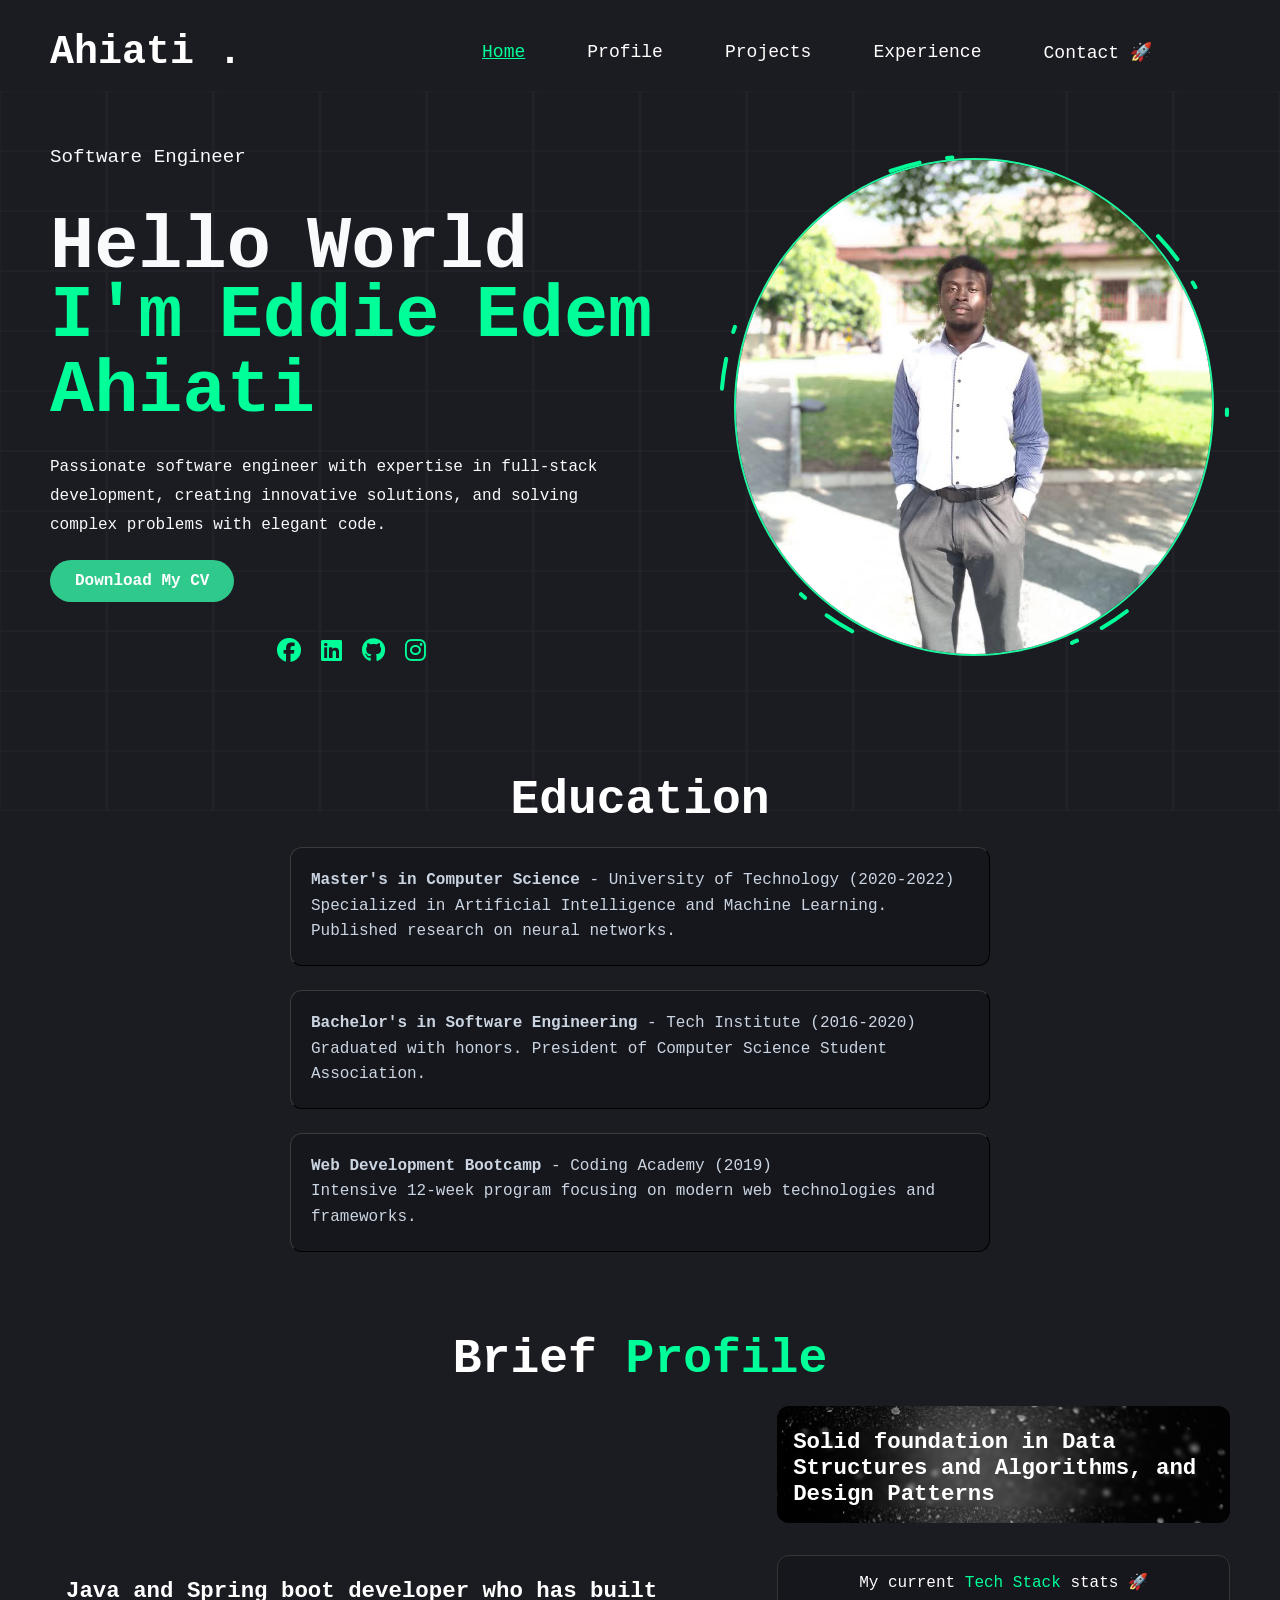
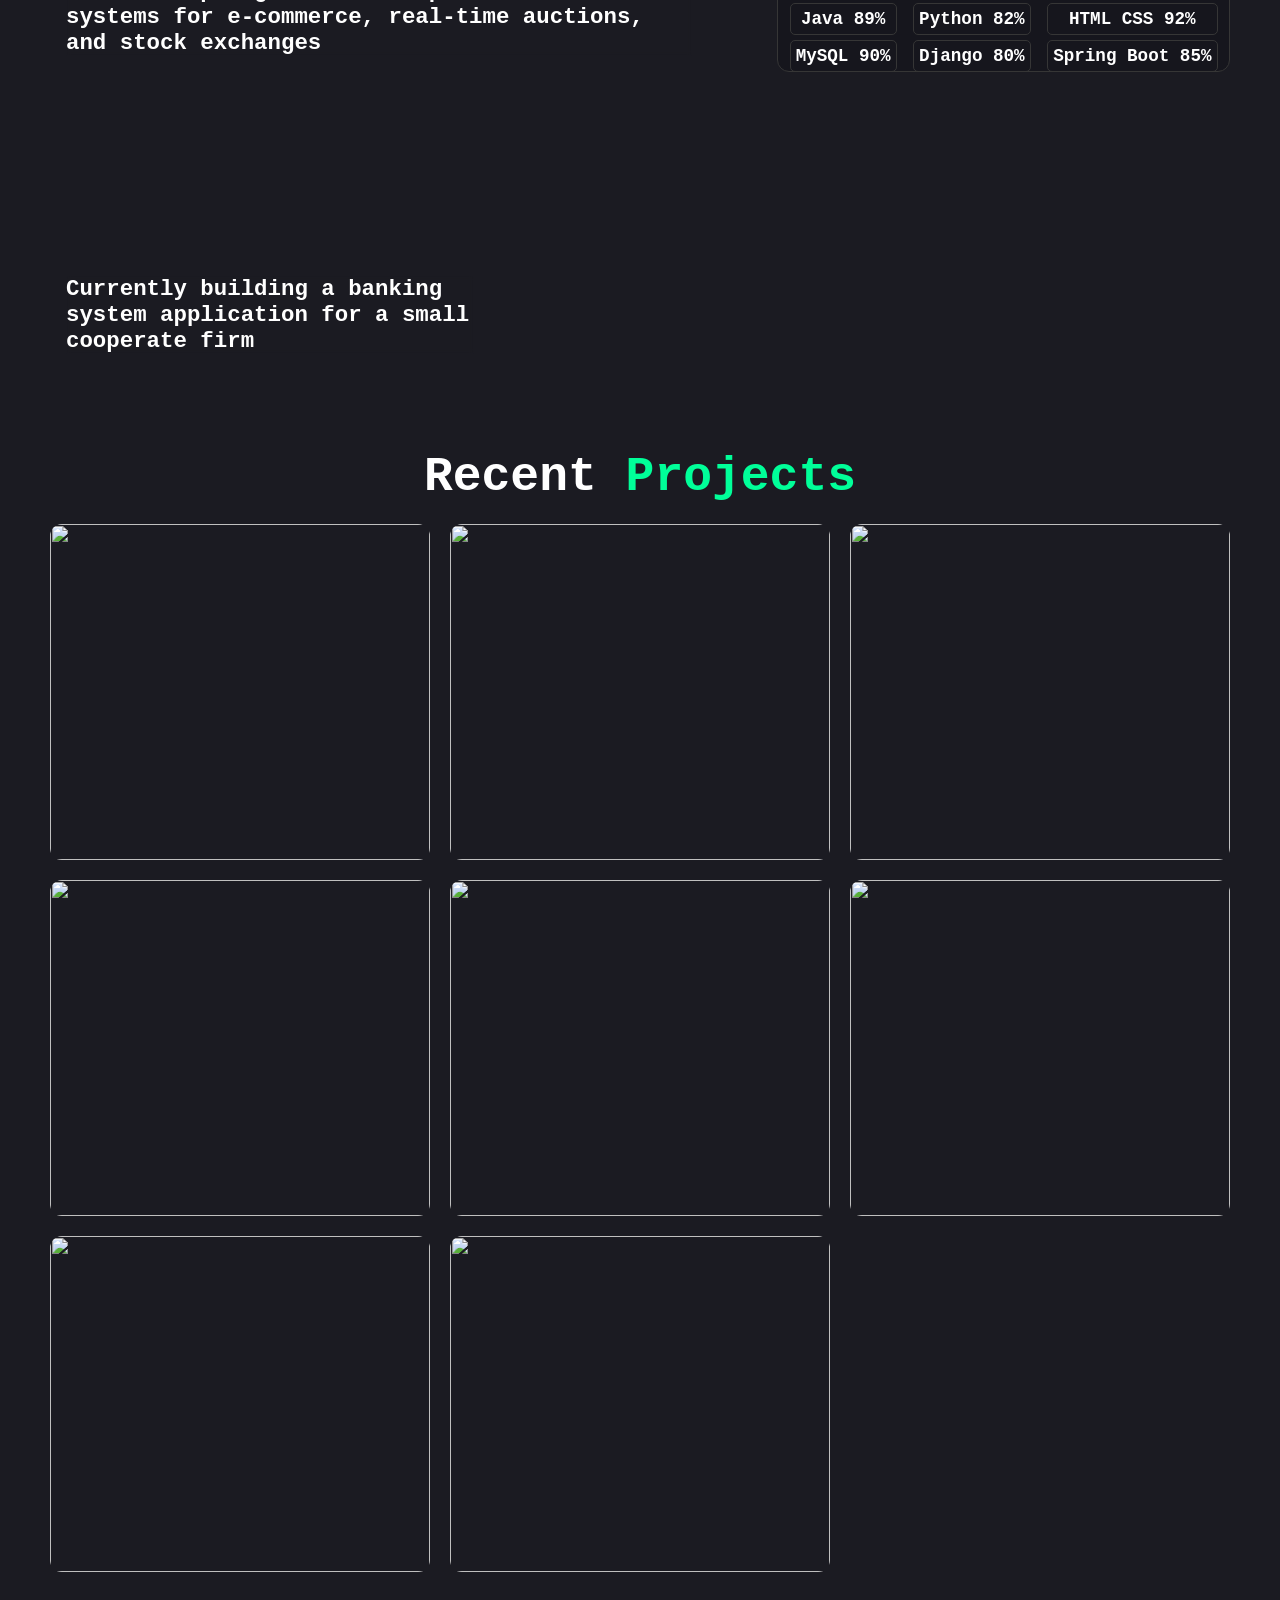
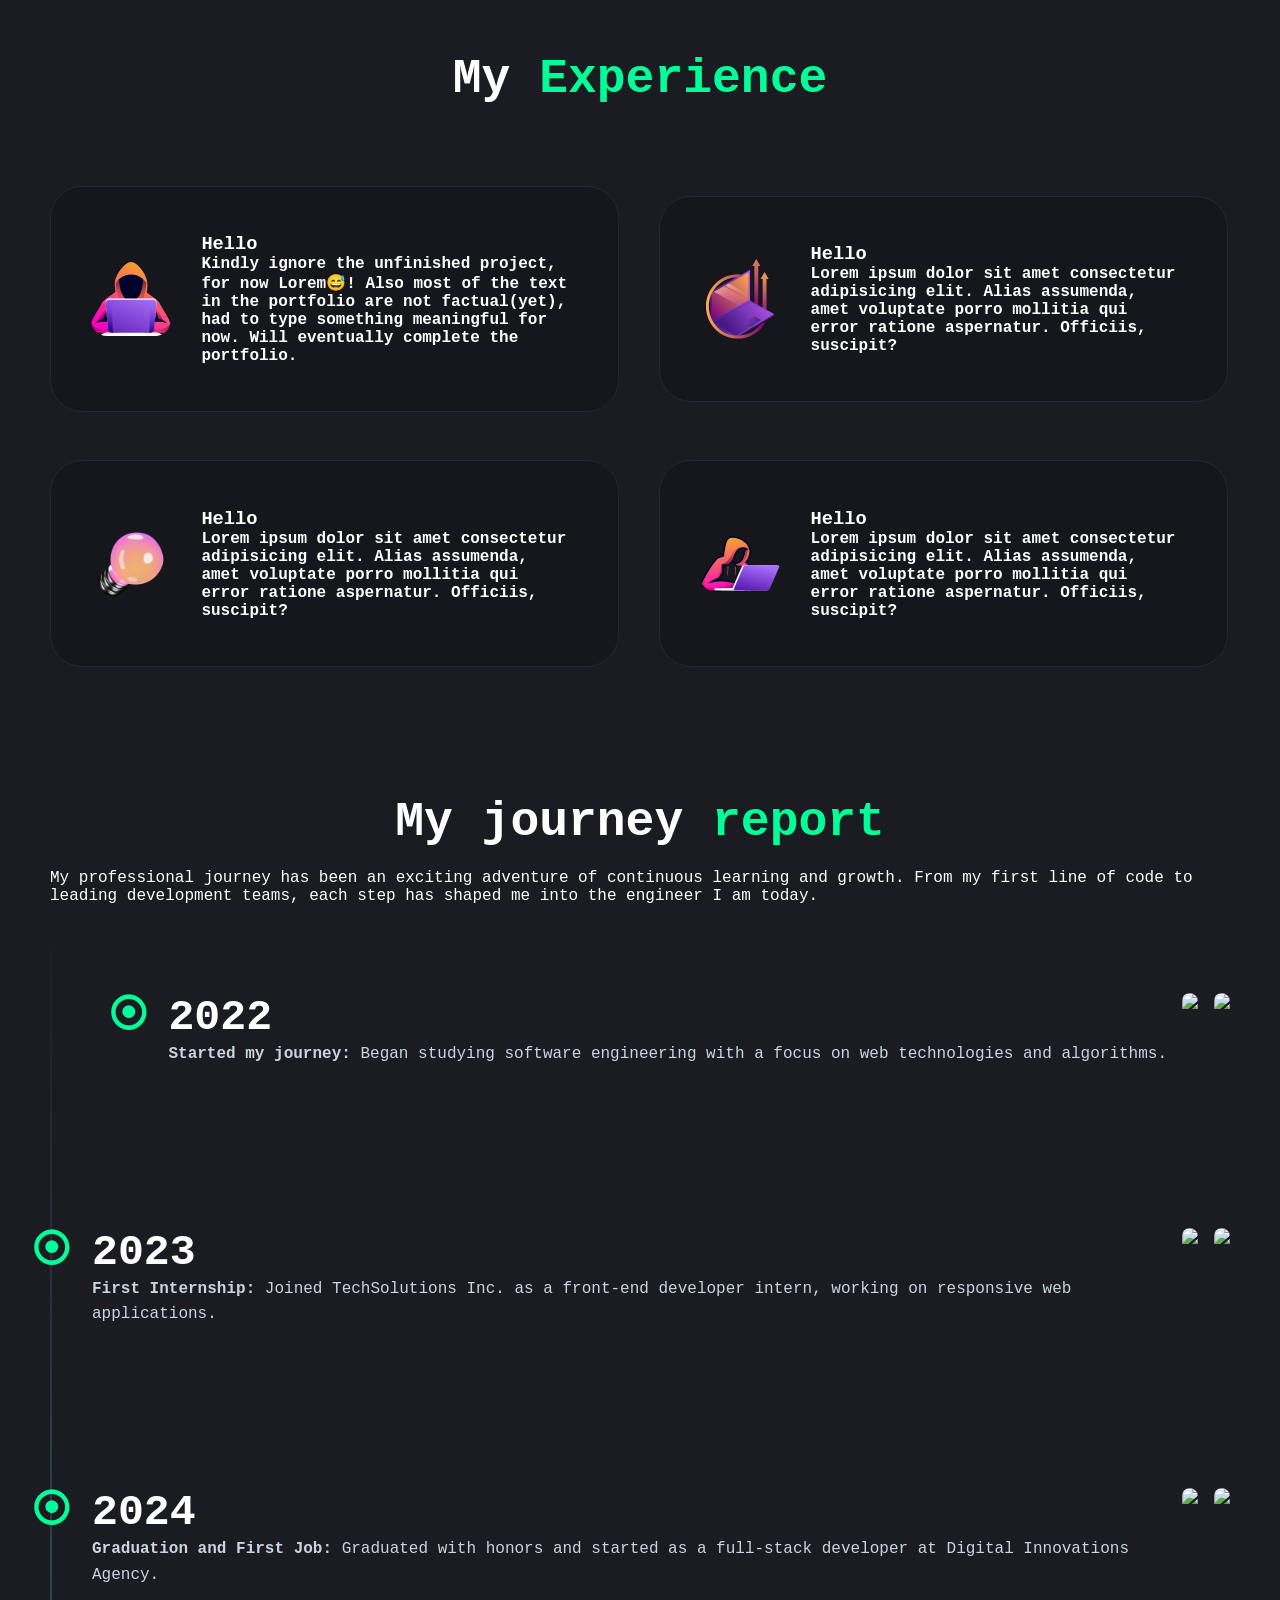
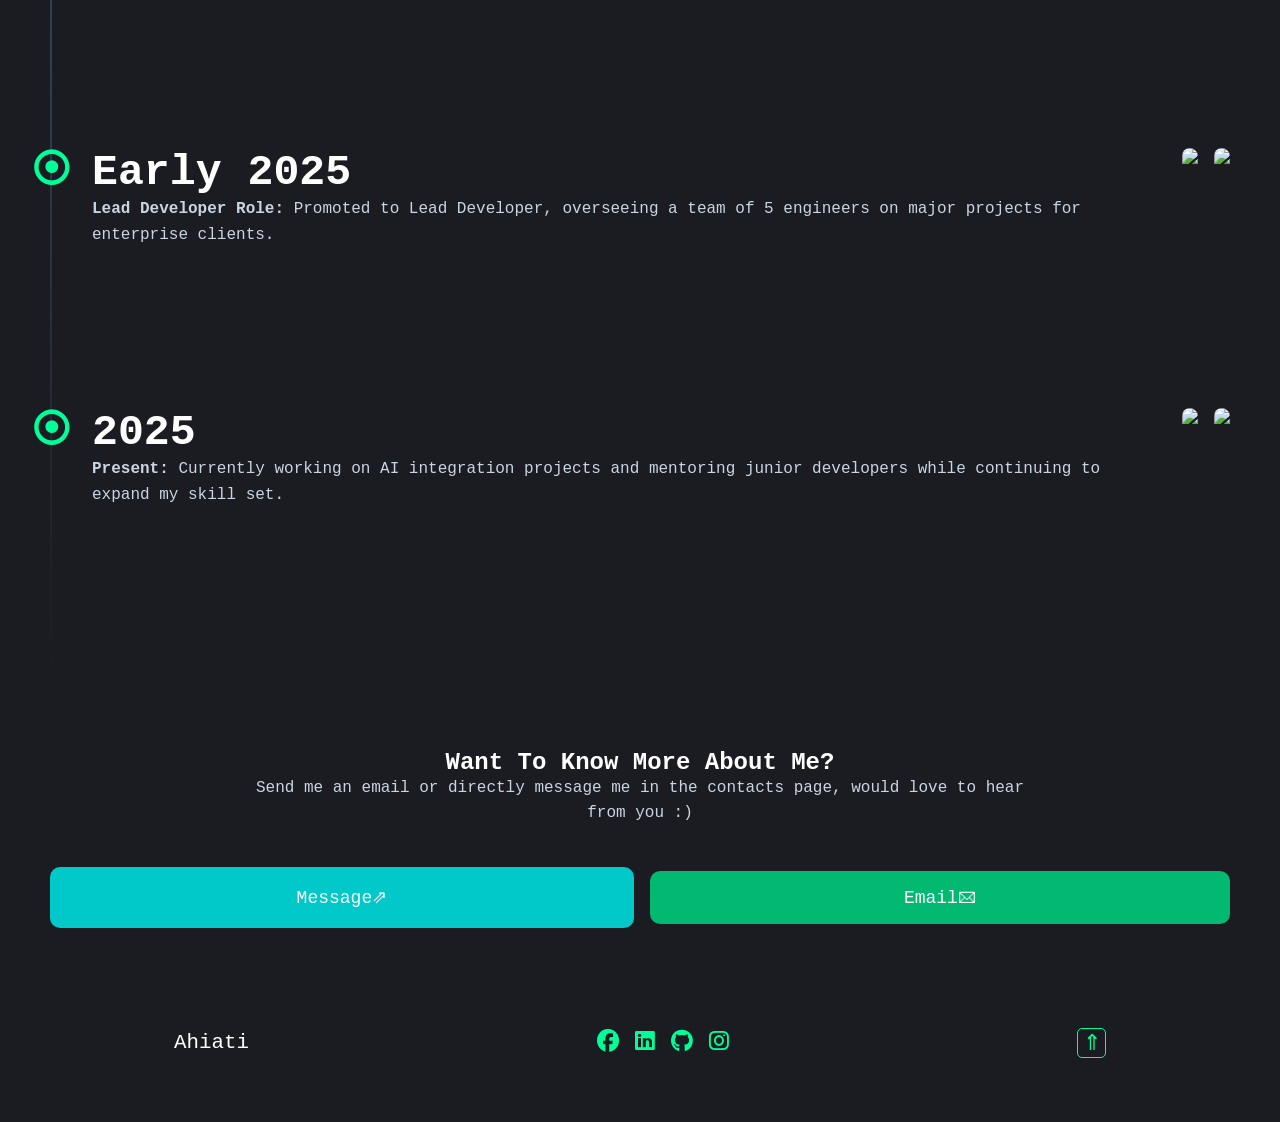
==== index.html @ 40b6903a "initial commit" ====
<!DOCTYPE html>
<html lang="en">
<head>
    <meta charset="UTF-8">
    <meta name="viewport" content="width=device-width, initial-scale=1.0">
    <title>Professional | Edem Ahiati</title>
    <link rel="stylesheet" href="style.css">
    <link rel="icon" href="images/Myfavicon.png">
    <link rel="stylesheet" href="https://cdnjs.cloudflare.com/ajax/libs/animate.css/4.1.1/animate.min.css"/>
    <link rel="stylesheet" href="https://unpkg.com/aos@next/dist/aos.css" />
    <link rel="stylesheet" href="https://cdnjs.cloudflare.com/ajax/libs/font-awesome/6.4.0/css/all.min.css">
</head>
<body>
    <!-- Loading Screen -->
    <div id="loading-screen">
        <div class="loader">
            <div class="loader-inner"></div>
            <div class="loader-inner"></div>
        </div>
        <div class="loader-text">Loading Portfolio...</div>
        <div class="progress-bar">
            <div class="progress" id="progress"></div>
        </div>
    </div>
    
    <!-- Portfolio Content -->
    <div class="side_menu" id="side_menu">
        <button class="cross" id="cross" onclick="terminate()">⛌</button>
        <h1 class="myname">Ahiati.</h1>
        <nav class="nav_items">
            <ul class="navside_lists">
                    <li>
                        <a href="index.html" class="home_nav">Home</a>
                    </li>
                    <li>
                        <a href="#profile">Profile</a>
                    </li>
                    <li>
                        <a href="#projects">Projects</a>
                    </li>
                    <li>
                        <a href="#experience">Experience</a>
                    </li>
                    <li>
                        <a href="contact.html">Contact 🚀</a>
                    </li>
                </ul>
        </nav>
    </div>
    <div class="grid_stretch">
        <img src="images/grid1.png" class="svg_grid1">
    </div>
    <div id="portfolio-content">
        
        <nav class="nav_bar">
            <h1 class="myName" id="home">Ahiati .</h1>
            <div class="navtop">
                <ul class="nav_lists">
                    <li>
                        <a href="index.html" class="home_nav">Home</a>
                    </li>
                    <li>
                        <a href="#profile">Profile</a>
                    </li>
                    <li>
                        <a href="#projects">Projects</a>
                    </li>
                    <li>
                        <a href="#experience">Experience</a>
                    </li>
                    <li>
                        <a href="contact.html">Contact 🚀</a>
                    </li>
                </ul>
            </div>
            <img src="images/menu.svg" class="collapsible" id="tap" onclick="Start()">
        </nav>

        
        <div class="profile">
            <div class="grid_right">
                <svg class="border-animation" viewBox="0 0 506 506" xmlns="http://www.w3.org/2000/svg">
                        <circle cx="253" cy="253" r="250" stroke="#00ff99" stroke-width="4" 
                                stroke-linecap="round" stroke-linejoin="round" 
                                stroke-dasharray="5.32717 225.11547 29.74185 27.5299" 
                                fill="transparent"></circle>
                </svg>
                <img src="images/Profilepic.jpeg" class="profile_picture">
                
            </div>
            
            <div class="grid_left">
                <p class="status">Software Engineer</p>
                <h2 class="nameIntro animate__animated animate__pulse animate__repeat-3">Hello World</h2>
                <span class="nameIntro1">I'm Eddie Edem</span> <span class="nameIntro1">Ahiati</span>
                <p class="intro_text">Passionate software engineer with expertise in full-stack development, creating innovative solutions, and solving complex problems with elegant code.</p>
                <a href="CV.docx" download>Download My CV</a>
                <div class="socials">
                    <a href="https://facebook.com"><i class="fab fa-facebook"></i></a>
                    <a href="https://linkedIn.com"><i class="fab fa-linkedin"></i></a>
                    <a href="https://github.com"><i class="fab fa-github"></i></a>
                    <a href="https://instagram.com"><i class="fab fa-instagram"></i></a>
                </div>
            </div>
            
        </div>
        <h3 class="education_title" data-aos="fade-up">Education</h3>
        <div class="education">
            <div class="education_stage" data-aos="fade-up">
                <p><strong>Master's in Computer Science</strong> - University of Technology (2020-2022)<br>
                Specialized in Artificial Intelligence and Machine Learning. Published research on neural networks.</p>
            </div>
            <div class="education_stage" data-aos="fade-up">
                <p><strong>Bachelor's in Software Engineering</strong> - Tech Institute (2016-2020)<br>
                Graduated with honors. President of Computer Science Student Association.</p>
            </div>
            <div class="education_stage" data-aos="fade-up">
                <p><strong>Web Development Bootcamp</strong> - Coding Academy (2019)<br>
                Intensive 12-week program focusing on modern web technologies and frameworks.</p>
            </div>
            
        </div>
        <h3 class="short_profile"  id="profile">Brief <span class="solo_color">Profile</span></h3>
        <div class="profile_container">
            <div class="container_box box1" data-aos="fade-right">
                <div class="glass">
                    <h2 class="glass_text">Java and Spring boot developer who has built systems for e-commerce, real-time auctions, and stock exchanges</h2>
                </div>
            </div>
            <div class="container_box box2" data-aos="fade-down">
                <div class="glass">
                    <h2 class="glass_text">Solid foundation in Data Structures and Algorithms, and Design Patterns</h2>
                </div>
            </div>
            <div class="container_box box3" data-aos="fade-up">
                <p class="stack_text">My current <span class="solo_color">Tech Stack</span> stats 🚀</p>
                <div class="tech_box">
                    <div>
                        <h2 class="tech_stack">Java 89%</h2>
                        <h2 class="tech_stack">MySQL 90%</h2>
                    </div>
                    <div>
                        <h2 class="tech_stack">Python 82%</h2>
                        <h2 class="tech_stack">Django 80%</h2>
                    </div>
                    <div>
                        <h2 class="tech_stack">HTML CSS 92%</h2>
                        <h2 class="tech_stack">Spring Boot 85%</h2>
                    </div>
                </div>
            </div>
            <div class="container_box box4" data-aos="fade-right">
                <div class="glass">
                    <h2 class="glass_text1">Software architect designer and AI Specialist</h2>
                </div>
            </div>
            <div class="container_box box5 move">
                <div class="glass">
                    <h2 class="glass_text2">Currently building a banking system application for a small cooperate firm</h2>
                </div>
            </div>
            <div class="container_box box6" data-aos="fade-down-right"  data-aos-delay="500">
                <div class="glass">
                    <h2 class="glass_text1 text_up">Two years of experience in front-end, machine learning, and mobile app development with 7 real world appliacations currently</h2>
                </div>
            </div>
        </div>
        <h3 class="projects" id="projects">Recent <span class="solo_color">Projects</span></h3>
        <div class="projects_container">
            <div class="projects_box">
                <img src="https://images.unsplash.com/photo-1547658719-da2b51169166?ixlib=rb-4.0.3&ixid=M3wxMjA3fDB8MHxwaG90by1wYWdlfHx8fGVufDB8fHx8fA%3D%3D&auto=format&fit=crop&w=1000&q=80">
            </div>
            <div class="projects_box">
                <img src="https://images.unsplash.com/photo-1551650975-87deedd944c3?ixlib=rb-4.0.3&ixid=M3wxMjA3fDB8MHxwaG90by1wYWdlfHx8fGVufDB8fHx8fA%3D%3D&auto=format&fit=crop&w=1000&q=80">
            </div>
            <div class="projects_box">
                <img src="https://images.unsplash.com/photo-1550439062-609e1531270e?ixlib=rb-4.0.3&ixid=M3wxMjA3fDB8MHxwaG90by1wYWdlfHx8fGVufDB8fHx8fA%3D%3D&auto=format&fit=crop&w=1000&q=80">
            </div>
            <div class="projects_box">
                <img src="https://images.unsplash.com/photo-1581276879432-15e50529f34b?ixlib=rb-4.0.3&ixid=M3wxMjA3fDB8MHxwaG90by1wYWdlfHx8fGVufDB8fHx8fA%3D%3D&auto=format&fit=crop&w=1000&q=80">
            </div>
            <div class="projects_box">
                <img src="https://images.unsplash.com/photo-1547082299-de196ea013d6?ixlib=rb-4.0.3&ixid=M3wxMjA3fDB8MHxwaG90by1wYWdlfHx8fGVufDB8fHx8fA%3D%3D&auto=format&fit=crop&w=1000&q=80">
            </div>
            <div class="projects_box">
                <img src="https://images.unsplash.com/photo-1517245386807-bb43f82c33c4?ixlib=rb-4.0.3&ixid=M3wxMjA3fDB8MHxwaG90by1wYWdlfHx8fGVufDB8fHx8fA%3D%3D&auto=format&fit=crop&w=1000&q=80">
            </div>
            <div class="projects_box">
                <img src="https://images.unsplash.com/photo-1611162617213-7d7a39e9b1d7?ixlib=rb-4.0.3&ixid=M3wxMjA3fDB8MHxwaG90by1wYWdlfHx8fGVufDB8fHx8fA%3D%3D&auto=format&fit=crop&w=1000&q=80">
            </div>
            <div class="projects_box">
                <img src="https://images.unsplash.com/photo-1611162616305-c69b3fa7fbe0?ixlib=rb-4.0.3&ixid=M3wxMjA3fDB8MHxwaG90by1wYWdlfHx8fGVufDB8fHx8fA%3D%3D&auto=format&fit=crop&w=1000&q=80">
            </div>
        </div>
        <h3 class="experience" id="experience">My <span class="solo_color">Experience</span></h3>
    <div class="main_flex">
        <div class="first_box">
            <div class="inner_flex">
                <img src="images/svgicon1.svg" class="svgicon">
                <div class="inner_textbox">
                    <h3>Hello</h3>
                    <p class="inner_text">Kindly ignore the unfinished project, for now Lorem😅! Also most of the text in the portfolio are not factual(yet), had to type something meaningful for now. Will eventually complete the portfolio.</p>
                </div>
            </div>
            <div class="inner_flex">
                <img src="images/svgicon2.svg" class="svgicon">
                <div class="inner_textbox">
                    <h3>Hello</h3>
                    <p class="inner_text">Lorem ipsum dolor sit amet consectetur adipisicing elit. Alias assumenda, amet voluptate porro mollitia qui error ratione aspernatur. Officiis, suscipit?</p>
                </div>
            </div>
        </div>
        <div class="second_box">
            <div class="inner_flex">
                <img src="images/svgicon3.svg" class="svgicon">
                <div class="inner_textbox">
                    <h3>Hello</h3>
                    <p class="inner_text">Lorem ipsum dolor sit amet consectetur adipisicing elit. Alias assumenda, amet voluptate porro mollitia qui error ratione aspernatur. Officiis, suscipit?</p>
                </div>
            </div>
            <div class="inner_flex">
                <img src="images/svgicon4.svg" class="svgicon">
                <div class="inner_textbox">
                    <h3>Hello</h3>
                    <p class="inner_text">Lorem ipsum dolor sit amet consectetur adipisicing elit. Alias assumenda, amet voluptate porro mollitia qui error ratione aspernatur. Officiis, suscipit?</p>
                </div>
            </div>
        </div>
    </div>
        
        <div id="journey-container">
            <h3 class="report" >My journey <span class="solo_color">report</span></h3>
            <p>My professional journey has been an exciting adventure of continuous learning and growth. From my first line of code to leading development teams, each step has shaped me into the engineer I am today.</p>
            <div class="timeline_container">
                <div class="timeline-line">
                    <div class="timeline-progress" id="timeline-progress"></div>
                </div>
                <div class="journey_container">
                    <div class="journey_box">
                        <div class="journeyImage_flex">
                            <img src="https://images.unsplash.com/photo-1551650975-87deedd944c3?ixlib=rb-4.0.3&ixid=M3wxMjA3fDB8MHxwaG90by1wYWdlfHx8fGVufDB8fHx8fA%3D%3D&auto=format&fit=crop&w=1000&q=80" class="journey_images">
                            <img src="https://images.unsplash.com/photo-1551650975-87deedd944c3?ixlib=rb-4.0.3&ixid=M3wxMjA3fDB8MHxwaG90by1wYWdlfHx8fGVufDB8fHx8fA%3D%3D&auto=format&fit=crop&w=1000&q=80" class="journey_images">
                        </div>
                        <div class="bullet_position">
                            <h2 class="bullet">⦿</h2>
                            <h3 class="date">2022</h3>
                            <p class="journey_text"><strong>Started my journey:</strong> Began studying software engineering with a focus on web technologies and algorithms.</p>
                        </div>
                    </div>
                    <div class="journey_box">
                        <div class="journeyImage_flex">
                            <img src="https://images.unsplash.com/photo-1581092580497-e0d23cbdf1dc?ixlib=rb-4.0.3&ixid=M3wxMjA3fDB8MHxwaG90by1wYWdlfHx8fGVufDB8fHx8fA%3D%3D&auto=format&fit=crop&w=1000&q=80" class="journey_images">
                            <img src="https://images.unsplash.com/photo-1581092580497-e0d23cbdf1dc?ixlib=rb-4.0.3&ixid=M3wxMjA3fDB8MHxwaG90by1wYWdlfHx8fGVufDB8fHx8fA%3D%3D&auto=format&fit=crop&w=1000&q=80" class="journey_images">
                        </div>
                        <div class="bullet_position">
                            <h2 class="bullet">⦿</h2>
                            <h3 class="date">2023</h3>
                            <p class="journey_text"><strong>First Internship:</strong> Joined TechSolutions Inc. as a front-end developer intern, working on responsive web applications.</p>
                        </div>    
                    </div>
                    <div class="journey_box">
                        <div class="journeyImage_flex">
                            <img src="https://images.unsplash.com/photo-1581092921461-eab62e97a780?ixlib=rb-4.0.3&ixid=M3wxMjA3fDB8MHxwaG90by1wYWdlfHx8fGVufDB8fHx8fA%3D%3D&auto=format&fit=crop&w=1000&q=80" class="journey_images">
                            <img src="https://images.unsplash.com/photo-1581092921461-eab62e97a780?ixlib=rb-4.0.3&ixid=M3wxMjA3fDB8MHxwaG90by1wYWdlfHx8fGVufDB8fHx8fA%3D%3D&auto=format&fit=crop&w=1000&q=80" class="journey_images">
                        </div>
                        <div class="bullet_position">
                            <h2 class="bullet">⦿</h2>
                            <h3 class="date">2024</h3>
                            <p class="journey_text"><strong>Graduation and First Job:</strong> Graduated with honors and started as a full-stack developer at Digital Innovations Agency.</p>
                        </div>
                    </div>
                    <div class="journey_box">
                         <div class="journeyImage_flex">
                            <img src="https://images.unsplash.com/photo-1547658719-da2b51169166?ixlib=rb-4.0.3&ixid=M3wxMjA3fDB8MHxwaG90by1wYWdlfHx8fGVufDB8fHx8fA%3D%3D&auto=format&fit=crop&w=1000&q=80" class="journey_images">
                            <img src="https://images.unsplash.com/photo-1547658719-da2b51169166?ixlib=rb-4.0.3&ixid=M3wxMjA3fDB8MHxwaG90by1wYWdlfHx8fGVufDB8fHx8fA%3D%3D&auto=format&fit=crop&w=1000&q=80" class="journey_images">
                        </div>
                        <div class="bullet_position">
                            <h2 class="bullet">⦿</h2>
                            <h3 class="date">Early 2025</h3>
                            <p class="journey_text"><strong>Lead Developer Role:</strong> Promoted to Lead Developer, overseeing a team of 5 engineers on major projects for enterprise clients.</p>
                        </div>
                    </div>
                    <div class="journey_box">
                        <div class="journeyImage_flex">
                            <img src="https://images.unsplash.com/photo-1611162617213-7d7a39e9b1d7?ixlib=rb-4.0.3&ixid=M3wxMjA3fDB8MHxwaG90by1wYWdlfHx8fGVufDB8fHx8fA%3D%3D&auto=format&fit=crop&w=1000&q=80" class="journey_images">
                            <img src="https://images.unsplash.com/photo-1611162617213-7d7a39e9b1d7?ixlib=rb-4.0.3&ixid=M3wxMjA3fDB8MHxwaG90by1wYWdlfHx8fGVufDB8fHx8fA%3D%3D&auto=format&fit=crop&w=1000&q=80" class="journey_images">
                        </div>
                        <div class="bullet_position">
                            <h2 class="bullet">⦿</h2>
                            <h3 class="date">2025</h3>
                            <p class="journey_text"><strong>Present:</strong> Currently working on AI integration projects and mentoring junior developers while continuing to expand my skill set.</p>
                        </div>
                    </div>
                </div>
            </div>
        </div>
 
        <h3 class="know_me known_text">Want To Know More About Me?</h3>
        <P class="know_me">Send me an email or directly message me in the contacts page, would love to hear from you :)</P>
        <div class="details">
            <a href="contact.html" class="message">
                <div>Message⇗</div>
            </a>
            <a href="mailto:itsddieahiati@gmail.com" class="personal_life">
                <div>Email🖂</div>
            </a>
        </div>
    </div>

    <footer>
        <div class="footer_items">
            <p>Ahiati</p>
            <div class="socials_footer">
                <a href="https://facebook.com"><i class="fab fa-facebook"></i></a>
                <a href="https://linkedIn.com"><i class="fab fa-linkedin"></i></a>
                <a href="https://github.com"><i class="fab fa-github"></i></a>
                <a href="https://instagram.com"><i class="fab fa-instagram"></i></a>
                
            </div>
            <a href="#" class="move_up">⇑</a>
        </div>
    </footer>
    <script src="main.js"></script>
    <script src="https://unpkg.com/aos@next/dist/aos.js"></script>
    <script>
        AOS.init();
    </script>
</body>
</html>
---- style.css ----
* {
    margin: 0;
    box-sizing: border-box;
    font-family: "JetBrains Mono", monospace, -apple-system, BlinkMacSystemFont, 'Segoe UI', Roboto, Oxygen, Ubuntu, Cantarell, 'Open Sans', 'Helvetica Neue', sans-serif;
}

html{
    scroll-behavior: smooth;
}
.animate__animated.animate__pulse {
  --animate-duration: 1.5s;
  --animate-delay: 4s
}
body {
    background-color: #1b1b22;
    color: #ffffff;
    min-height: 100vh;
    overflow-x: hidden;
}

.grid_stretch{
    position: relative;

}

.svg_grid1{
    position: absolute;
    z-index: -1;
    height: 80vh;
    opacity: 0.1;
    width: 100vw;
    margin-top: 5.7rem;
}

/* Loading Screen */
#loading-screen {
    position: fixed;
    top: 0;
    left: 0;
    width: 100%;
    height: 100%;
    background: linear-gradient(135deg, #0f172a 0%, #1e293b 100%);
    display: flex;
    flex-direction: column;
    justify-content: center;
    align-items: center;
    z-index: 1000;
    transition: opacity 0.5s ease-out;
}

.nameIntro, .nameIntro1{
    line-height: 2.5rem;
    font-size: 2.6rem;
    word-spacing: -8px;
    font-weight: 800;
}

.loader {
    width: 80px;
    height: 80px;
    position: relative;
}

.loader-inner {
    position: absolute;
    border: 4px solid transparent;
    border-top: 4px solid rgba(0, 255, 153);
    border-radius: 50%;
    width: 100%;
    height: 100%;
    animation: spin 1.5s linear infinite;
}

.loader-inner:nth-child(2) {
    border: 4px solid transparent;
    border-bottom: 4px solid rgb(136, 241, 199);
    animation: spin-reverse 1s linear infinite;
}

.loader-text {
    margin-top: 20px;
    font-size: 1.5rem;
    color: rgba(0, 255, 153);
    text-align: center;
}

.progress-bar {
    width: 200px;
    height: 4px;
    background: #334155;
    border-radius: 2px;
    margin-top: 20px;
    overflow: hidden;
}

.progress {
    height: 100%;
    width: 0%;
    background: linear-gradient(90deg, rgb(58, 245, 170), rgba(0, 255, 153));
    border-radius: 2px;
    transition: width 3s linear;
}

/* Portfolio Content */
#portfolio-content {
    opacity: 1;
    padding: 20px;
    max-width: 1220px;
    margin: 0 auto;
    transition: filter 0.3s ease;
}
/* #portfolio-content:not(.svg_grid1) {
    opacity: -1;

    max-width: 100%;
    margin: 0;
    transition: filter 0.3s ease;
} */

.body_change{
    opacity: 1;
    padding: 20px;
    max-width: 1220px;
    margin: 0 auto;
    overflow-x: hidden;
    transition: filter 0.3s ease;
}
 .side_menu {
    position: fixed;
    top: 0;
    right: 0;
    width: 45vw;
    height: 100%;
    background-color: #29292e;
    z-index: 1000;
    display: flex;
    flex-direction: column;
    padding-top: 4rem;
    align-items: center;
    line-height: 4rem;
    transform: translateX(100%);
    transition: transform 0.4s ease-in-out;
}
.cross{
    position: absolute;
    top: 35px;
    right: 25px;
    width: 35px;
    height: 35px;
    border: 0;
    border-radius: 5px;
    font-size: 25px;
    cursor: pointer;
    background-color: rgba(0, 255, 153);
}

.home_nav{
    color: rgba(0, 255, 153);
    font-size: large;
}
.nav_lists a:not(.home_nav){
    color: #ffffff;
    text-decoration: none;
}
.navside_lists a:not(.home_nav){
    color: #ffffff;
    text-decoration: none;
}
.navside_lists a:not(.home_nav):hover{
    color: rgba(0, 255, 153);
}

.nav_lists a:not(.home_nav):hover{
    color: rgba(0, 255, 153);
}

.reverse{
    background: transparent;
    border: 1px solid rgba(0, 255, 153);
    padding: .5rem;
    display: flex;
    justify-content: center;
    align-items: center;
    width: 2.5rem;
    height: 2.5rem;
    cursor: pointer;
    border-radius: 6px;
    animation-name: reverseArrow;
    animation-duration: 0.5s;
    animation-delay: 2.2s;
}

@keyframes reverseArrow{
    from{
        transform: rotate(90deg);
    }
    to{
        transform: rotate(0);
    }
}

.reverse_arrow{
    font-weight: 600;
    font-size: 1.5rem;
}

.navside_lists{
    list-style: none;
    display: flex;
    flex-direction: column;
    justify-content: flex-start;
    /* align-items: center; */
    margin: 0;
    padding: 0;
    width: 100%;
    font-size: large;
}

.nav_lists{
    list-style: none;
    display: flex;
    justify-content: space-evenly;
    align-items: center;
    padding: 1rem;
    width: 100%;
    font-size: large;
}

.side_menu.active {
    transform: translateX(0);
}

.nav_bar {
    display: flex;
    justify-content: space-between;
    padding-bottom: 15px;
    padding-top: 5px;
    margin-bottom: 1rem;
    align-items: center;
}

.myName {
    font-size: 2.5rem;
    color: #ffffff;
}

.nameIntro1{
    color: rgba(0, 255, 153);
    margin-bottom: 1.5rem;
    
}

.collapsible {
    width: 30px;
    height: 30px;
    cursor: pointer;
    border-radius: 5px;
    border: 1px solid rgb(2, 248, 150);
    background-color:  rgba(0, 255, 153);
    
}

.profile {
    display: flex;
    flex-direction: column;
    justify-content: center;
    align-items: center;
    margin-bottom: 6rem;
    text-align: center;
}

.profile img {
    width: 250px;
    border-radius: 50%;
    object-fit: cover;

    filter: grayscale(15%);
    border: 2px solid rgba(0, 255, 153);
}

.border-animation{
    position: absolute;
    top: 0;
    left: 0;
    width: 100%;
    height: 100%;
    animation: rotate 15s linear infinite;
    z-index: 1;
}

.grid_right{
    position: relative;
    padding: 1rem;
}

.intro_text{
    line-height: 1.8rem;
    margin-top: 2rem;
}

@keyframes rotate {
    from{
        transform: rotate(0);
    }
    to{
        transform: rotate(360deg);
    }
}
.status {
    color: #f8fafc;
    font-size: 1.2rem;
    margin-bottom: 10px;
    position: absolute;
    top: -3rem;
}

.nameIntro {
    padding-top: 1.5rem;
    margin-bottom: 10px;
    color: #f8fafc;

}

.profile p {
    color: #f8fafc;
    margin-bottom: 20px;
    max-width: 600px;
}

.profile a[download] {
    display: inline-block;
    padding: 12px 25px;
    background-color: rgb(47, 201, 139);
    color: white;
    text-decoration: none;
    border-radius: 30px;
    font-weight: 800;
    margin-bottom: 25px;
    animation-name: upDown;
    animation-duration: 4s;
    animation-iteration-count: infinite;
    animation-timing-function: ease-in-out;
    transition:  .6s ease;
}

@keyframes upDown{
    50%{
        transform: translateY(-6px);
    }
   
}

.profile a[download]:hover {
    background: rgba(0, 255, 153);
}

.socials {
    display: flex;
    justify-content: center;
    gap: 20px;
    margin-top: 0.7rem;
    width: auto;
}

.socials_footer{
    display: flex;
    gap: 1rem;
    flex-shrink: 1;
}
.footer_items p{
    font-size: 1.3rem;
}

.socials_footer a{
    color: rgba(0, 255, 153);
    text-decoration: none;
    font-size: 1.4rem;
    transition: color 0.3s ease;
}
.move_up{
    color: rgba(0, 255, 153);
    text-decoration: none;
    font-size: 1.4rem;
    border: 1px solid;
    width: 1.8rem;
    border-radius: 5px;
    text-align: center;
}

.socials a {
    color: rgba(0, 255, 153);
    text-decoration: none;
    font-size: 1.5rem;
    transition: color 0.3s ease;
}

.socials a:hover {
    color: #f8fafc;
}

.education_title, .short_profile, .projects, .experience, .report {
    text-align: center;
    font-size: 3rem;
    font-weight: 800;
    margin: 40px 0 20px;
    color: #ffffff;
    opacity: 1;
}

.education {
    display: flex;
    flex-direction: column;
    gap: 1.5rem;
    align-items: center;
    margin-bottom: 5rem;
}

.education_stage {
    border: 1px outset #3b3b3b;
    background-color: rgb(22, 22, 29);
    padding: 20px;
    color: #fcfcfc;
    border-radius: 12px;
    width: 100%;
    max-width: 700px;
}

.education_stage p {
    color: #cbd5e1;
    line-height: 1.6;
}

.profile_container {
    display: grid;
    grid-template-columns: repeat(auto-fit, minmax(300px, 1fr));
    gap: 1rem;
    margin-bottom: 5rem;
}

.container_box {
    border-radius: 12px;
    overflow: hidden;
    height: 200px;
}

.container_box img {
    width: 100%;
    height: 100%;
    object-fit: cover;
}

.projects_container {
    display: grid;
    grid-template-columns: repeat(auto-fit, minmax(300px, 1fr));
    gap: 20px;
    margin-bottom: 5rem;
}

form{
    display: flex;
    flex-direction: column;
    gap: 1rem;
    justify-content: center;
    padding: 1rem;
    margin-bottom: 5rem;
}


#userDetails, #userDetails2, #usermsg{
    width: 100%;
    background-color: rgba(192, 187, 187, 0.068);
    color: rgba(255, 255, 255, 0.685);
    border: 1px solid rgb(54, 54, 54);
    border-radius: 5px;
    margin-bottom: 7px;
    margin-top: 5px;
    outline: 0;
    transition: border-color 0.2s;
}

#userDetails:focus,
#userDetails2:focus,
#usermsg:focus{
    border-color: rgb(97, 95, 95);
}

#userDetails, #userDetails2{
    padding: .6rem;
}
#usermsg{
    font-size: 16px;
    padding: .6rem;
    resize: none;
    
}

.send_message{
    background-color: rgb(4, 134, 82);
    border: 0;
    border-radius: 5px;
    padding: .5rem;
    font-size: 1rem;
    color: #fff;
    cursor: pointer;
    transition: background-color 0.2s;
}
.send_message:hover{
    background-color: rgb(6, 160, 98);
}

#contact_me{
    padding: 1rem;
    text-align: left;
}

.projects_box {
    border-radius: 12px;
    overflow: hidden;
    height: 21rem;
    transition: transform 0.5s ease-in-out;
    cursor: pointer;
}
.map-container {
  width: 100%;
  height: 100%;
  margin-top: 20px;
  filter: grayscale(0) invert(1);
  display: flex;
  justify-content: center;
  margin-bottom: 1.5rem;
  animation-name: colorChange;
  animation-duration: 5s;
  animation-iteration-count: infinite;
  animation-timing-function: ease-in;
}

@keyframes colorChange{
    0%{
        filter: grayscale(0) invert(1);
    }
    25%{
        filter: grayscale(1) invert(1);
    } 
    50%{
        filter: grayscale(100%) invert(1);
    }
} 

iframe{
    border-radius: 2rem;
    padding: 1rem;
}

.projects_box img {
    width: 100%;
    height: 100%;
    object-fit: cover;
}

.experience_container {
    display: grid;
    grid-template-columns: repeat(auto-fit, minmax(450px, 1fr));
    gap: 35px;
    grid-auto-rows: 16rem;
    margin-top: 5rem;
    margin-bottom: 8.5rem;
}


.details{
    display: flex;
    justify-content: center;
    align-items: center;
    gap: 1rem;
    width: 100%;
}

.message, .personal_life{
    text-align: center;
    padding: 1rem;
    width: 100%;
    font-size: large;
    font-weight:500;
    text-decoration: none;
    color: #fff;

}

.personal_life{
    background-color: rgb(1, 185, 112);
    border-radius: 10px;
    border: none;
}

.message{
    background-color: #01c9c9;
    padding: 1.22rem;
    border-radius: 10px;
    border: none;
}

.experience_box img {
    width: 100%;
    height: 100%;
    object-fit: cover;
    border-radius: 12px;
}

.footer_items{
    display: flex;
    justify-content: space-around;
    align-items: center;
    flex-wrap: nowrap;
    width: 100%;
    flex-shrink: 1;
    margin-top: 5rem;
    margin-bottom: 3rem;
}

.message a{
    text-decoration: none;
    color: white;
}

.know_me{
    text-align: center;
}

.known_text{
    font-size: 1.5rem;
}

.report {
    margin-top: 60px;
}

#portfolio-content > p {
    text-align: center;
    color: #cbd5e1;
    max-width: 800px;
    margin: 0 auto 40px;
    line-height: 1.6;

}

.timeline_container {
    display: flex;
    margin: 40px 0 80px;
    position: relative;
}

.timeline-line {
    position: relative;
    width: 2px;
    min-height: 600px;
    background: linear-gradient(180deg, #68728109, #334155, #737a8302);
    border-radius: 4px;
    overflow: hidden;
    margin-right: 40px;
    flex-shrink: 0;
}

.projects_box:hover{
    transform: perspective(100rem) rotateX(45deg) scale(0.9);
    
}

.timeline-progress {
    position: absolute;
    top: 0;
    left: 0;
    width: 100%;
    height: 0%;
    background: linear-gradient(180deg, rgba(0, 73, 44, 0) 0%, rgb(6, 241, 147)97%, rgba(231, 231, 231, 0) 100%, rgba(231, 231, 231, 0));
    border-radius: 4px;
    transition: height 0.2s ease-out;
}

.tech_box{
    display: flex;
    height: 80%;
    flex-wrap: nowrap;
    justify-content: space-evenly;
    align-items: center;
}

.tech_stack{
    font-size: 1.1rem;
    color: #ffffff;
    font-weight: bold;
    opacity: 1;
    text-align: center;
    padding: 5px;
    transition: transform 0.2s ease;
    border: 1px solid rgb(54, 54, 54);
    border-radius: 5px;
    margin: 5px;
}

.stack_text{
    font-size: 1rem;
    text-align: center;
    margin-top: 1rem;
}

.solo_color{
    color: rgba(0, 255, 153);
}

.first_box, .second_box{
    display: flex;
    justify-content: center;
    align-items: center;
    width: 83%;
    gap: 2.5rem;
}

.inner_flex{
    padding: 2.5rem;
    display: flex;
    justify-content: center;
    align-items: center;
    width: 100%;
    z-index: -1;
    gap:1.5rem;
    background: rgb(22, 22, 29);
    border-radius: 2rem;
    border: 1px solid rgb(30 41 59);
    animation-name: borderChange;
    animation-duration: 5s;
    animation-iteration-count: infinite;
    animation-timing-function: ease-in;
}

@keyframes borderChange{
  
    50%{
        border-top:  0.5px solid rgb(0, 118, 122);
        border-right: 0.5px solid rgb(1, 185, 112);
        border-bottom: 0.5px solid  #018181d5;
        border-left: 0.5px solid palevioletred;
    }
  

}


@media screen and (min-width:1024px){
    .inner_textbox{
        width: 100%;
        flex-grow: 1;
    }
    .first_box, .second_box{
        width: 100%;
    }
    
}
.inner_textbox{
    padding: .4rem;
    color: white;
    font-weight: 600;
}

.svgicon{
    width: 5rem;
    border-radius: 1rem;

}
.main_flex{
    display: flex;
    flex-direction: column;
    justify-content: center;
    align-items: center;
    gap: 3rem;
    margin-bottom: 8rem;
    margin-top: 5rem;
    width: 100%;
    overflow: hidden;
    padding-right: .1rem;
}
@media screen and (max-width:960px){
    .first_box, .second_box{
        flex-direction: column;
        width: 100%;
    }
    .inner_flex{
        flex-direction: column;
        gap: 0;
        padding: 1rem;
    }
    .inner_textbox h3{
        display: inline;
    }
    .inner_textbox{
        padding: 1rem;
        padding-top: 0;
        padding-bottom: 0;        
    }
    .svgicon{
        align-self: flex-start;
        margin-bottom: .6rem;    
    }
}

.glass_text{
    color: #ffffff;
    font-weight: bold;
    opacity: 1;
    text-align: left;
    font-size: 1.1rem;
    backdrop-filter: blur(2px);
    position: absolute;
    bottom: 1rem;
    left: 1rem;
    transition: transform 0.2s ease;
}
.glass_text2{
    color: #ffffff;
    font-weight: bold;
    opacity: 1;
    text-align: left;
    font-size: 1.1rem;
    backdrop-filter: blur(2px);
    position: absolute;
    bottom: 1rem;
    left: 1rem;
    transition: transform 0.2s ease;
}
.glass_text1{
    color: #ffffff;
    font-weight: bold;
    opacity: 1;
    text-align: left;
    font-size: 1.1rem;
    position: absolute;
    bottom: 1.5rem;
    left: 1rem;
    transition: transform 0.2s ease;
}

.glass{
    height: 100%;
    position: relative;
}

.navtop{
    display: flex;
    justify-content: space-evenly;
    width: 70%;
}

.box1{
    background: url("images/rain1.jpg");
    background-size: cover;

   
}

.container_box:hover h2{
    transform: translateX(4px);
}

.box2{
    background: url("images/rain.jpg");
    background-size: cover;

}

.box3{
    background:rgb(22, 22, 29);
    border: 1px solid rgb(54, 54, 54);
}

.box4{
    background: linear-gradient(30deg, rgb(9, 212, 131), rgba(238, 130, 238, 0), rgb(168, 163, 168));
    
}

.box5{
    background: url("images/green3.png");
    background-attachment: fixed;
    background-size: cover;
    background-position: center;

}

.text_up{
    padding-bottom: 1.7rem;
}

.box6{
    background: url("images/rain2.png");
    border: 1px solid rgb(54, 54, 54);
}

.journey_container {
    margin-top: 3rem;
}

.bullet_position{
    position: relative;
}

.journey_box {
    margin-bottom: 10rem;
    display: flex;
    flex-direction:row-reverse;


    gap: 15px;
}
@media screen and (max-width:768px){
    .journey_box{
        flex-direction: column-reverse;
    }
    /* .journey_images{
        align-items: ;
    } */
}

.journeyImage_flex{
    display: flex;
    gap: 1rem;
    justify-content: center;
}

.journey_images {
    width: 47%;
    border-radius: 12px;
    object-fit: cover;
}

.journey_text {
    color: #cbd5e1;
    line-height: 1.6;
}

.date{
    font-size: 2.7rem;
}

.bullet{
    position: absolute;
    left: -3.8rem;
    top: 0;
    color: rgba(0, 255, 153);
    font-weight: 800;
    font-size: 2.5rem;
}

/* Animations */
@keyframes spin {
    0% { transform: rotate(0deg); }
    100% { transform: rotate(360deg); }
}

@keyframes spin-reverse {
    0% { transform: rotate(0deg); }
    100% { transform: rotate(-360deg); }
}

/* Responsive Design */
@media (max-width: 768px) {
    .timeline_container {
        
        justify-content: space-between;
    }
    
    .navtop{
        display: none;
    }
    
    .profile_container,
    .projects_container,
    .experience_container {
        grid-template-columns: 1fr;
    }
    
   
    
}

@media screen and (width:768px){
    .navtop{
        display: block;
    }
}

@media screen and (min-width:768px){
    .collapsible{
        display: none;
    }
    .reverse{
        display: none;
    }
}

@media screen and (min-width:1024px){
    .profile{
        display: flex;
        flex-direction: row-reverse;
        justify-content: space-between;
        align-items: center;
        margin-top: 3rem;

    }
    .grid_right{
        align-self: center;
    }

    .grid_left{
        align-self: center;
        text-align: left;
        height: 27rem;
        position: relative;
    }
    .profile img{
        width: 30rem;
    }
    .nameIntro, .nameIntro1{
        font-size: 4.3rem;
        font-weight:800;
        line-height: 3.5rem;
        display: block;
    }

    .nameIntro1{
        margin-bottom: 1rem;
    }
    .intro_text{
        line-height: 1.8rem;
    }
    .profile_container{
        display: grid;
        grid-template-rows: repeat(4, 1fr);
        grid-template-columns: repeat(5, 1fr);
        grid-template-areas:    "one one one rightt rightt"
                                "one one one right1 right1"
                                "five five right2 right2 right2"
                                "seven seven right2 right2 right2";
        justify-content: center;
        width: auto;
        gap: 2rem;
    }
    
    

    .box1{
        grid-area: one;
        height: auto;
    }
    .box6{
        grid-area: right2;
        height: auto;
    }
    .box2{
        grid-area: rightt;
        height: auto;
    }
    .box3{
        grid-area: right1;
        height: auto;
    }
    .box4{
        grid-area: five;
        height: auto;
    }
    .box5{
        grid-area: seven;
        height: auto;
    }
    .glass_text, .glass_text1, .glass_text2{
        font-size: 1.4rem;
        max-width: 90%;
    }
    .text_up{
    padding-bottom: 5rem;
}
}
@media screen and (min-width:1060px){
    .nameIntro, .nameIntro1{
        font-size: 4.6rem;
        font-weight:800;
        line-height: 3.7rem;
        display: block;
    }
}
@media screen and (min-width: 890px){
    .experience_container{
        display: grid;
        grid-template-rows: repeat(2, 14rem);
        grid-template-columns: repeat(4, 18rem);
        grid-template-areas:    "exp1 exp1 exp2 exp2"
                                "exp3 exp3 exp4 exp4";
        justify-content: center;
        gap: 2rem;
        /* overflow: hidden; */
        width: 100%;
    }

    .exp1{
        grid-area: exp1;
    }
    .exp2{
        grid-area: exp2;
    }
    .exp3{
        grid-area: exp3;
    }
    .exp4{
        grid-area: exp4;
    }
}
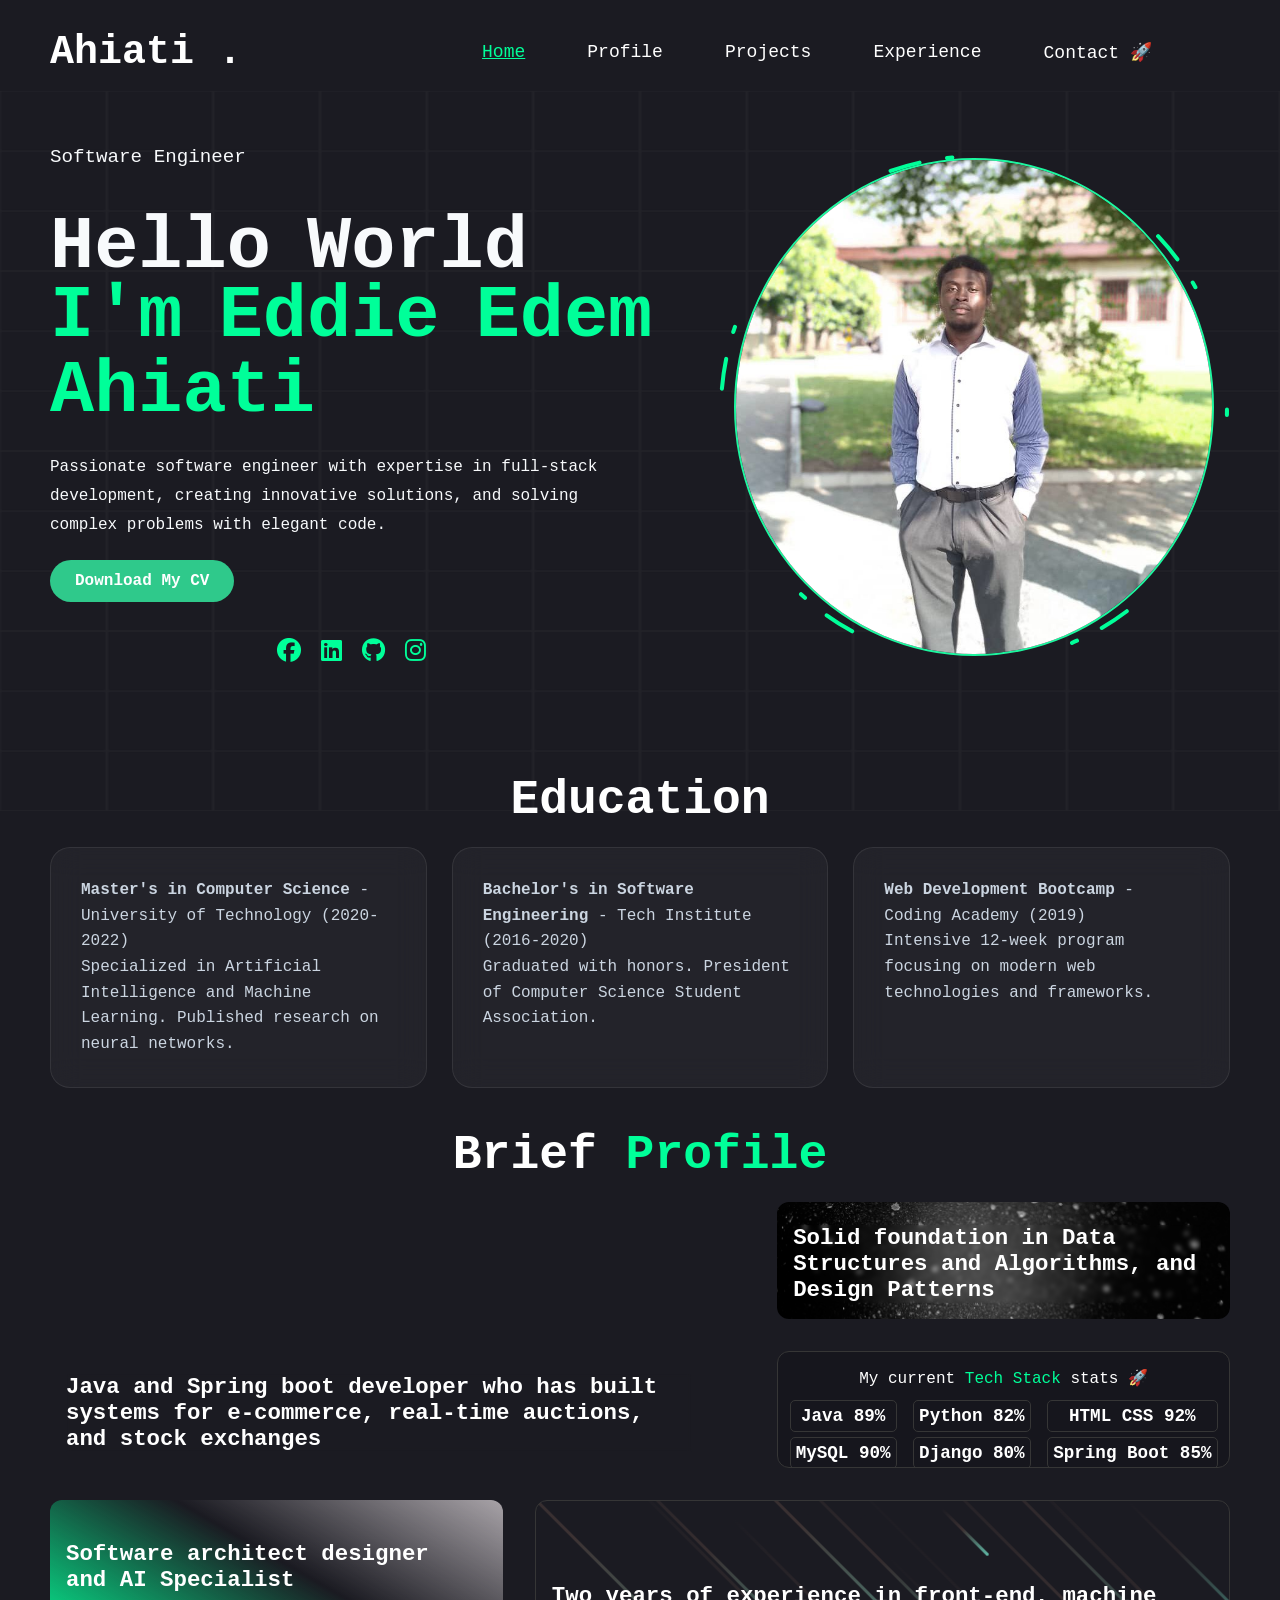
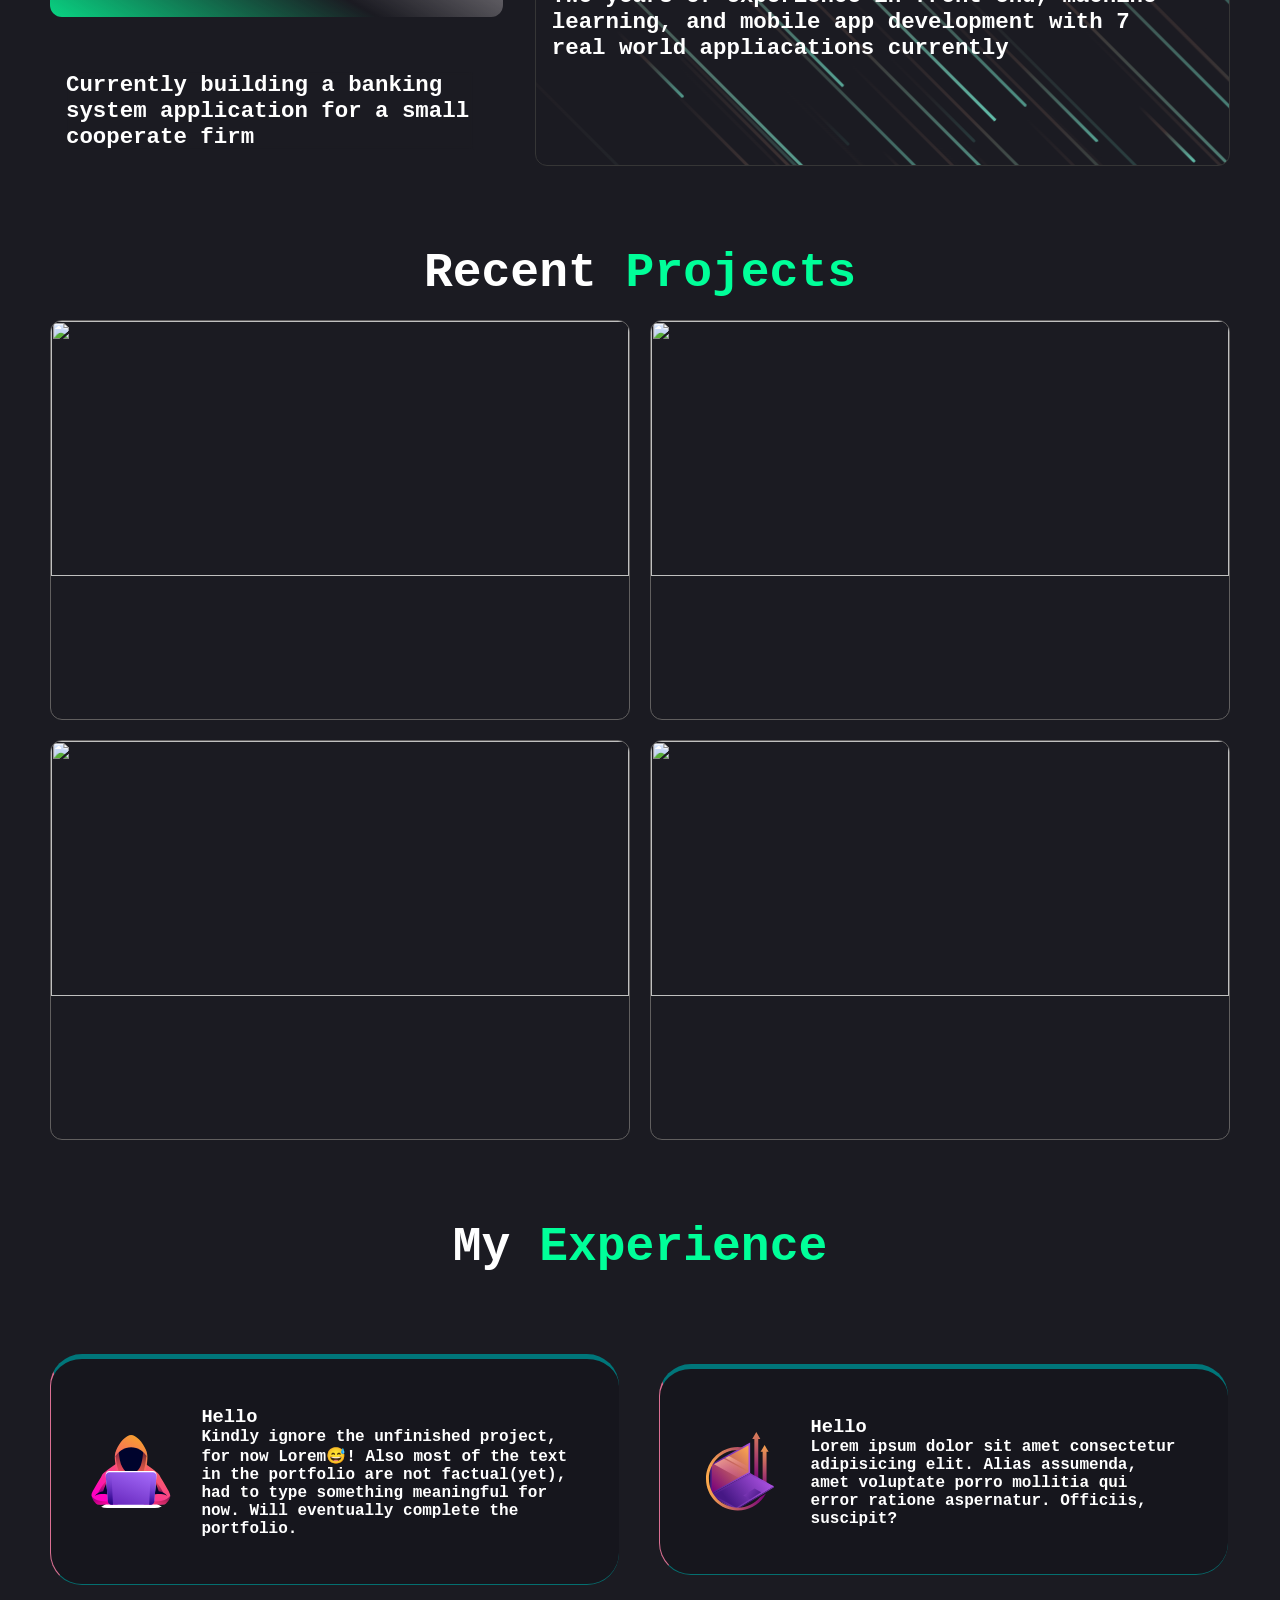
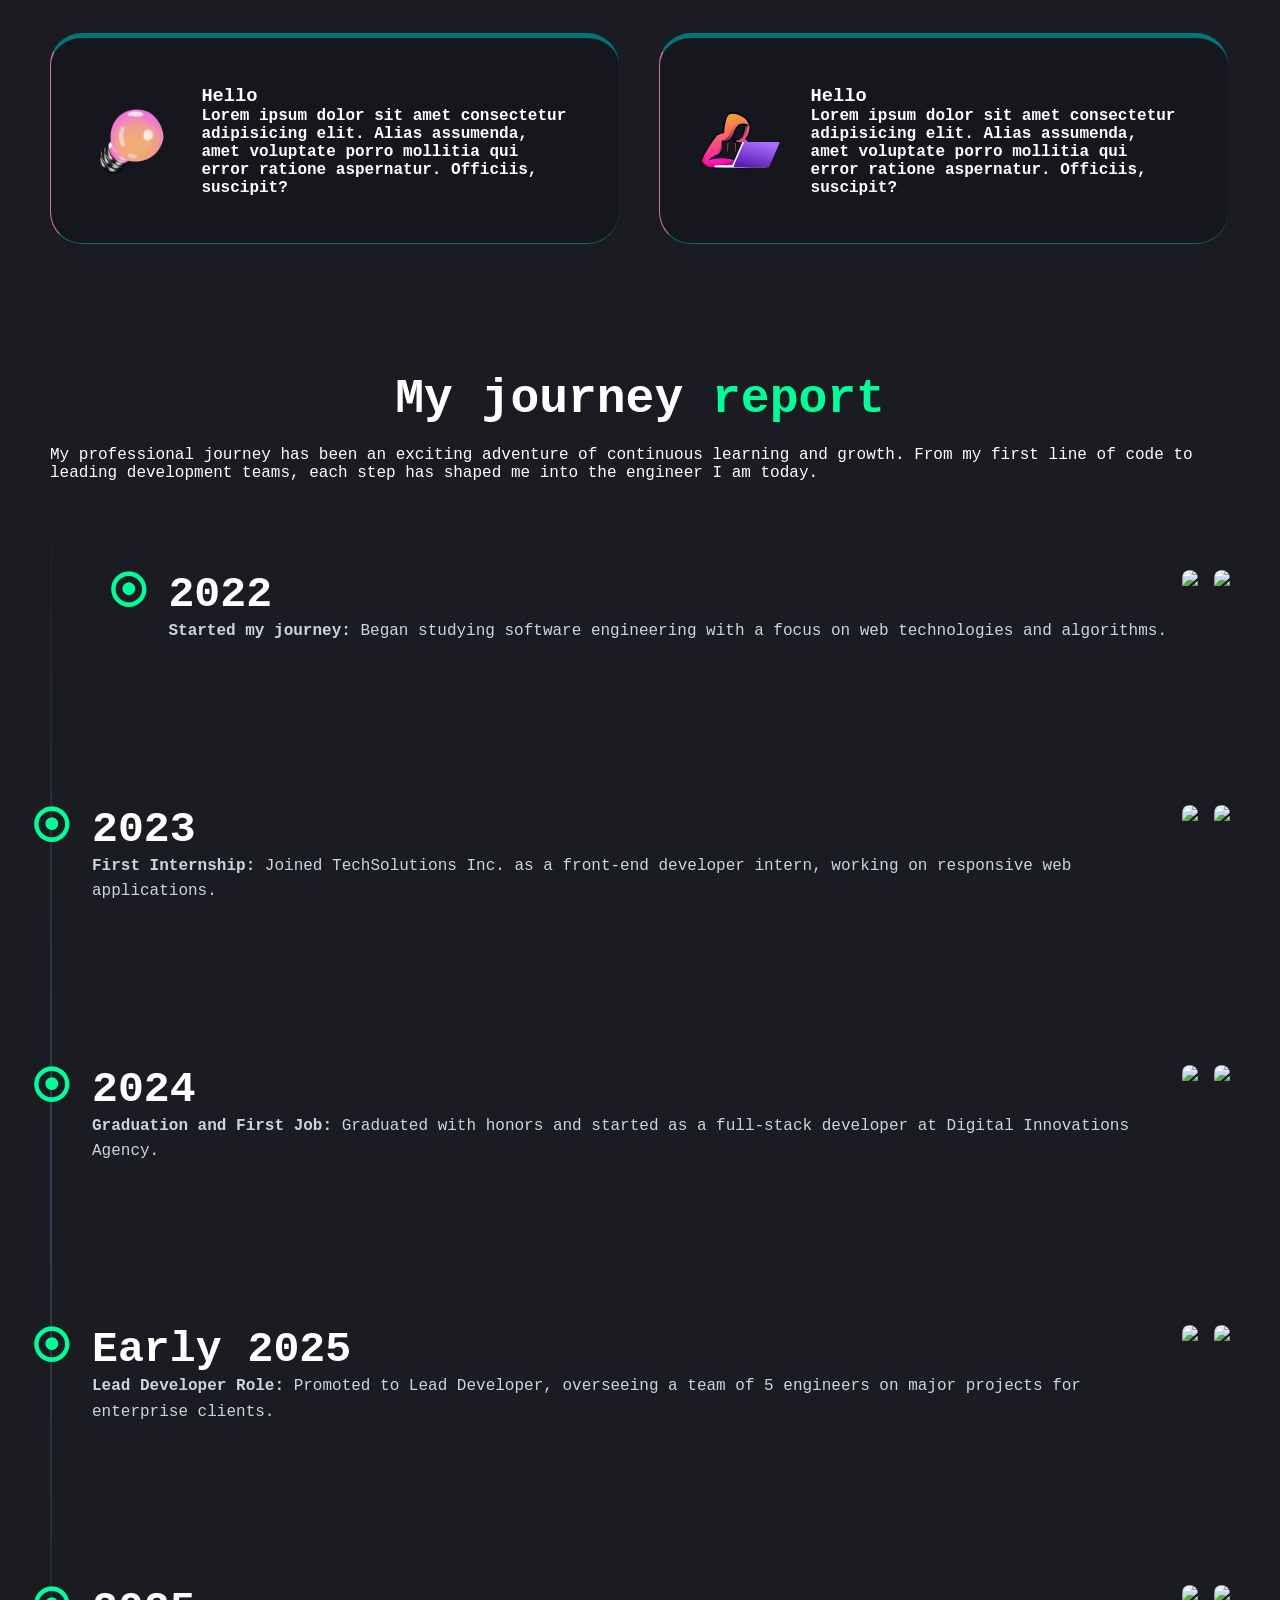
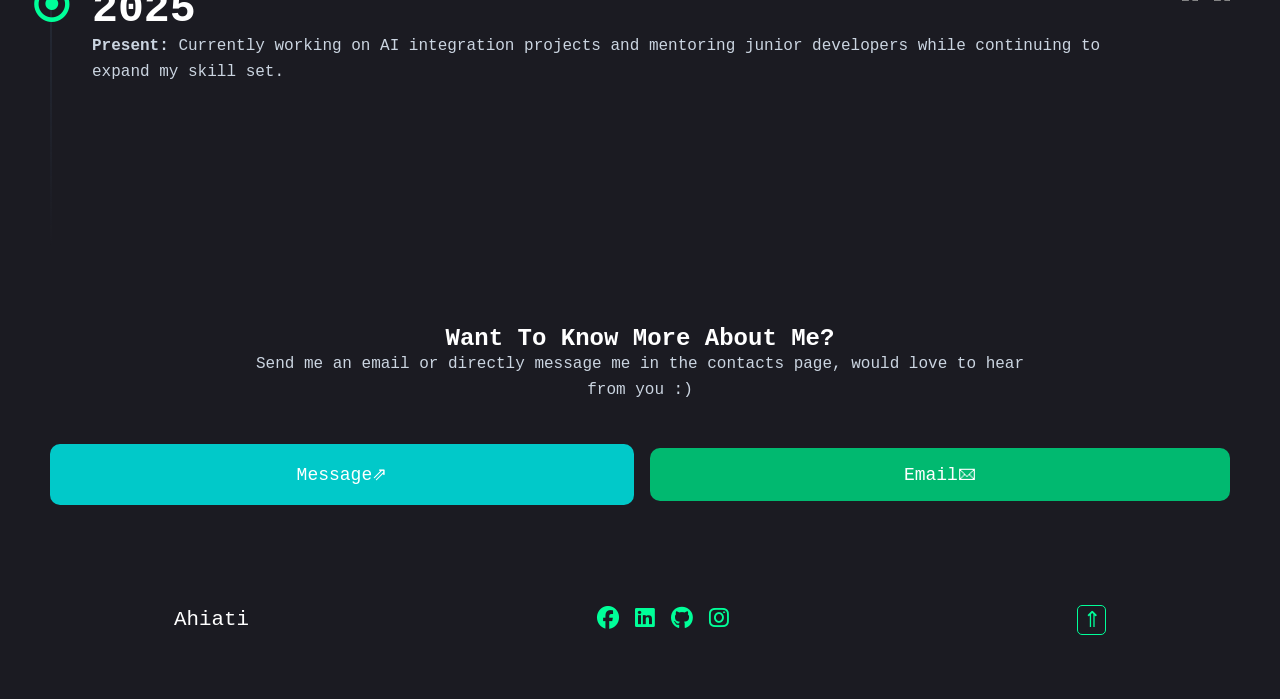
==== commit 87fbf45d: "Update ui" ====
--- a/index.html
+++ b/index.html
@@ -167,42 +167,46 @@
         </div>
         <h3 class="projects" id="projects">Recent <span class="solo_color">Projects</span></h3>
         <div class="projects_container">
-            <div class="projects_box">
-                <img src="https://images.unsplash.com/photo-1547658719-da2b51169166?ixlib=rb-4.0.3&ixid=M3wxMjA3fDB8MHxwaG90by1wYWdlfHx8fGVufDB8fHx8fA%3D%3D&auto=format&fit=crop&w=1000&q=80">
-            </div>
-            <div class="projects_box">
-                <img src="https://images.unsplash.com/photo-1551650975-87deedd944c3?ixlib=rb-4.0.3&ixid=M3wxMjA3fDB8MHxwaG90by1wYWdlfHx8fGVufDB8fHx8fA%3D%3D&auto=format&fit=crop&w=1000&q=80">
-            </div>
-            <div class="projects_box">
-                <img src="https://images.unsplash.com/photo-1550439062-609e1531270e?ixlib=rb-4.0.3&ixid=M3wxMjA3fDB8MHxwaG90by1wYWdlfHx8fGVufDB8fHx8fA%3D%3D&auto=format&fit=crop&w=1000&q=80">
-            </div>
-            <div class="projects_box">
-                <img src="https://images.unsplash.com/photo-1581276879432-15e50529f34b?ixlib=rb-4.0.3&ixid=M3wxMjA3fDB8MHxwaG90by1wYWdlfHx8fGVufDB8fHx8fA%3D%3D&auto=format&fit=crop&w=1000&q=80">
-            </div>
-            <div class="projects_box">
-                <img src="https://images.unsplash.com/photo-1547082299-de196ea013d6?ixlib=rb-4.0.3&ixid=M3wxMjA3fDB8MHxwaG90by1wYWdlfHx8fGVufDB8fHx8fA%3D%3D&auto=format&fit=crop&w=1000&q=80">
-            </div>
-            <div class="projects_box">
-                <img src="https://images.unsplash.com/photo-1517245386807-bb43f82c33c4?ixlib=rb-4.0.3&ixid=M3wxMjA3fDB8MHxwaG90by1wYWdlfHx8fGVufDB8fHx8fA%3D%3D&auto=format&fit=crop&w=1000&q=80">
-            </div>
-            <div class="projects_box">
-                <img src="https://images.unsplash.com/photo-1611162617213-7d7a39e9b1d7?ixlib=rb-4.0.3&ixid=M3wxMjA3fDB8MHxwaG90by1wYWdlfHx8fGVufDB8fHx8fA%3D%3D&auto=format&fit=crop&w=1000&q=80">
-            </div>
-            <div class="projects_box">
-                <img src="https://images.unsplash.com/photo-1611162616305-c69b3fa7fbe0?ixlib=rb-4.0.3&ixid=M3wxMjA3fDB8MHxwaG90by1wYWdlfHx8fGVufDB8fHx8fA%3D%3D&auto=format&fit=crop&w=1000&q=80">
+            <div class="projects_box" onclick="window.open('https://github.com', '_blank')">
+                <img src="https://images.unsplash.com/photo-1547658719-da2b51169166">
+                <div class="project_overlay">
+                    <h4>Project Name</h4>
+                    <p>Brief description</p>
+                </div>
+            </div>
+            <div class="projects_box" onclick="window.open('https://github.com', '_blank')">
+                <img src="https://images.unsplash.com/photo-1547658719-da2b51169166">
+                <div class="project_overlay">
+                    <h4>Project Name</h4>
+                    <p>Brief description</p>
+                </div>
+            </div>
+            <div class="projects_box" onclick="window.open('https://github.com', '_blank')">
+                <img src="https://images.unsplash.com/photo-1547658719-da2b51169166">
+                <div class="project_overlay">
+                    <h4>Project Name</h4>
+                    <p>Brief description</p>
+                </div>
+            </div>
+            <div class="projects_box" onclick="window.open('https://github.com', '_blank')">
+                <img src="https://images.unsplash.com/photo-1547658719-da2b51169166">
+                <div class="project_overlay">
+                    <h4>Project Name</h4>
+                    <p>Brief description</p>
+                </div>
             </div>
         </div>
         <h3 class="experience" id="experience">My <span class="solo_color">Experience</span></h3>
     <div class="main_flex">
         <div class="first_box">
-            <div class="inner_flex">
+            <div class="inner_flex glow-card">
                 <img src="images/svgicon1.svg" class="svgicon">
                 <div class="inner_textbox">
                     <h3>Hello</h3>
                     <p class="inner_text">Kindly ignore the unfinished project, for now Lorem😅! Also most of the text in the portfolio are not factual(yet), had to type something meaningful for now. Will eventually complete the portfolio.</p>
                 </div>
             </div>
-            <div class="inner_flex">
+            <div class="inner_flex glow-card">
                 <img src="images/svgicon2.svg" class="svgicon">
                 <div class="inner_textbox">
                     <h3>Hello</h3>
@@ -211,14 +215,14 @@
             </div>
         </div>
         <div class="second_box">
-            <div class="inner_flex">
+            <div class="inner_flex glow-card">
                 <img src="images/svgicon3.svg" class="svgicon">
                 <div class="inner_textbox">
                     <h3>Hello</h3>
                     <p class="inner_text">Lorem ipsum dolor sit amet consectetur adipisicing elit. Alias assumenda, amet voluptate porro mollitia qui error ratione aspernatur. Officiis, suscipit?</p>
                 </div>
             </div>
-            <div class="inner_flex">
+            <div class="inner_flex glow-card">
                 <img src="images/svgicon4.svg" class="svgicon">
                 <div class="inner_textbox">
                     <h3>Hello</h3>
--- a/style.css
+++ b/style.css
@@ -22,7 +22,7 @@
     position: relative;
 
 }
-
+/* Made the grid come before portfolio content */
 .svg_grid1{
     position: absolute;
     z-index: -1;
@@ -407,15 +407,68 @@
     opacity: 1;
 }
 
-.education {
+/* .education {
     display: flex;
     flex-direction: column;
     gap: 1.5rem;
     align-items: center;
     margin-bottom: 5rem;
+} */
+
+.education {
+    display: grid;
+    grid-template-columns: repeat(auto-fit,minmax(280px,1fr));
+    gap: 25px;
 }
 
 .education_stage {
+    position: relative;
+    overflow: hidden;
+
+    background: rgba(255,255,255,0.04);
+    border: 1px solid rgba(255,255,255,0.08);
+    border-radius: 20px;
+
+    backdrop-filter: blur(15px);
+
+    transition:
+        transform .4s ease,
+        border-color .4s ease,
+        box-shadow .4s ease;
+
+    padding: 30px;
+}
+
+.education_stage::before {
+    content: "";
+
+    position: absolute;
+    inset: 0;
+
+    background:
+        radial-gradient(
+            500px circle at var(--x) var(--y),
+            rgba(0,255,153,.18),
+            transparent 40%
+        );
+
+    opacity: 0;
+    transition: opacity .3s ease;
+}
+
+.education_stage:hover {
+    transform: translateY(-10px);
+    border-color: #00ff99;
+
+    box-shadow:
+        0 0 30px rgba(0,255,153,.2);
+}
+
+.education_stage:hover::before {
+    opacity: 1;
+}
+
+/* .education_stage {
     border: 1px outset #3b3b3b;
     background-color: rgb(22, 22, 29);
     padding: 20px;
@@ -423,7 +476,7 @@
     border-radius: 12px;
     width: 100%;
     max-width: 700px;
-}
+} */
 
 .education_stage p {
     color: #cbd5e1;
@@ -451,7 +504,7 @@
 
 .projects_container {
     display: grid;
-    grid-template-columns: repeat(auto-fit, minmax(300px, 1fr));
+    grid-template-columns: repeat(auto-fit, minmax(450px, 1fr));
     gap: 20px;
     margin-bottom: 5rem;
 }
@@ -513,13 +566,38 @@
     text-align: left;
 }
 
+
 .projects_box {
+    position: relative;
+    height: 25rem;
+    border: 1px solid rgb(97, 95, 95);
+    cursor: pointer;
+    transition: transform 0.5s ease, box-shadow 0.3s ease;
     border-radius: 12px;
     overflow: hidden;
-    height: 21rem;
-    transition: transform 0.5s ease-in-out;
-    cursor: pointer;
-}
+}
+
+.projects_box:hover {
+    transform: perspective(800px) rotateX(5deg) rotateY(5deg) scale(1.02);
+    box-shadow: 0 20px 40px rgba(0,0,0,0.3);
+}
+
+.project_overlay {
+    position: absolute;
+    bottom: 0;
+    left: 0;
+    right: 0;
+    background: linear-gradient(transparent, rgba(0,0,0,0.8));
+    padding: 20px;
+    color: white;
+    transform: translateY(100%);
+    transition: transform 0.3s ease;
+}
+
+.projects_box:hover .project_overlay {
+    transform: translateY(0);
+}
+
 .map-container {
   width: 100%;
   height: 100%;
@@ -553,7 +631,7 @@
 
 .projects_box img {
     width: 100%;
-    height: 100%;
+    height: 80%;
     object-fit: cover;
 }
 
@@ -658,11 +736,6 @@
     overflow: hidden;
     margin-right: 40px;
     flex-shrink: 0;
-}
-
-.projects_box:hover{
-    transform: perspective(100rem) rotateX(45deg) scale(0.9);
-    
 }
 
 .timeline-progress {
@@ -725,25 +798,11 @@
     gap:1.5rem;
     background: rgb(22, 22, 29);
     border-radius: 2rem;
-    border: 1px solid rgb(30 41 59);
-    animation-name: borderChange;
-    animation-duration: 5s;
-    animation-iteration-count: infinite;
-    animation-timing-function: ease-in;
-}
-
-@keyframes borderChange{
-  
-    50%{
-        border-top:  0.5px solid rgb(0, 118, 122);
-        border-right: 0.5px solid rgb(1, 185, 112);
-        border-bottom: 0.5px solid  #018181d5;
-        border-left: 0.5px solid palevioletred;
-    }
-  
-
-}
-
+    border-top:  5.1px solid rgb(0, 118, 122);
+    border-bottom: 0.1px solid  #018181d5;
+    border-left: 0.1px solid palevioletred;
+    
+}
 
 @media screen and (min-width:1024px){
     .inner_textbox{
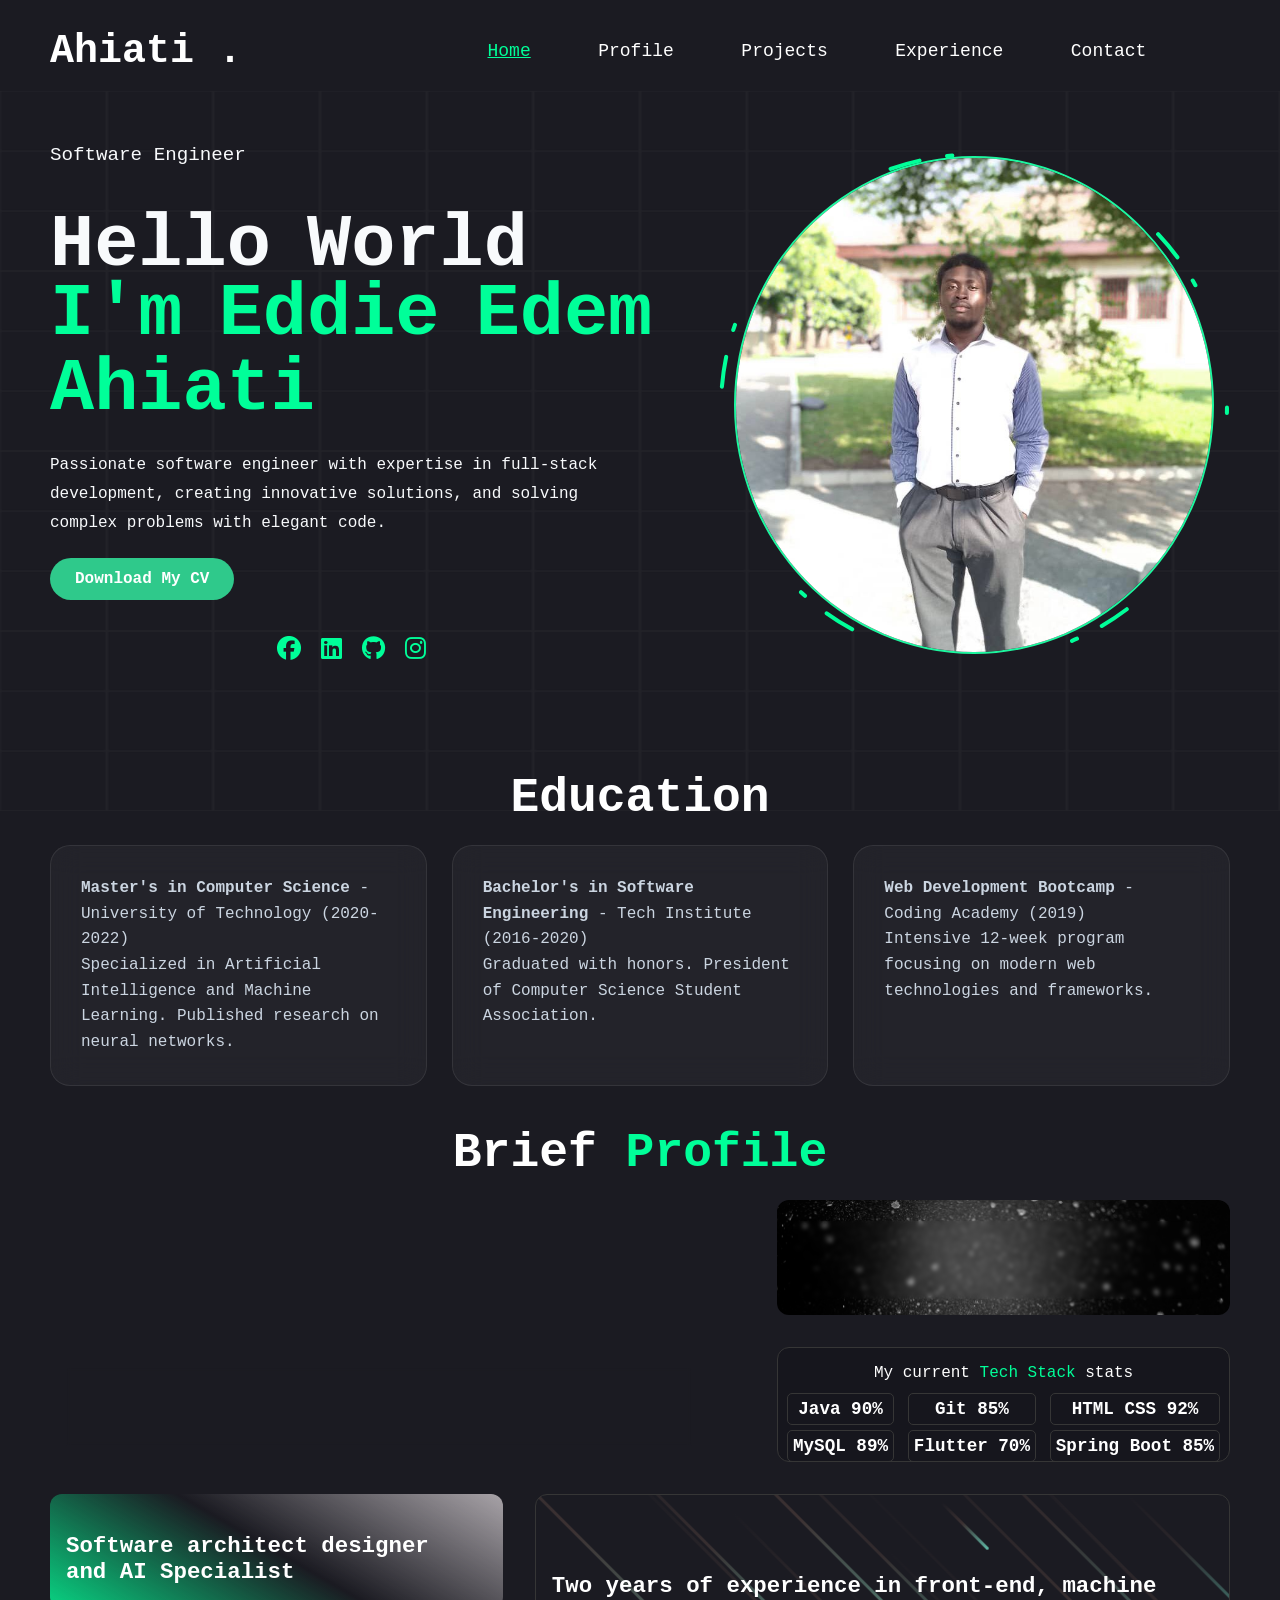
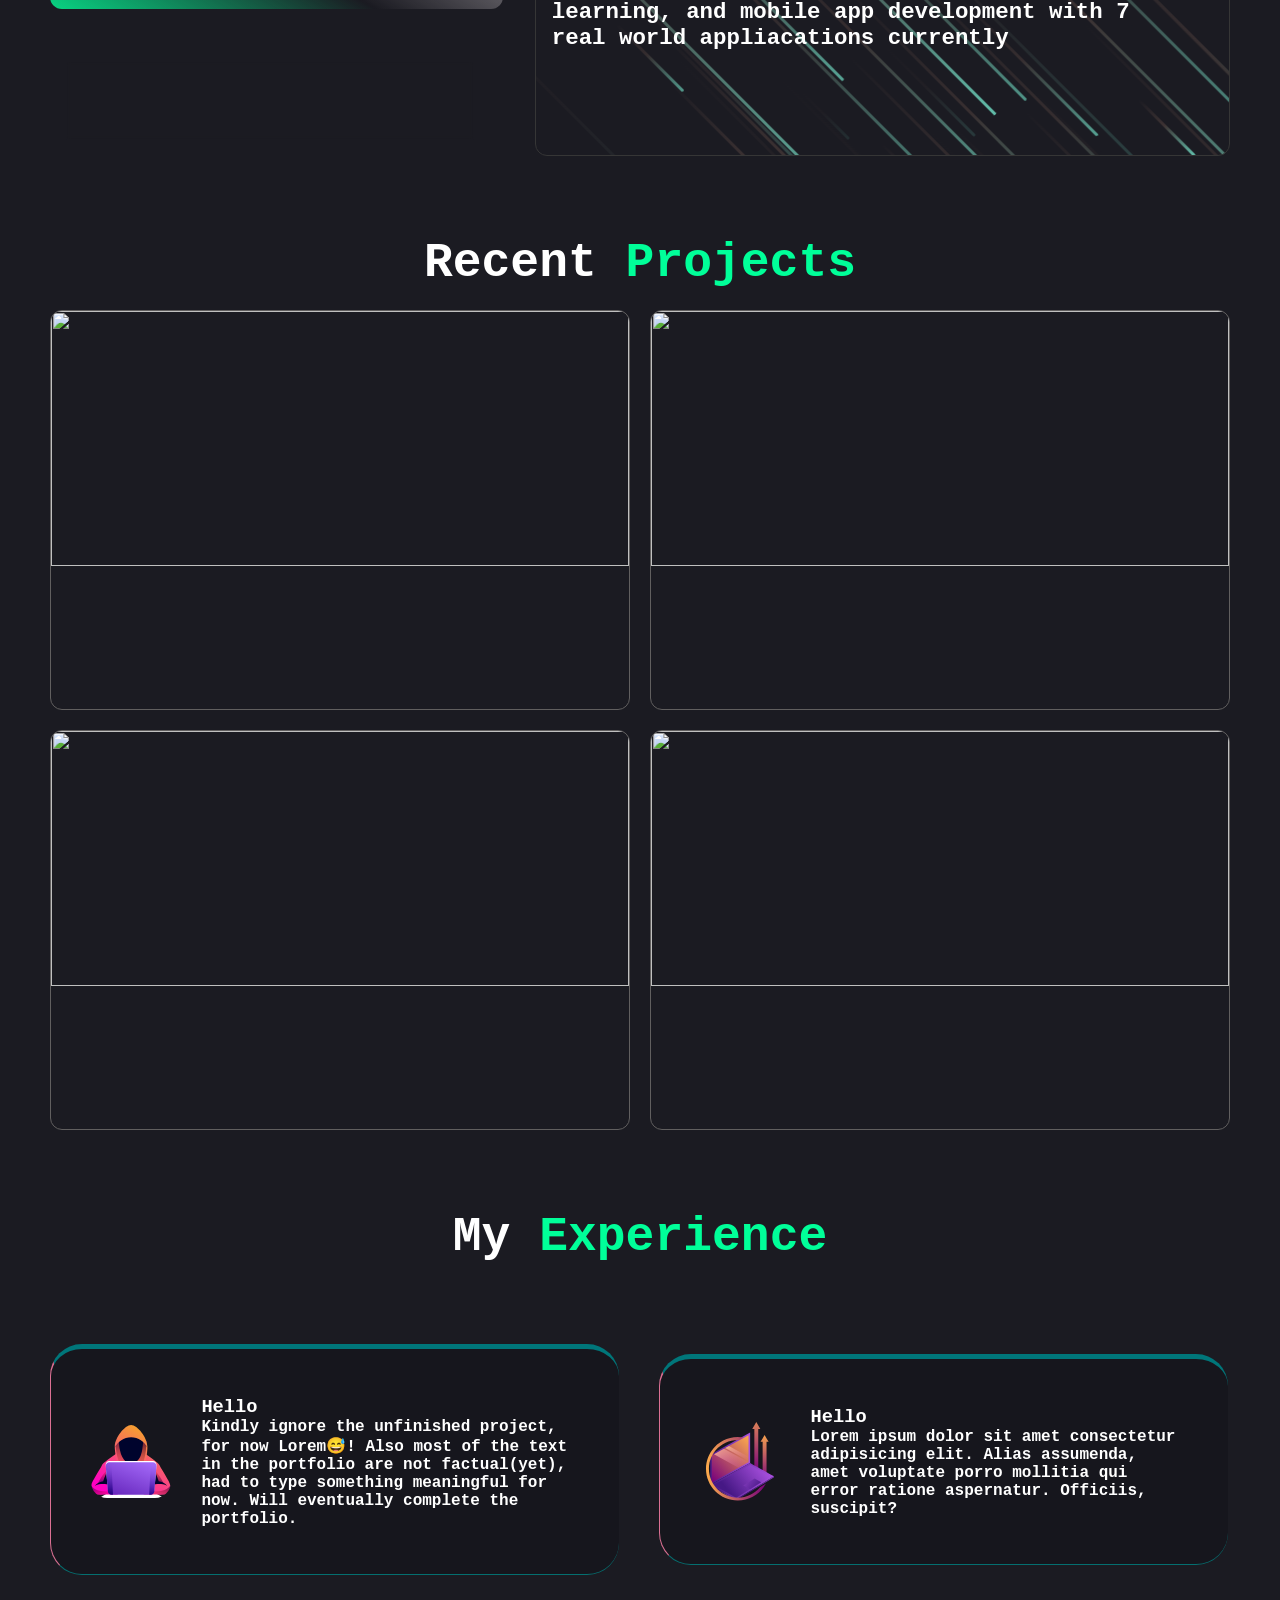
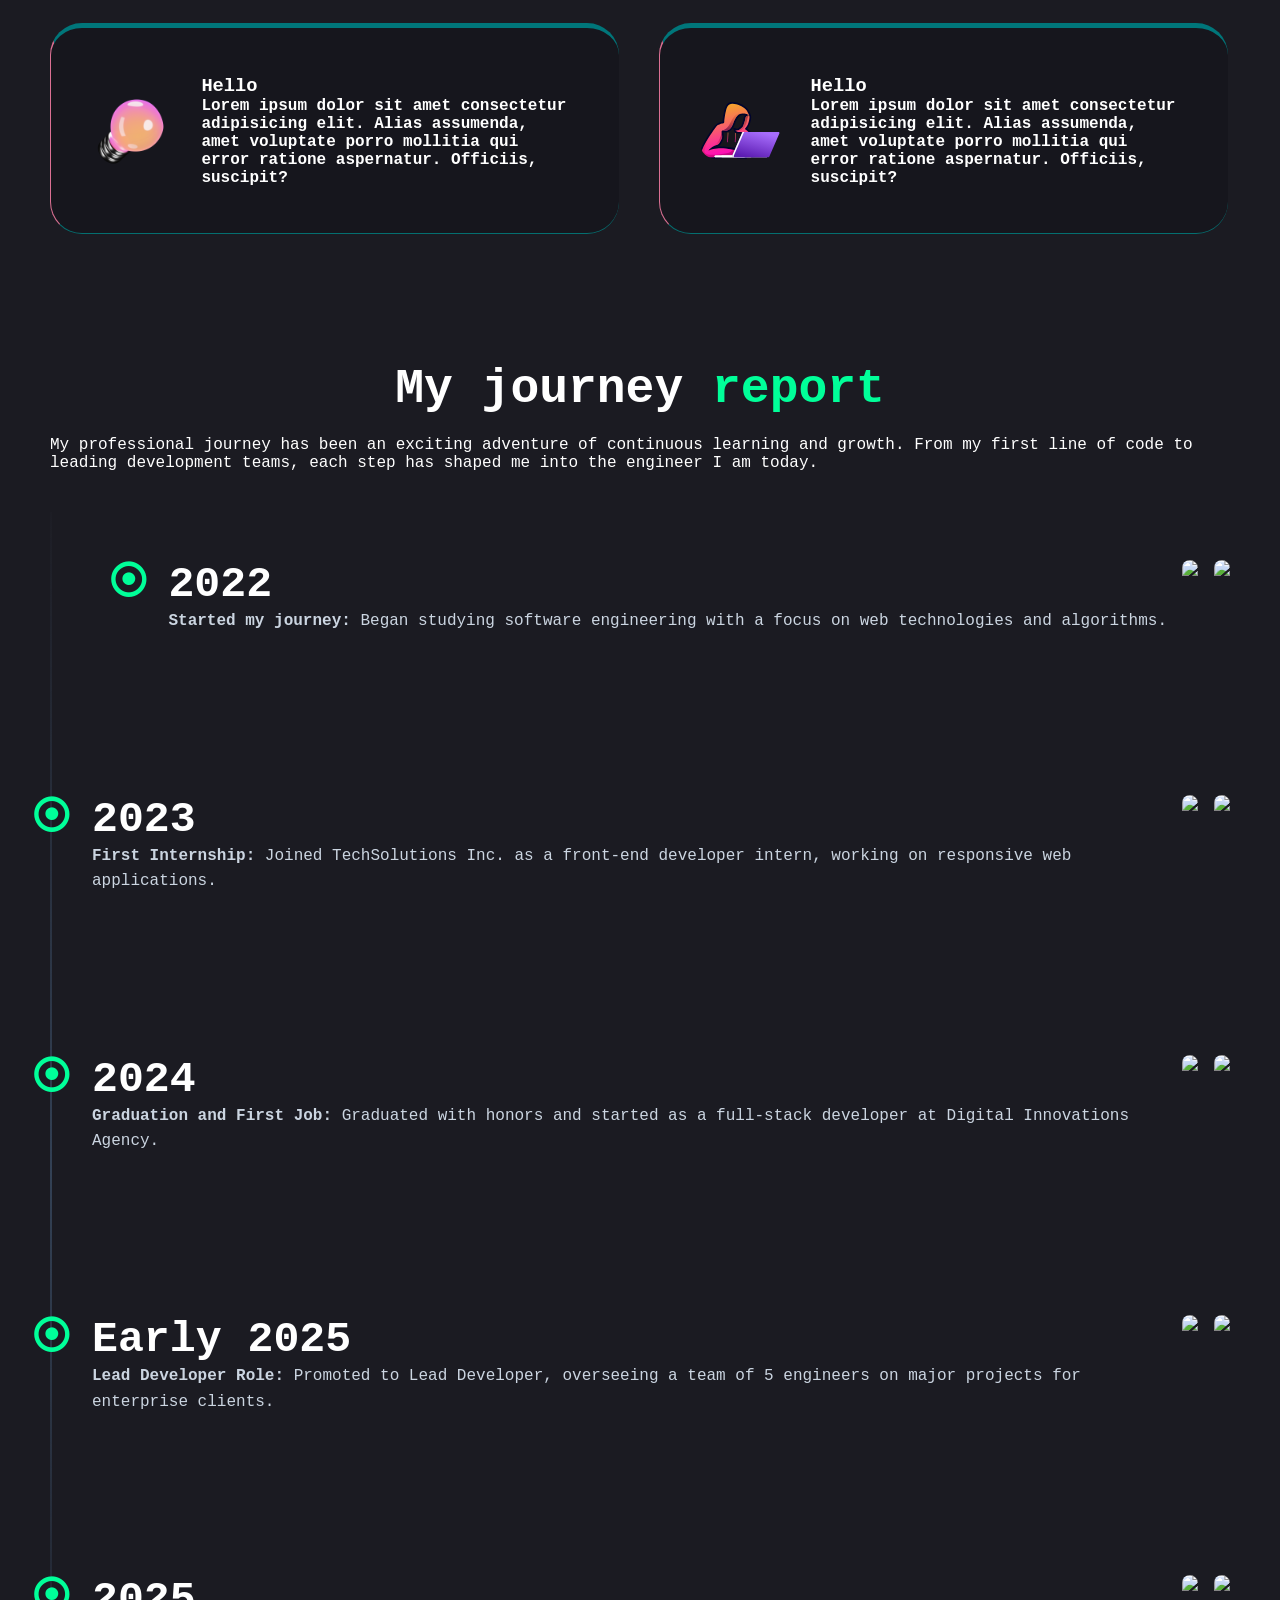
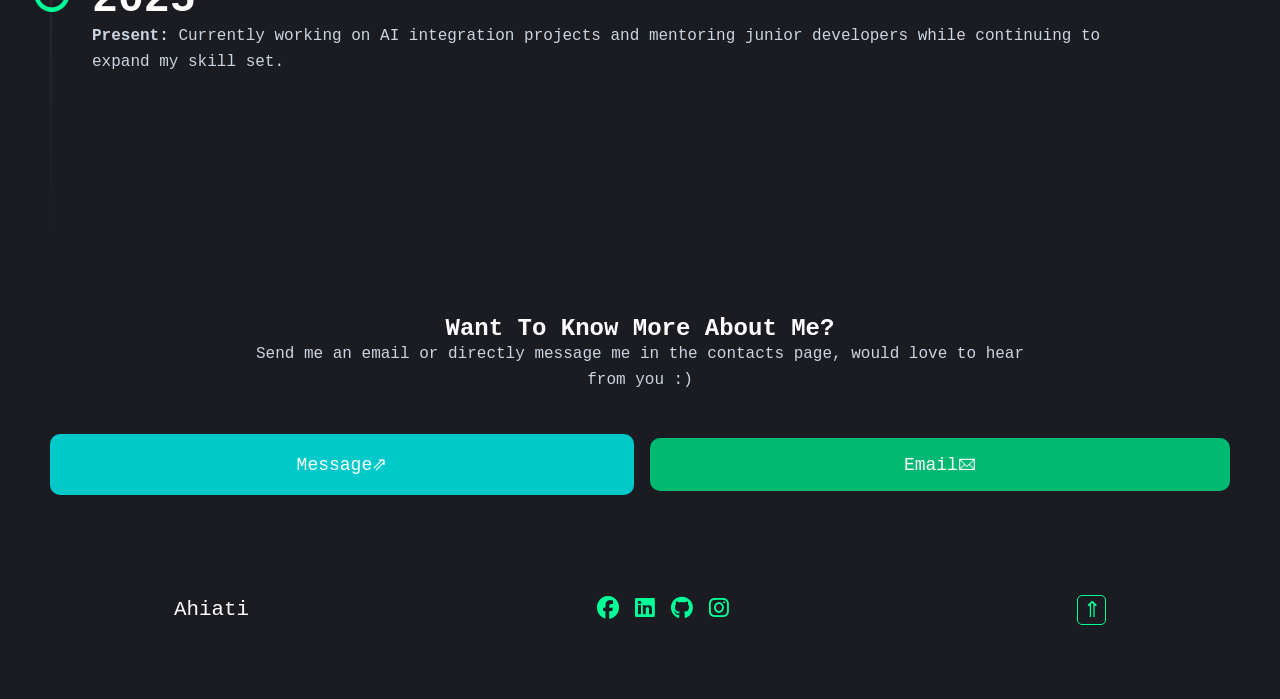
==== commit bd263662: "Edit timeline and aos delay" ====
--- a/index.html
+++ b/index.html
@@ -4,9 +4,10 @@
     <meta charset="UTF-8">
     <meta name="viewport" content="width=device-width, initial-scale=1.0">
     <title>Professional | Edem Ahiati</title>
-    <link rel="stylesheet" href="style.css">
     <link rel="icon" href="images/Myfavicon.png">
     <link rel="stylesheet" href="https://cdnjs.cloudflare.com/ajax/libs/animate.css/4.1.1/animate.min.css"/>
+    <link rel="stylesheet" href="https://cdnjs.cloudflare.com/ajax/libs/normalize/8.0.1/normalize.min.css"/>
+    <link rel="stylesheet" href="style.css">
     <link rel="stylesheet" href="https://unpkg.com/aos@next/dist/aos.css" />
     <link rel="stylesheet" href="https://cdnjs.cloudflare.com/ajax/libs/font-awesome/6.4.0/css/all.min.css">
 </head>
@@ -42,7 +43,7 @@
                         <a href="#experience">Experience</a>
                     </li>
                     <li>
-                        <a href="contact.html">Contact 🚀</a>
+                        <a href="contact.html">Contact</a>
                     </li>
                 </ul>
         </nav>
@@ -69,7 +70,7 @@
                         <a href="#experience">Experience</a>
                     </li>
                     <li>
-                        <a href="contact.html">Contact 🚀</a>
+                        <a href="contact.html">Contact</a>
                     </li>
                 </ul>
             </div>
@@ -133,15 +134,15 @@
                 </div>
             </div>
             <div class="container_box box3" data-aos="fade-up">
-                <p class="stack_text">My current <span class="solo_color">Tech Stack</span> stats 🚀</p>
+                <p class="stack_text">My current <span class="solo_color">Tech Stack</span> stats</p>
                 <div class="tech_box">
                     <div>
-                        <h2 class="tech_stack">Java 89%</h2>
-                        <h2 class="tech_stack">MySQL 90%</h2>
+                        <h2 class="tech_stack">Java 90%</h2>
+                        <h2 class="tech_stack">MySQL 89%</h2>
                     </div>
                     <div>
-                        <h2 class="tech_stack">Python 82%</h2>
-                        <h2 class="tech_stack">Django 80%</h2>
+                        <h2 class="tech_stack">Git 85%</h2>
+                        <h2 class="tech_stack">Flutter 70%</h2>
                     </div>
                     <div>
                         <h2 class="tech_stack">HTML CSS 92%</h2>
@@ -159,7 +160,7 @@
                     <h2 class="glass_text2">Currently building a banking system application for a small cooperate firm</h2>
                 </div>
             </div>
-            <div class="container_box box6" data-aos="fade-down-right"  data-aos-delay="500">
+            <div class="container_box box6" data-aos="fade-down-right">
                 <div class="glass">
                     <h2 class="glass_text1 text_up">Two years of experience in front-end, machine learning, and mobile app development with 7 real world appliacations currently</h2>
                 </div>
--- a/style.css
+++ b/style.css
@@ -968,13 +968,11 @@
 
     gap: 15px;
 }
+
 @media screen and (max-width:768px){
     .journey_box{
         flex-direction: column-reverse;
     }
-    /* .journey_images{
-        align-items: ;
-    } */
 }
 
 .journeyImage_flex{
@@ -1005,6 +1003,12 @@
     color: rgba(0, 255, 153);
     font-weight: 800;
     font-size: 2.5rem;
+}
+
+@media screen and (max-width:768px){
+    .bullet{
+        left: -3.4rem;
+    }
 }
 
 /* Animations */
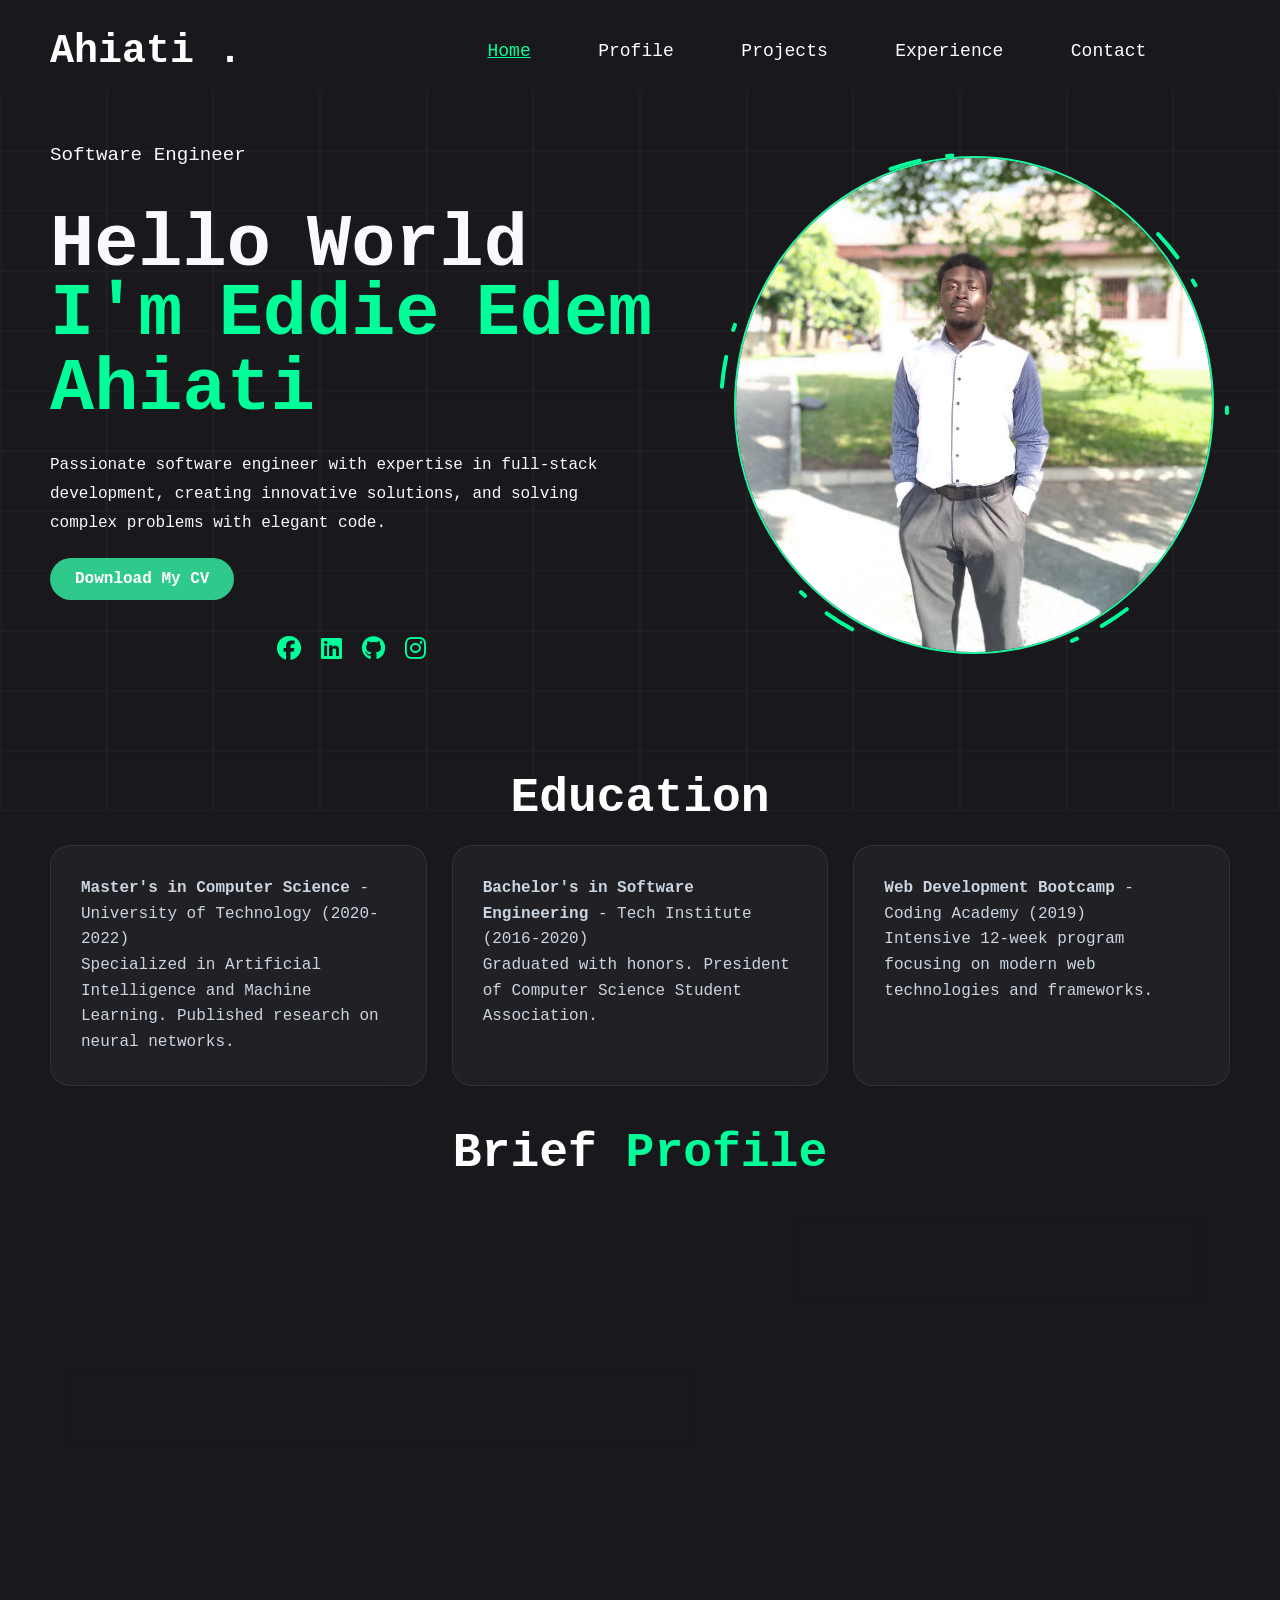
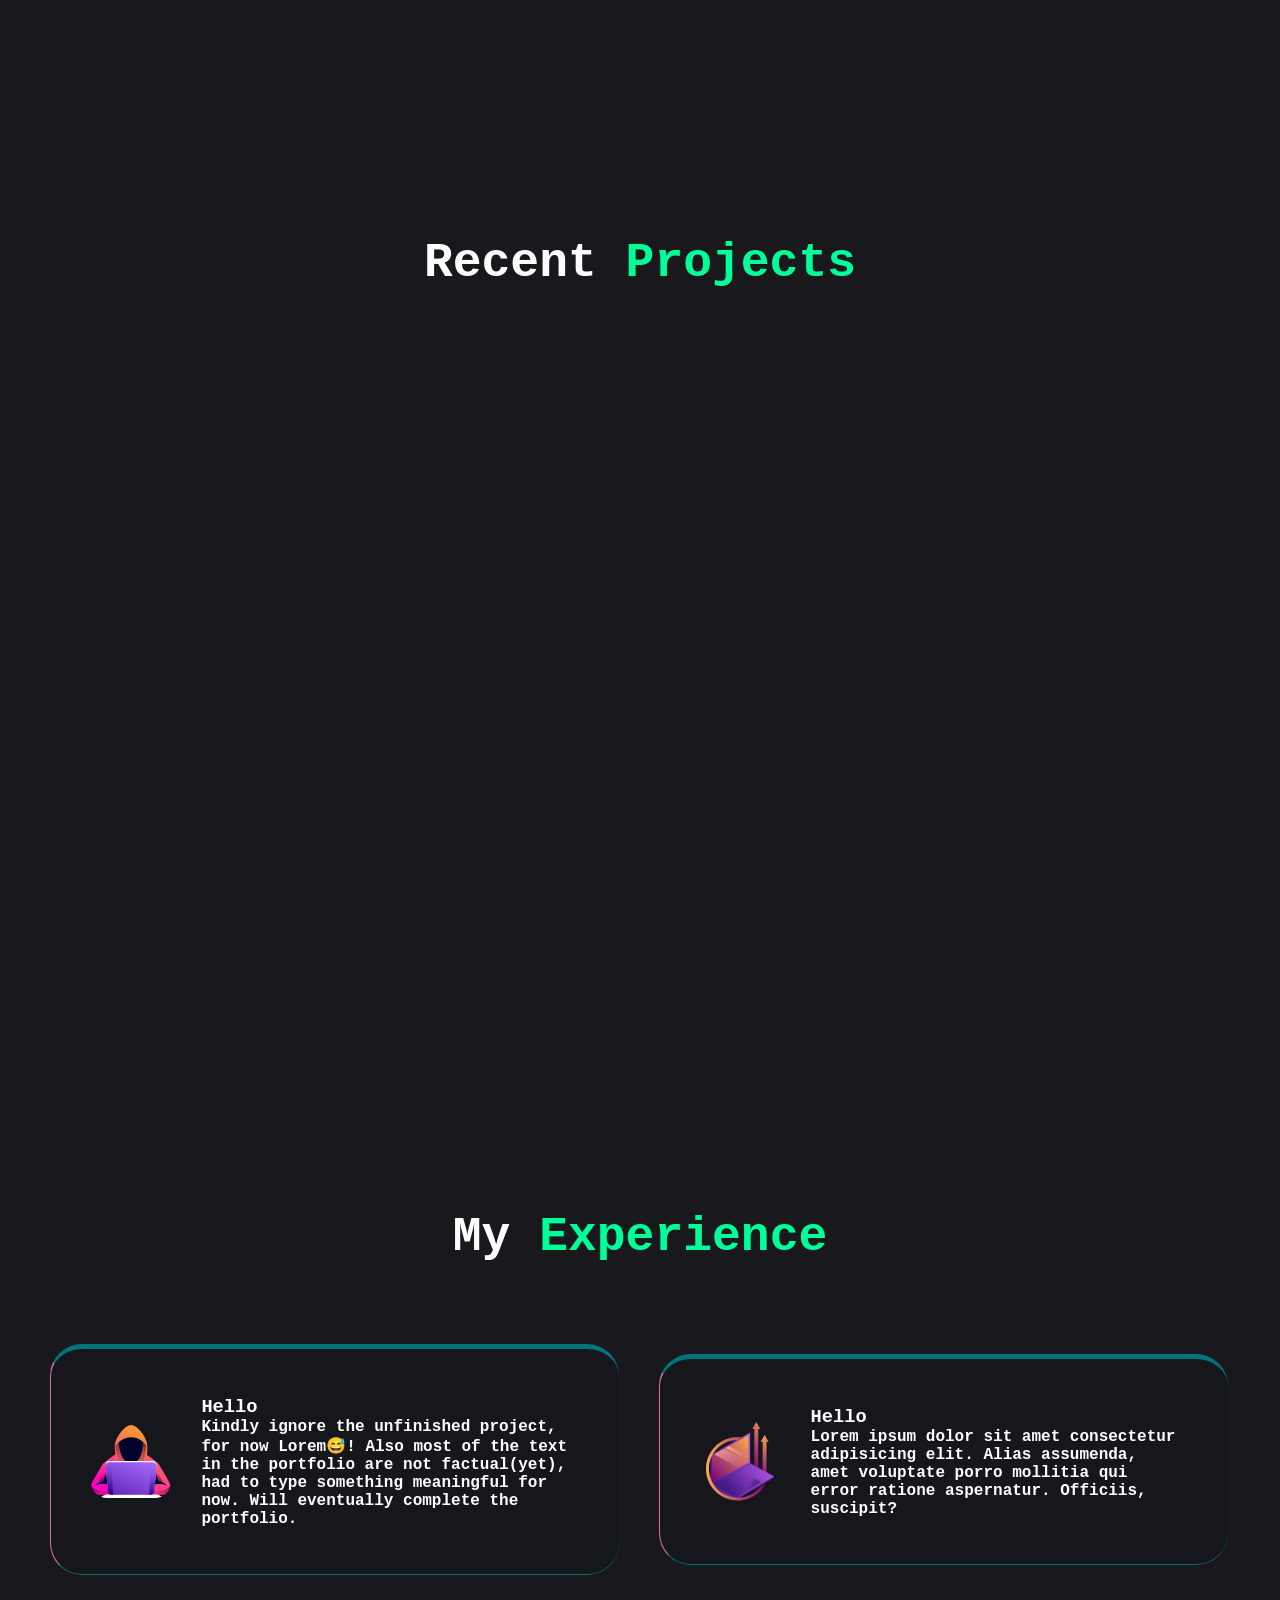
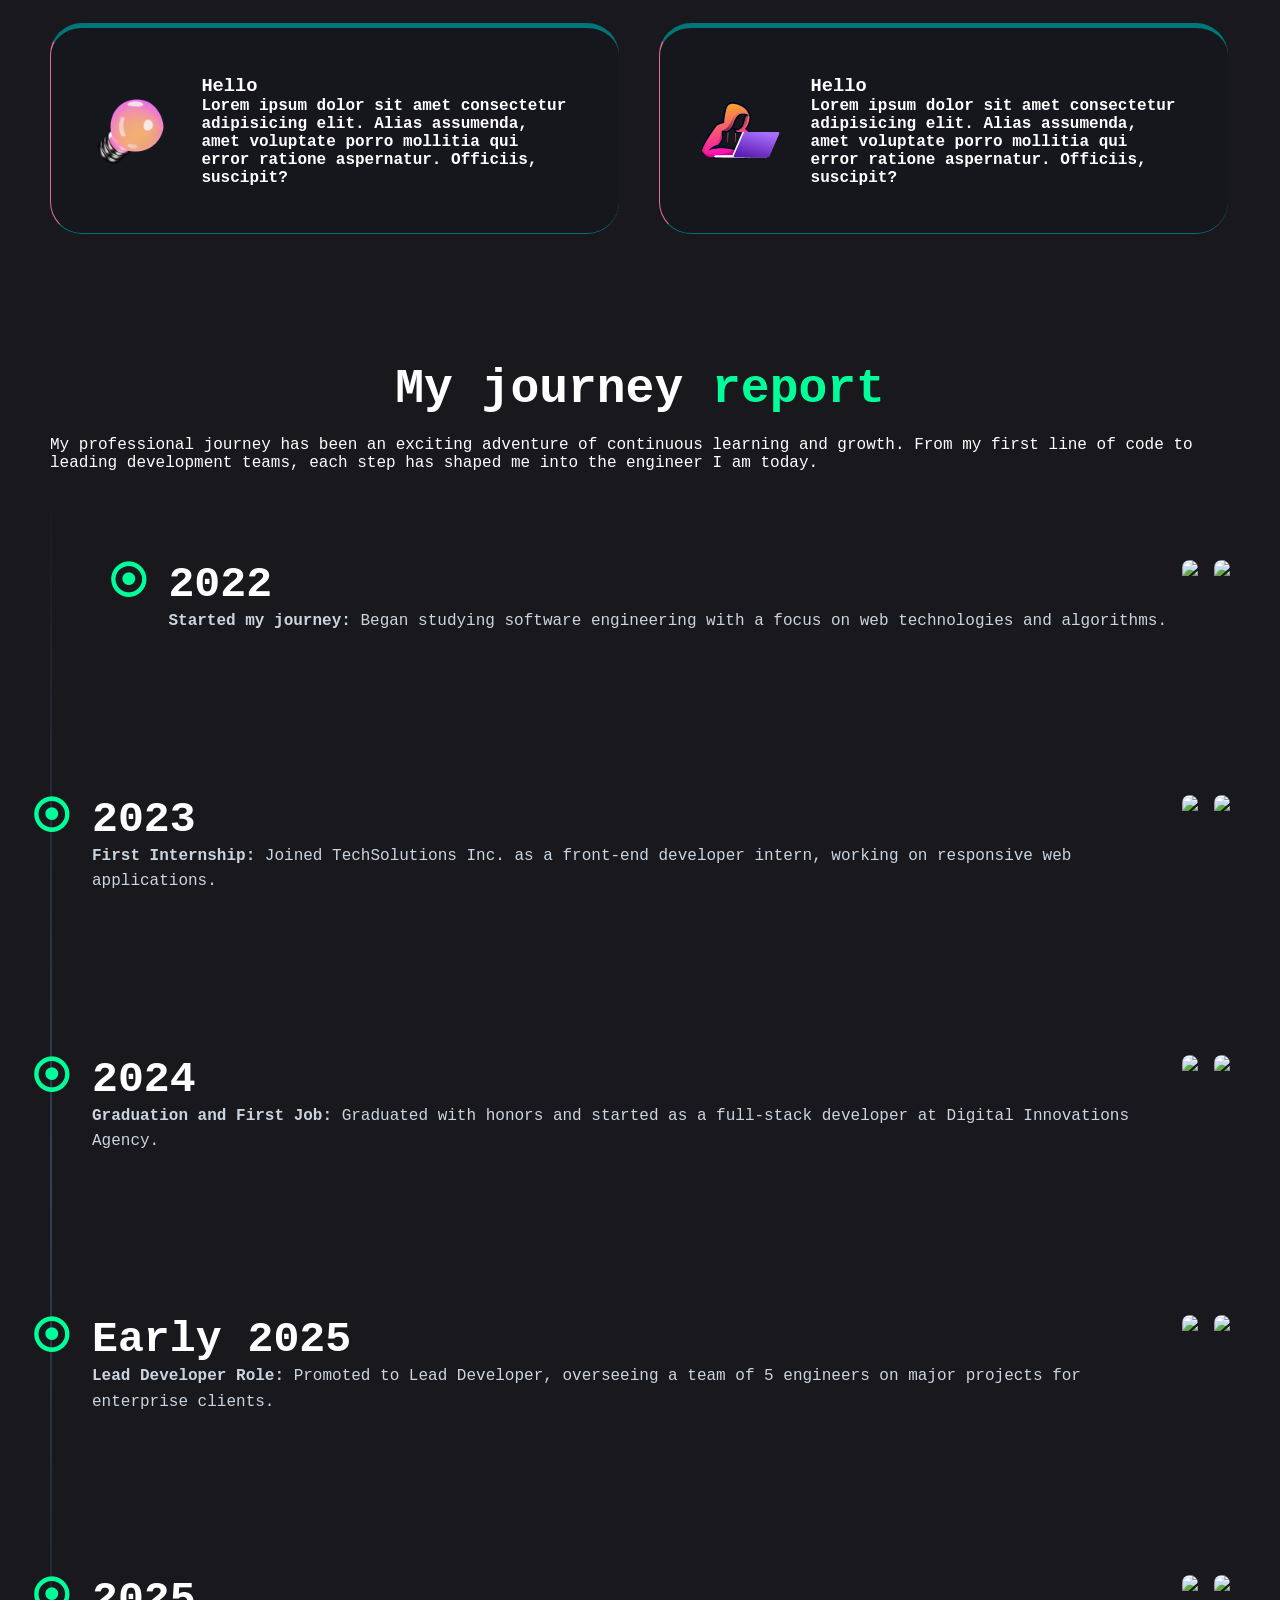
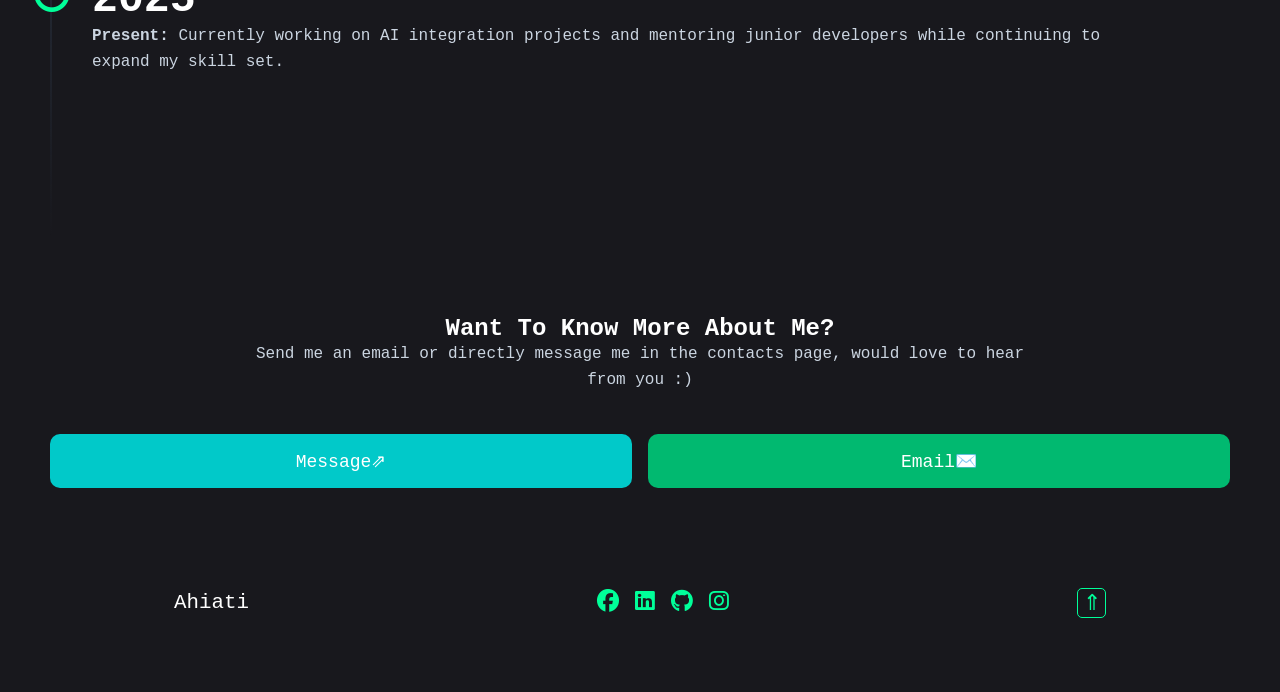
==== commit 7f631fdb: "Add e-commerce project and edit project section" ====
--- a/index.html
+++ b/index.html
@@ -26,7 +26,7 @@
     
     <!-- Portfolio Content -->
     <div class="side_menu" id="side_menu">
-        <button class="cross" id="cross" onclick="terminate()">⛌</button>
+        <button class="cross" id="cross" onclick="terminate()">x</button>
         <h1 class="myname">Ahiati.</h1>
         <nav class="nav_items">
             <ul class="navside_lists">
@@ -168,32 +168,41 @@
         </div>
         <h3 class="projects" id="projects">Recent <span class="solo_color">Projects</span></h3>
         <div class="projects_container">
-            <div class="projects_box" onclick="window.open('https://github.com', '_blank')">
+            <div class="projects_box" onclick="window.open('https://e-commerce-store-production-cdc1.up.railway.app/swagger-ui.html', '_blank')">
                 <img src="https://images.unsplash.com/photo-1547658719-da2b51169166">
                 <div class="project_overlay">
-                    <h4>Project Name</h4>
-                    <p>Brief description</p>
-                </div>
-            </div>
-            <div class="projects_box" onclick="window.open('https://github.com', '_blank')">
+                    <h3>E-commerce Backend</h3>
+                    <p>Full-featured REST API with Spring Boot, JWT authentication, cart/order management, and Paystack payment integration. Live on Railway.</p>
+                    <div class="project_view">
+                        <div class="project_stack">
+                            <i class="fab fa-facebook"></i>
+                            <i class="fab fa-linkedin"></i>
+                            <i class="fab fa-github"></i>
+                            <i class="fab fa-instagram"></i>
+                        </div>
+                        <span class="visit_link">VISIT ⇗</span>
+                    </div>
+                </div>
+            </div>
+            <div class="projects_box">
                 <img src="https://images.unsplash.com/photo-1547658719-da2b51169166">
                 <div class="project_overlay">
-                    <h4>Project Name</h4>
-                    <p>Brief description</p>
-                </div>
-            </div>
-            <div class="projects_box" onclick="window.open('https://github.com', '_blank')">
+                    <h4>Personal Blog</h4>
+                    <p>Currently under review</p>
+                </div>
+            </div>
+            <div class="projects_box">
                 <img src="https://images.unsplash.com/photo-1547658719-da2b51169166">
                 <div class="project_overlay">
-                    <h4>Project Name</h4>
-                    <p>Brief description</p>
-                </div>
-            </div>
-            <div class="projects_box" onclick="window.open('https://github.com', '_blank')">
+                    <h4>Event Management</h4>
+                    <p>Currently under review</p>
+                </div>
+            </div>
+            <div class="projects_box">
                 <img src="https://images.unsplash.com/photo-1547658719-da2b51169166">
                 <div class="project_overlay">
-                    <h4>Project Name</h4>
-                    <p>Brief description</p>
+                    <h4>Real Time Chat API</h4>
+                    <p>Coming soon</p>
                 </div>
             </div>
         </div>
@@ -306,8 +315,8 @@
             <a href="contact.html" class="message">
                 <div>Message⇗</div>
             </a>
-            <a href="mailto:itsddieahiati@gmail.com" class="personal_life">
-                <div>Email🖂</div>
+            <a href="mailto:itsddieahiati@gmail.com" class="email">
+                <div>Email✉️</div>
             </a>
         </div>
     </div>
--- a/style.css
+++ b/style.css
@@ -12,7 +12,7 @@
   --animate-delay: 4s
 }
 body {
-    background-color: #1b1b22;
+    background-color: #18181d;
     color: #ffffff;
     min-height: 100vh;
     overflow-x: hidden;
@@ -407,14 +407,6 @@
     opacity: 1;
 }
 
-/* .education {
-    display: flex;
-    flex-direction: column;
-    gap: 1.5rem;
-    align-items: center;
-    margin-bottom: 5rem;
-} */
-
 .education {
     display: grid;
     grid-template-columns: repeat(auto-fit,minmax(280px,1fr));
@@ -467,16 +459,6 @@
 .education_stage:hover::before {
     opacity: 1;
 }
-
-/* .education_stage {
-    border: 1px outset #3b3b3b;
-    background-color: rgb(22, 22, 29);
-    padding: 20px;
-    color: #fcfcfc;
-    border-radius: 12px;
-    width: 100%;
-    max-width: 700px;
-} */
 
 .education_stage p {
     color: #cbd5e1;
@@ -582,20 +564,35 @@
     box-shadow: 0 20px 40px rgba(0,0,0,0.3);
 }
 
+.project_stack {
+    padding-top: 0.5rem;
+    padding-bottom: 0;
+    font-size:x-large;
+    width: 50%;
+    display: inline;
+}
+
+.project_view{
+    display: flex;
+    justify-content:space-between;
+}
+
+.visit_link{
+    font-weight: bold;
+    color: #00ff99;
+}
+
 .project_overlay {
     position: absolute;
+    height: 45%;
     bottom: 0;
     left: 0;
     right: 0;
     background: linear-gradient(transparent, rgba(0,0,0,0.8));
     padding: 20px;
+    padding-bottom: 0.5rem;
     color: white;
-    transform: translateY(100%);
-    transition: transform 0.3s ease;
-}
-
-.projects_box:hover .project_overlay {
-    transform: translateY(0);
+    line-height: 1.5rem;
 }
 
 .map-container {
@@ -631,8 +628,17 @@
 
 .projects_box img {
     width: 100%;
-    height: 80%;
+    height: 55%;
     object-fit: cover;
+}
+
+@media screen and (max-width:768px){
+    .projects_box img{
+        height: 40%;
+    }
+    .project_overlay{
+        height: 60%;
+    }
 }
 
 .experience_container {
@@ -653,28 +659,25 @@
     width: 100%;
 }
 
-.message, .personal_life{
+.message, .email{
     text-align: center;
     padding: 1rem;
     width: 100%;
     font-size: large;
     font-weight:500;
     text-decoration: none;
-    color: #fff;
-
-}
-
-.personal_life{
-    background-color: rgb(1, 185, 112);
     border-radius: 10px;
     border: none;
+    color: #fff;
+
+}
+
+.email{
+    background-color: rgb(1, 185, 112);
 }
 
 .message{
     background-color: #01c9c9;
-    padding: 1.22rem;
-    border-radius: 10px;
-    border: none;
 }
 
 .experience_box img {
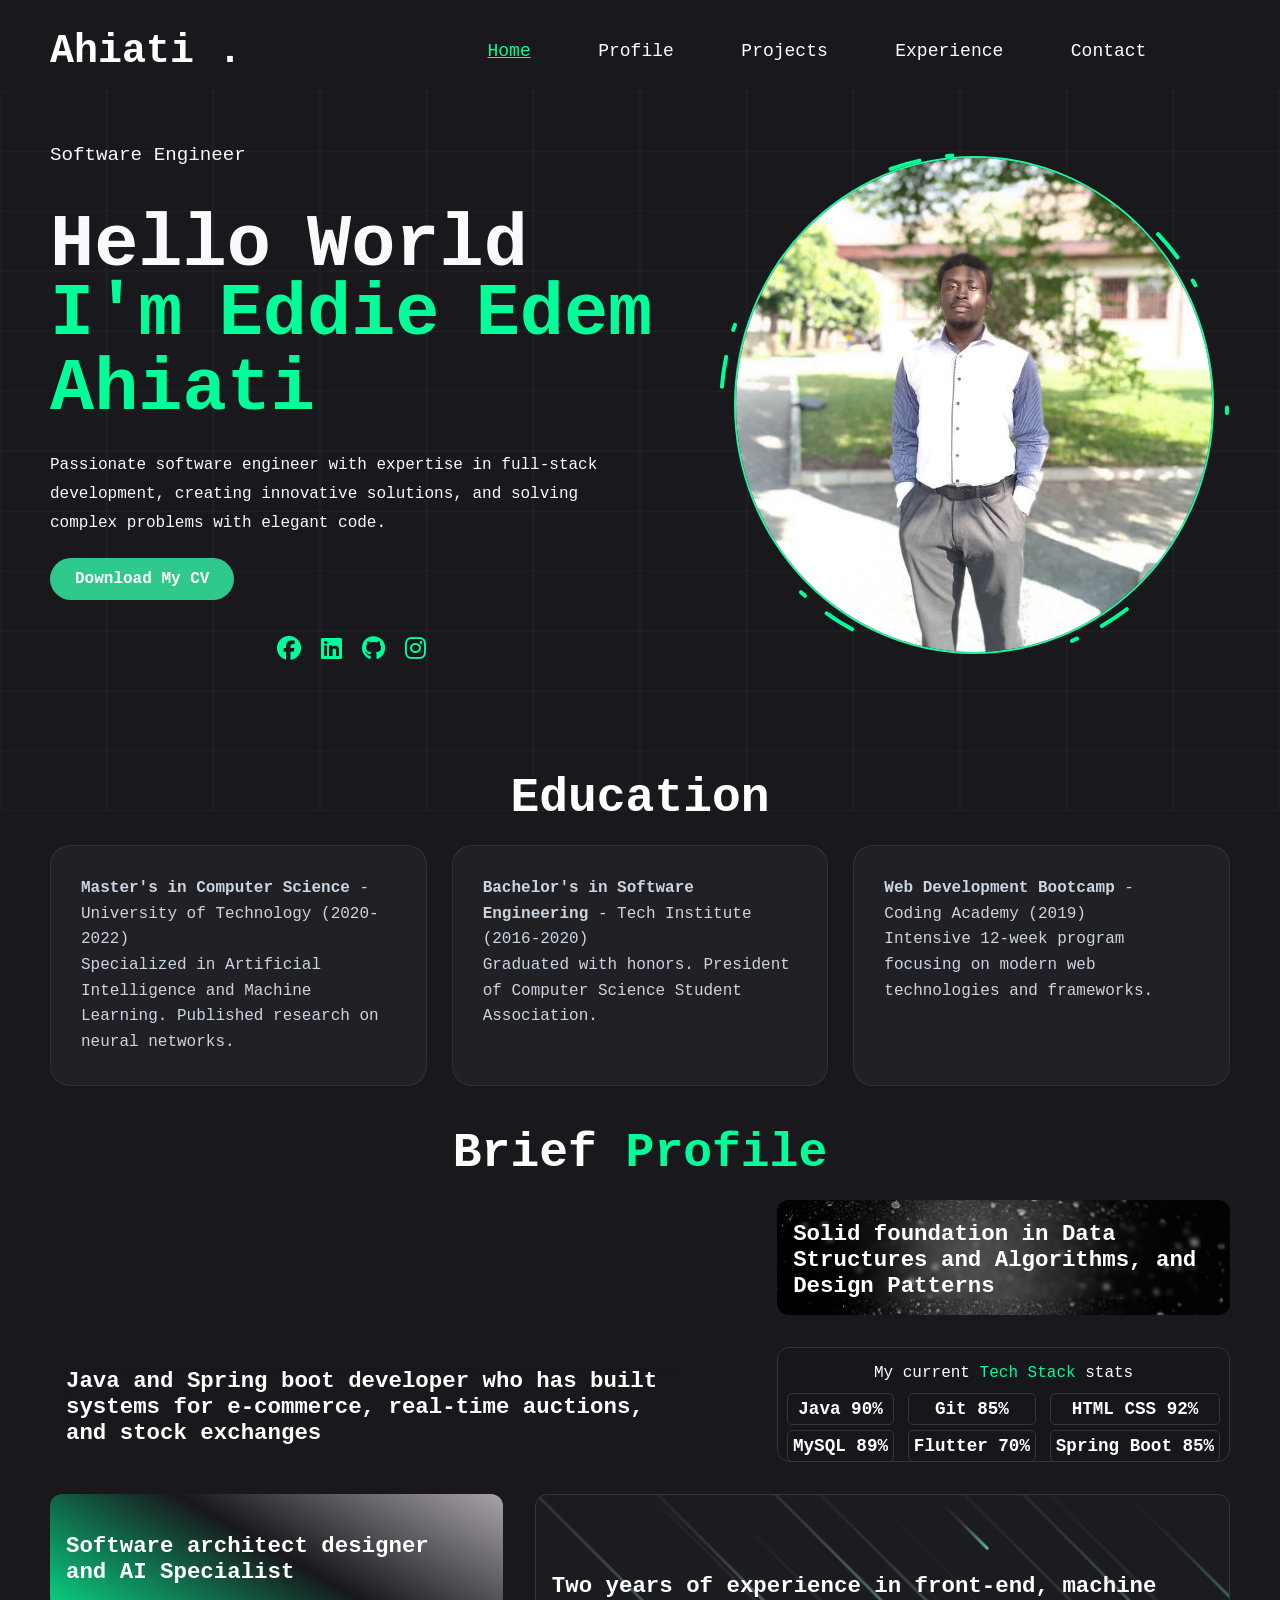
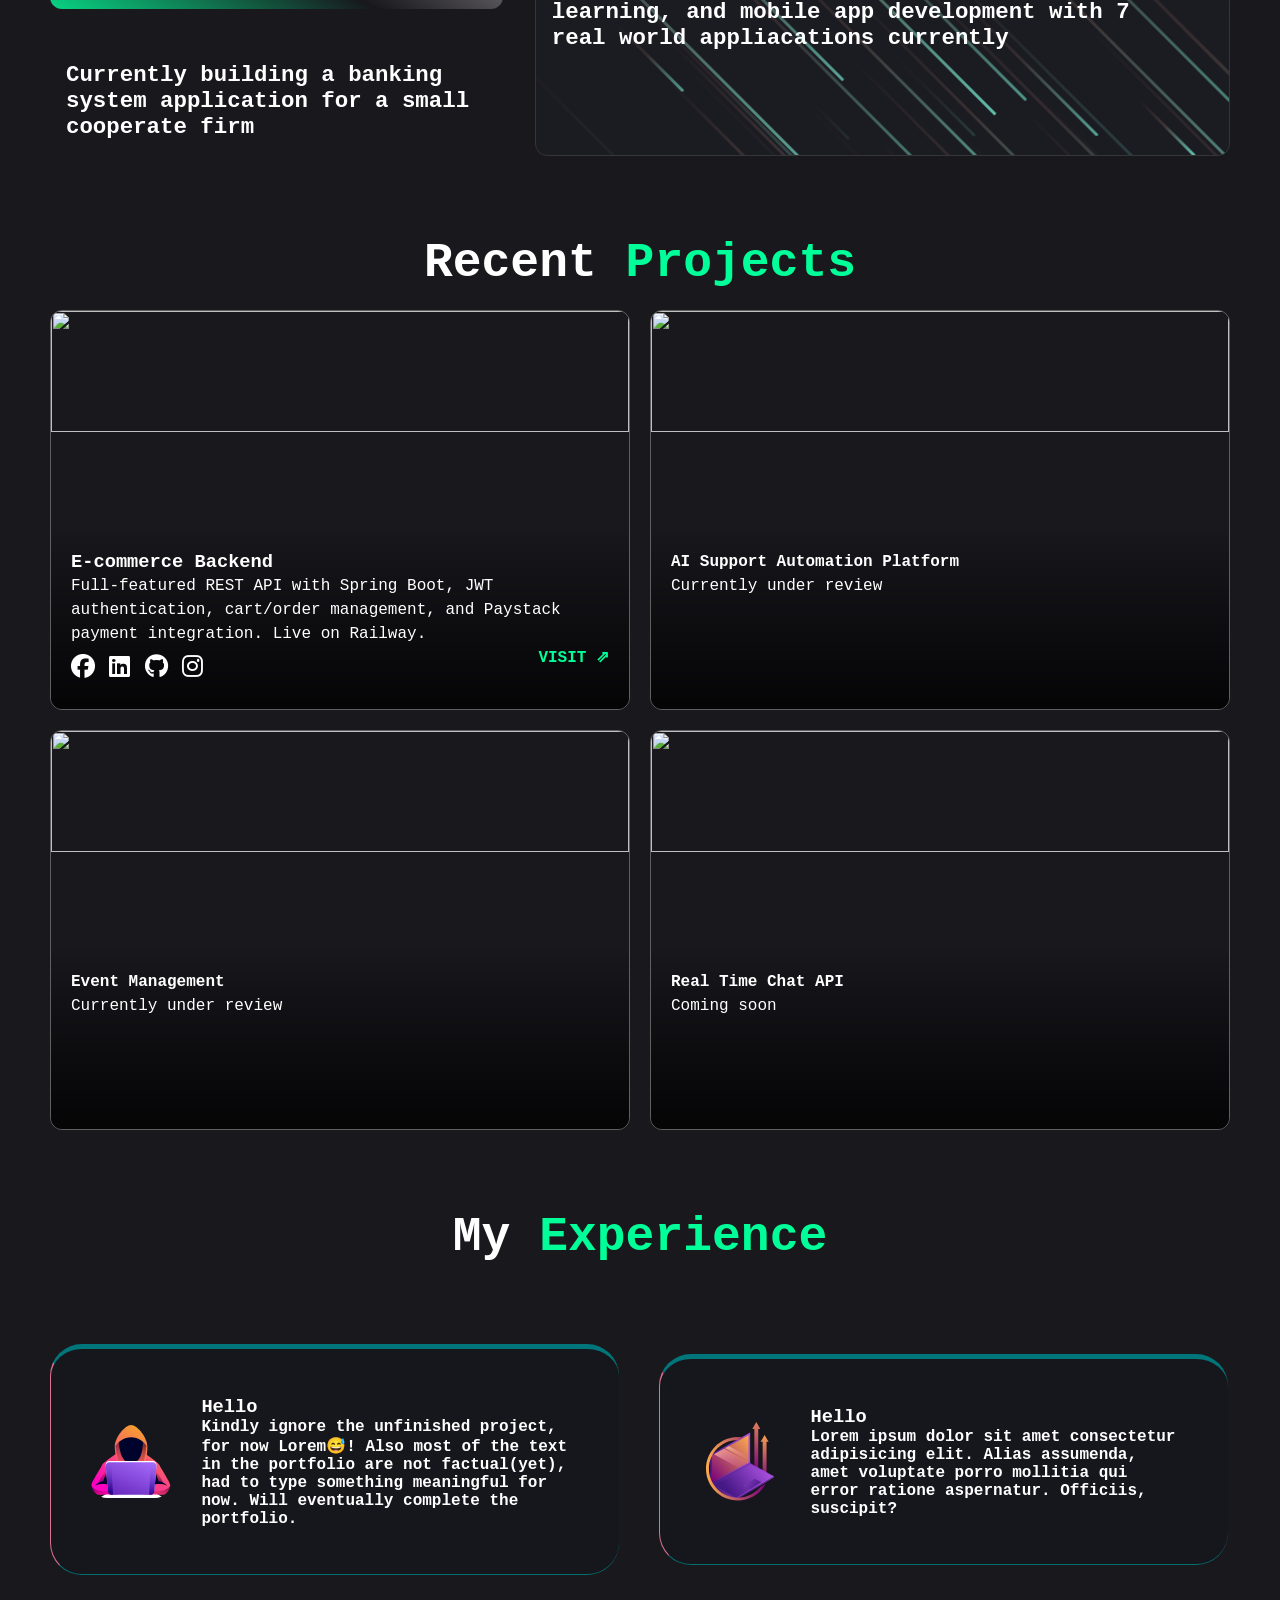
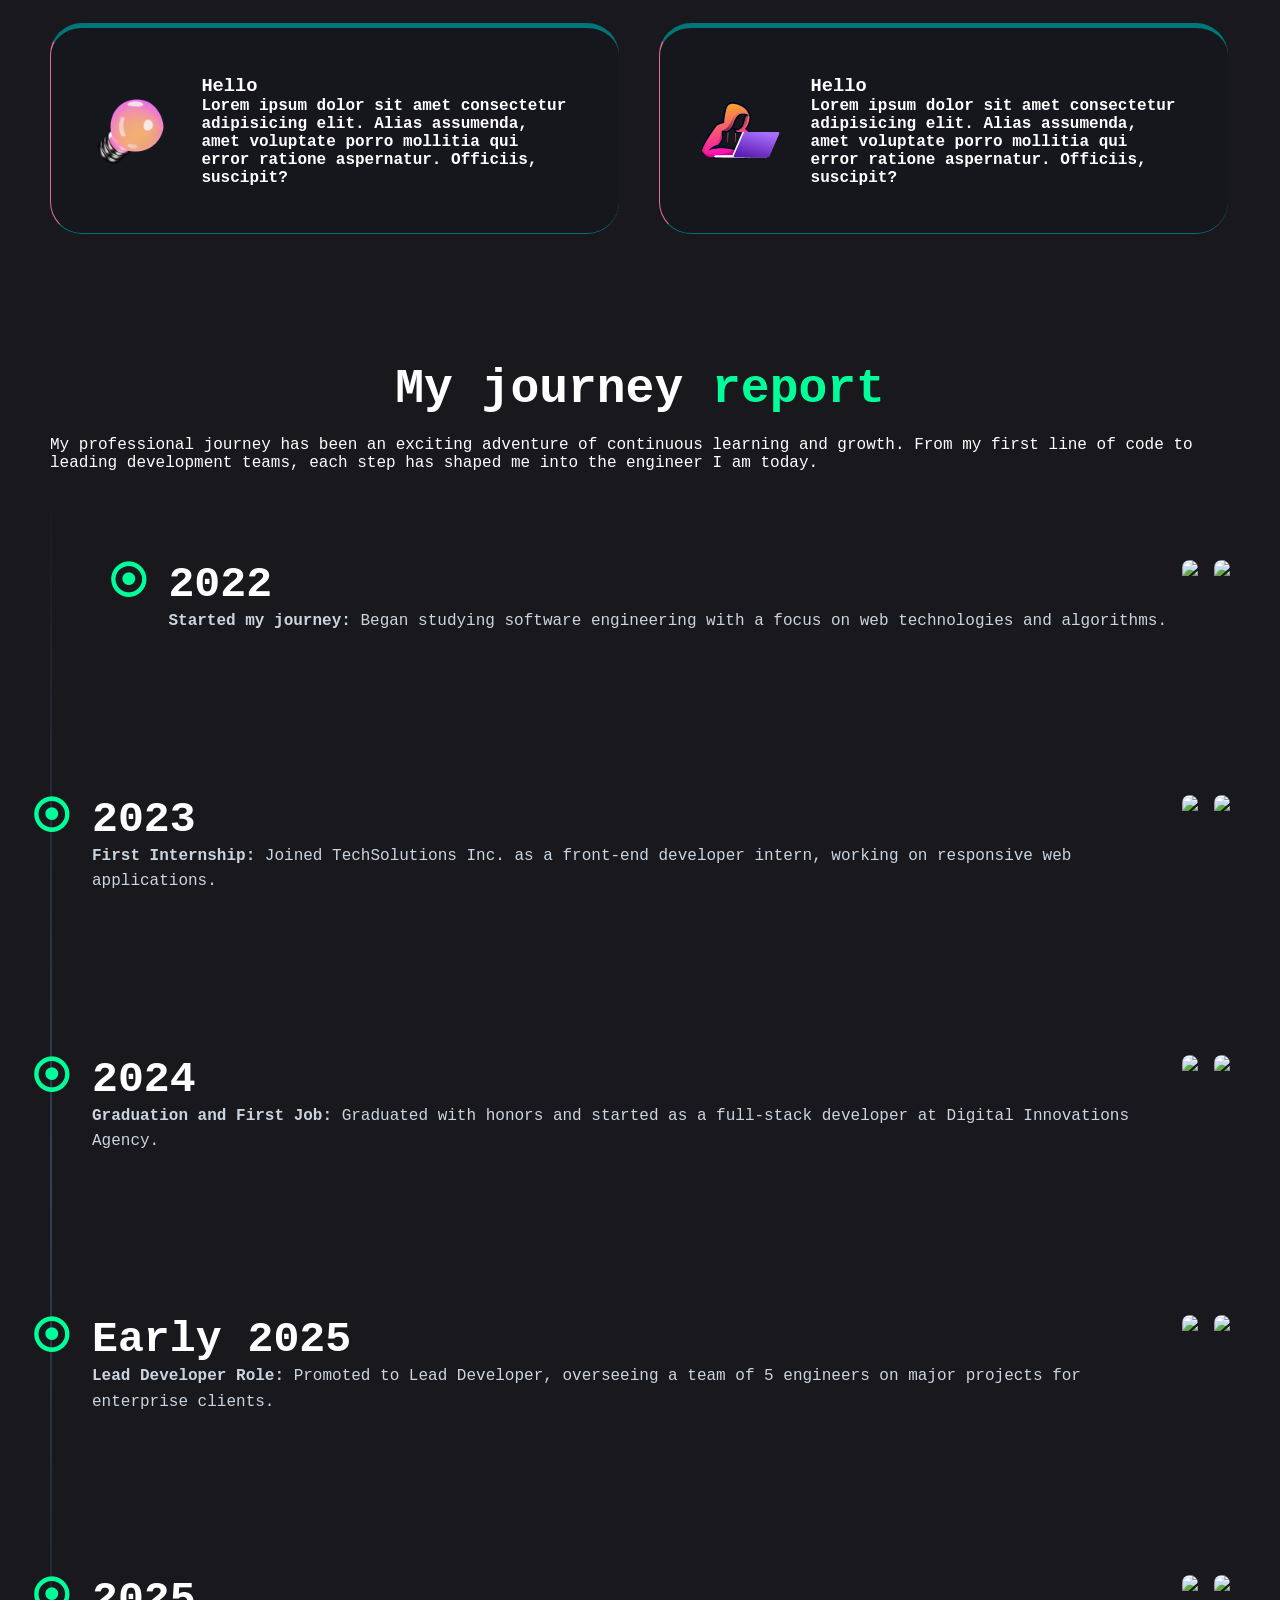
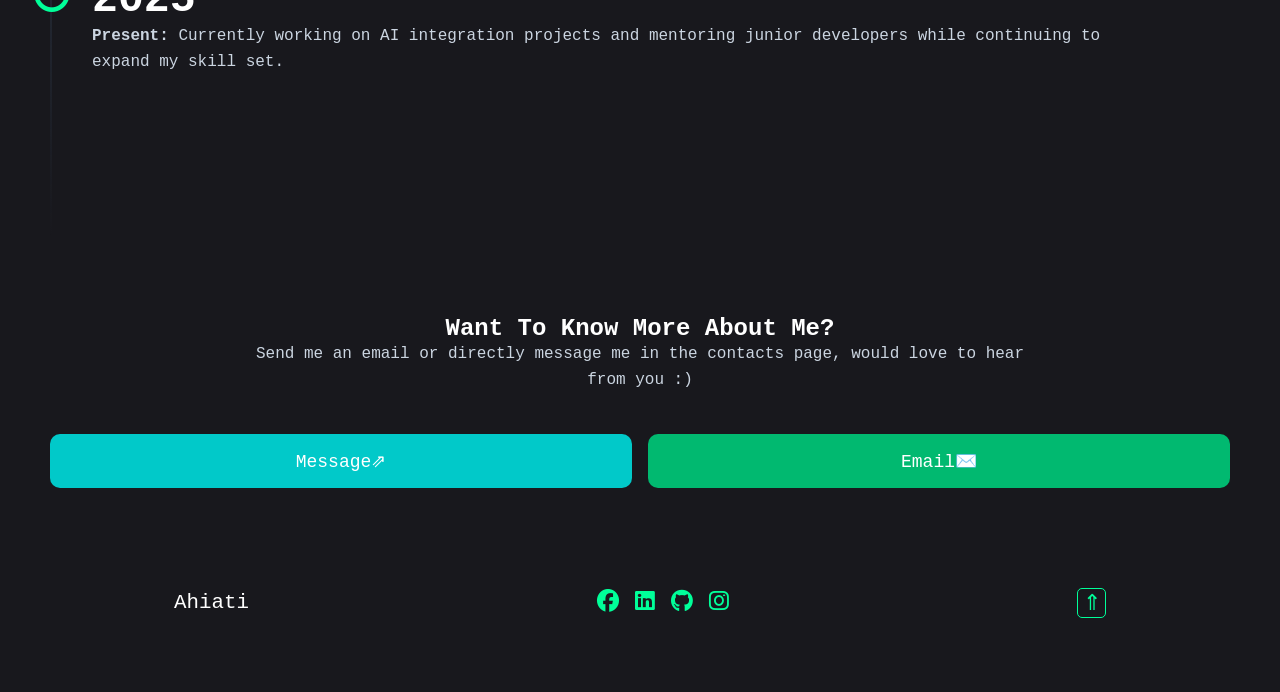
==== commit c31ab57d: "Change second project title" ====
--- a/index.html
+++ b/index.html
@@ -187,7 +187,7 @@
             <div class="projects_box">
                 <img src="https://images.unsplash.com/photo-1547658719-da2b51169166">
                 <div class="project_overlay">
-                    <h4>Personal Blog</h4>
+                    <h4>AI Support Automation Platform</h4>
                     <p>Currently under review</p>
                 </div>
             </div>
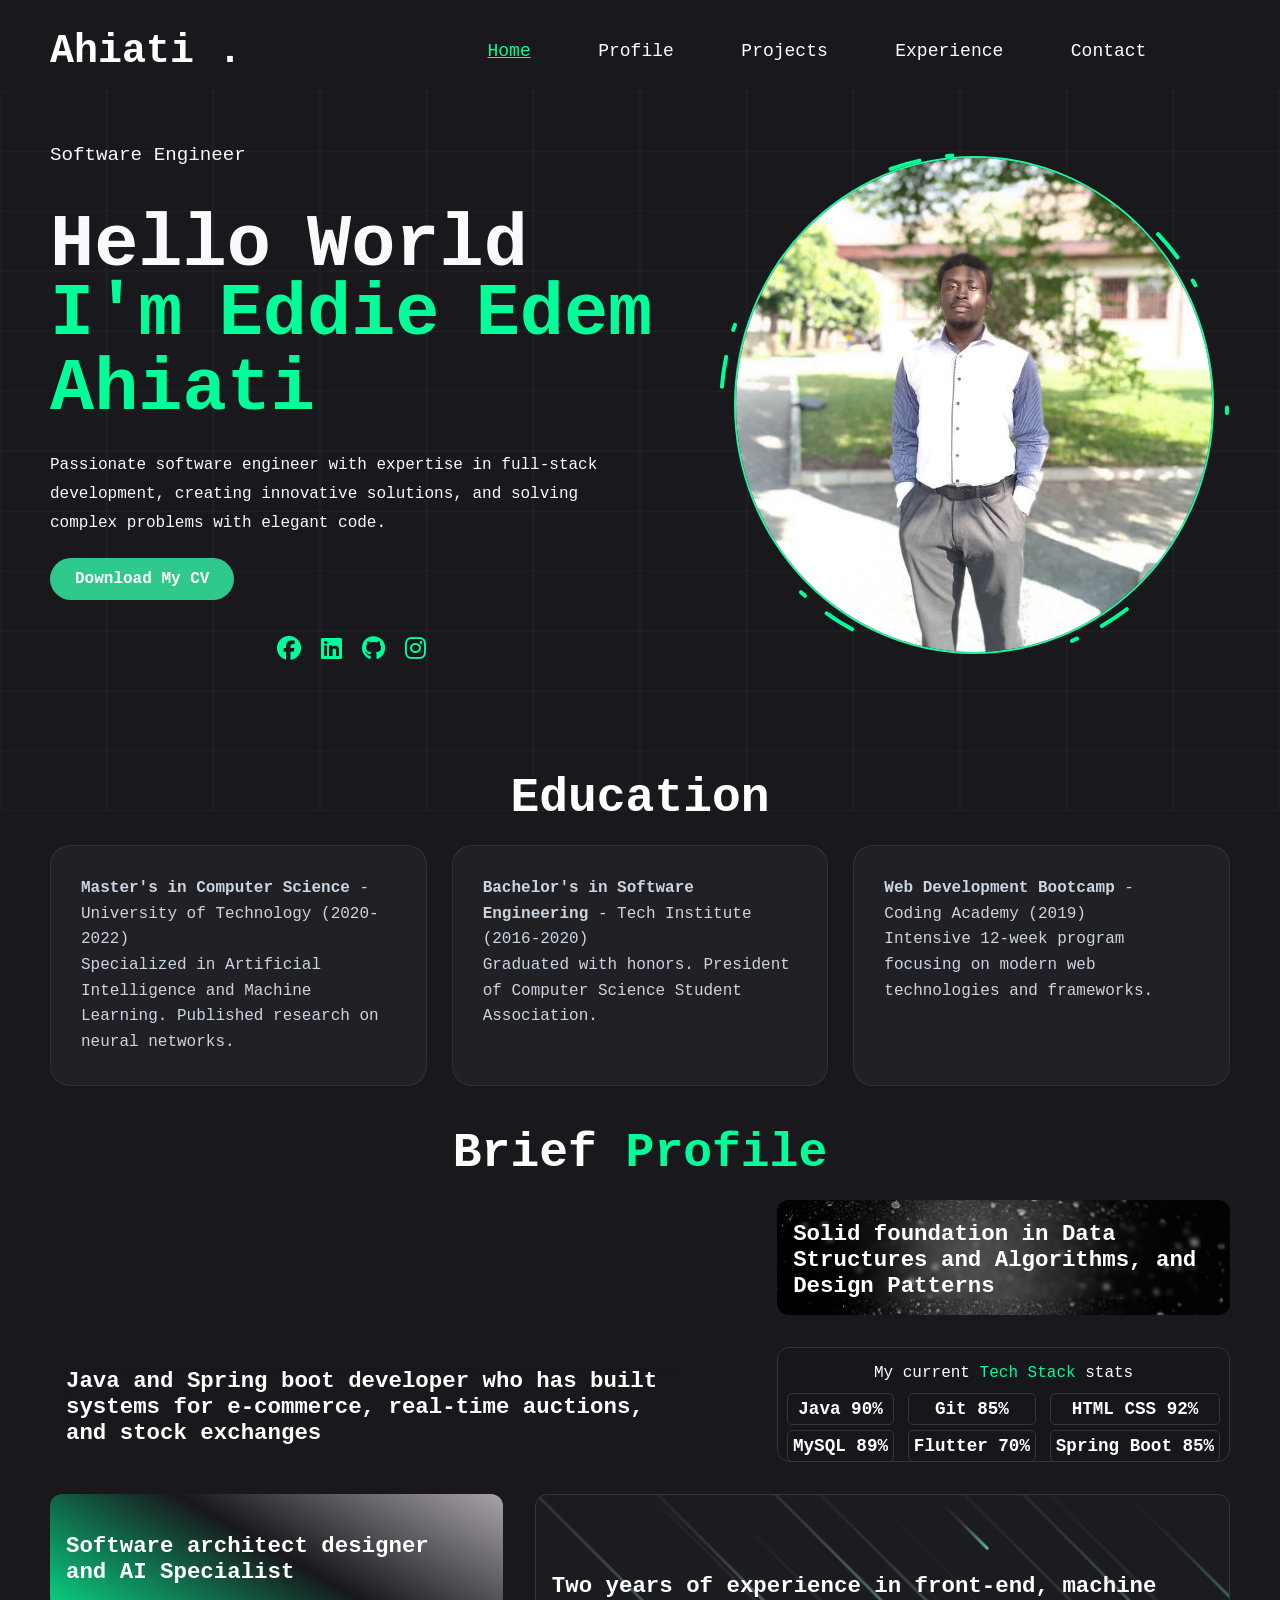
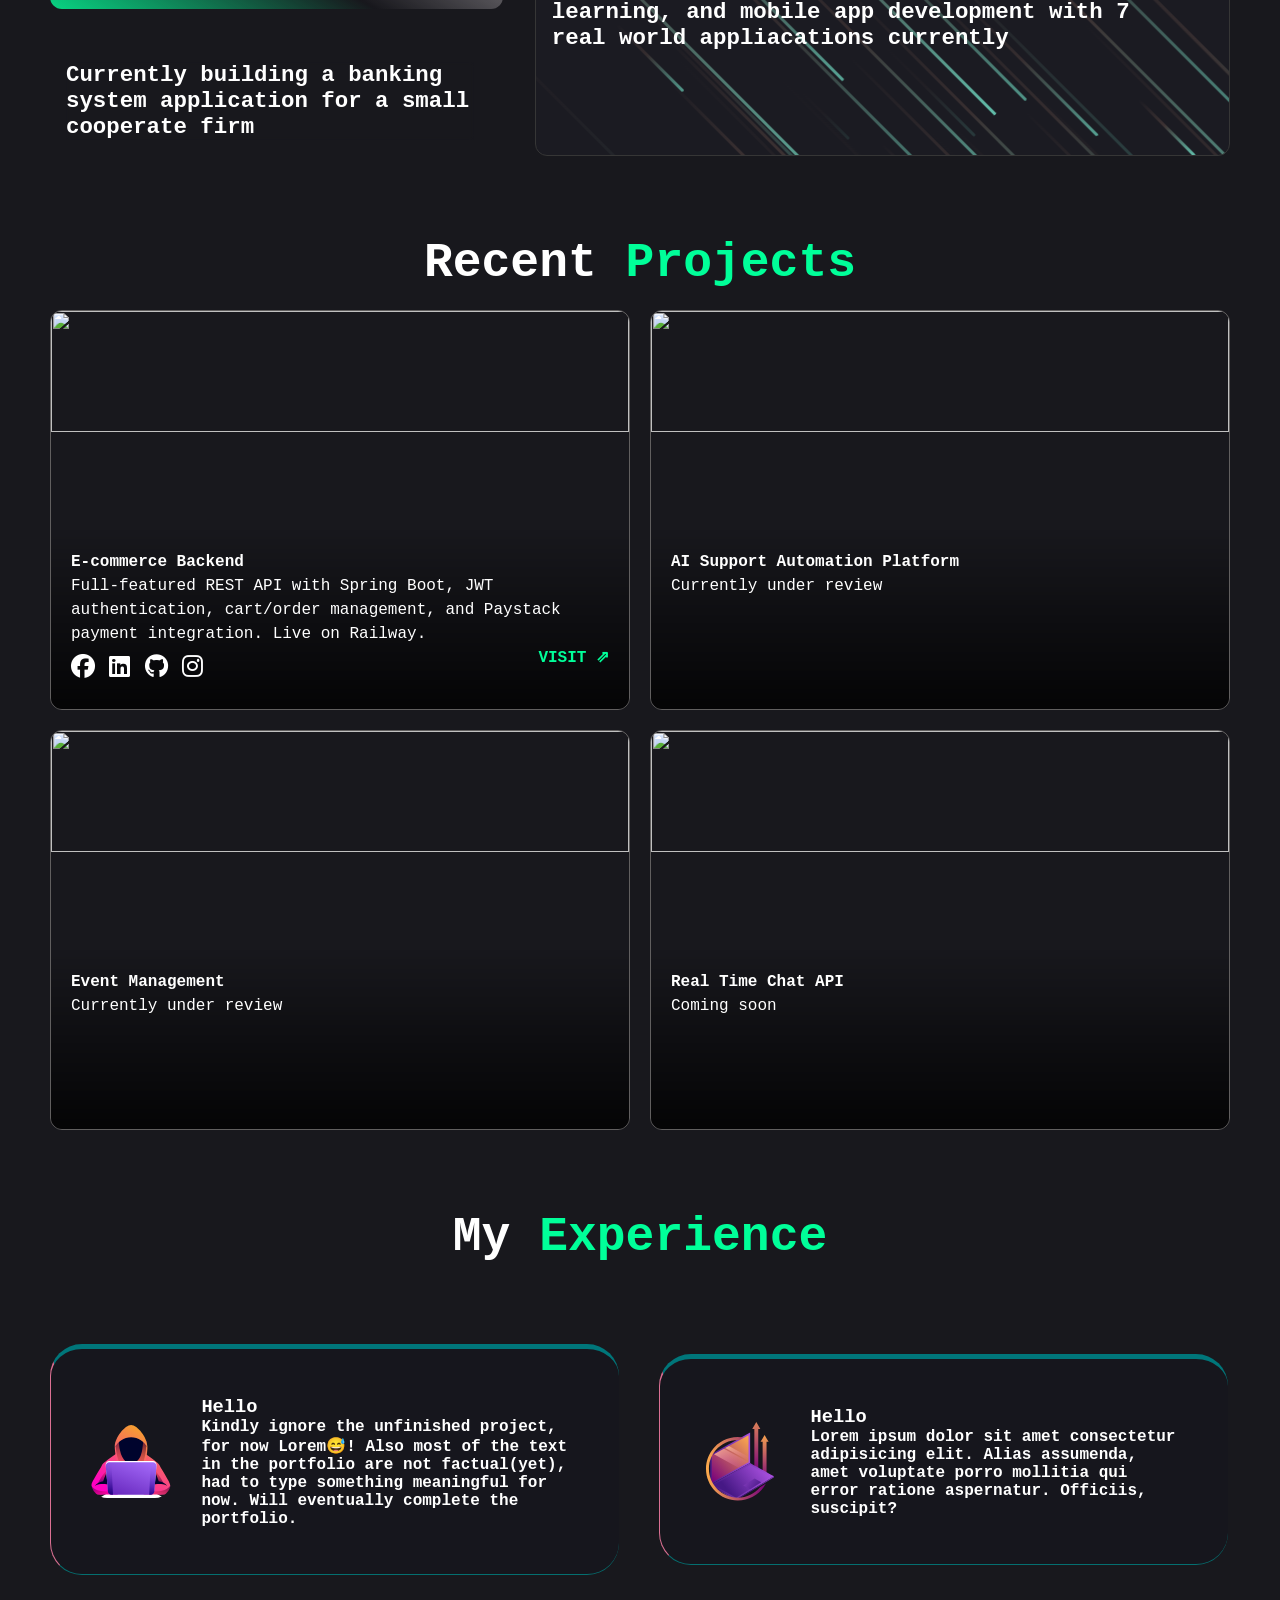
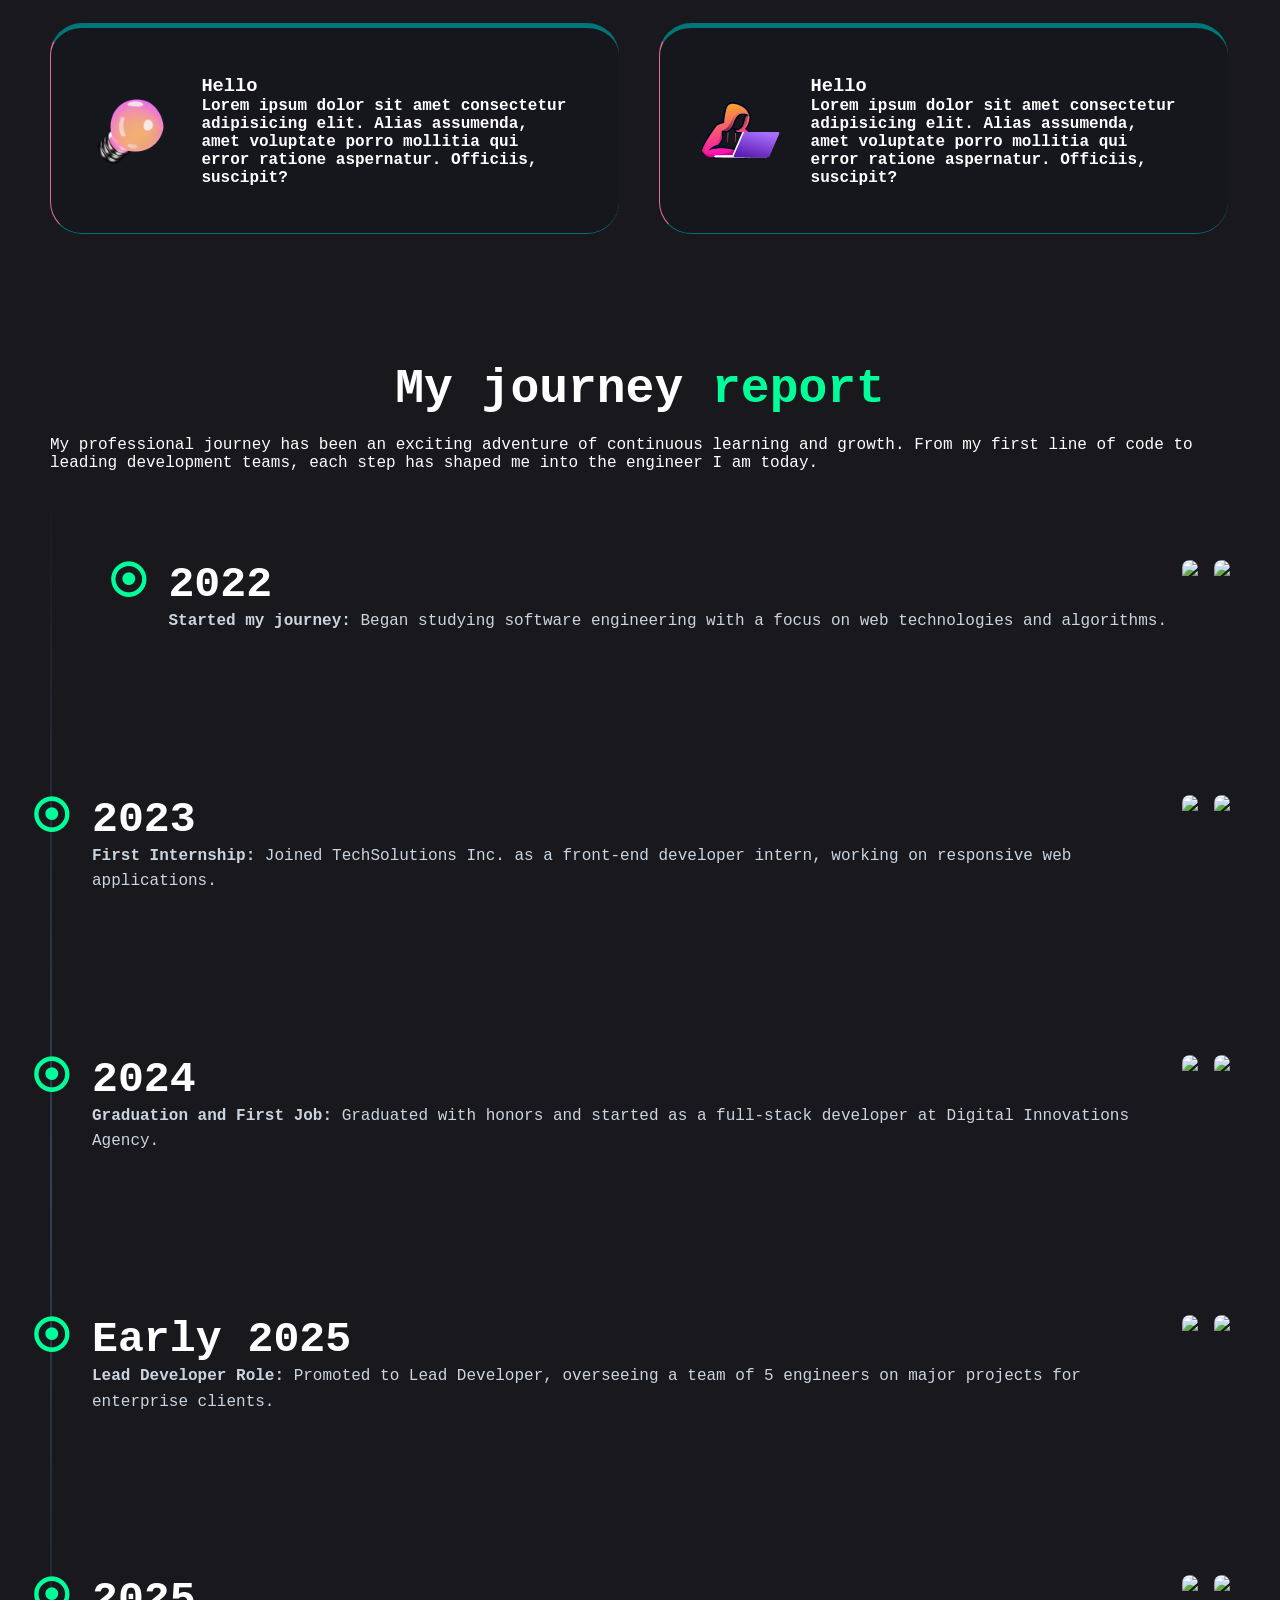
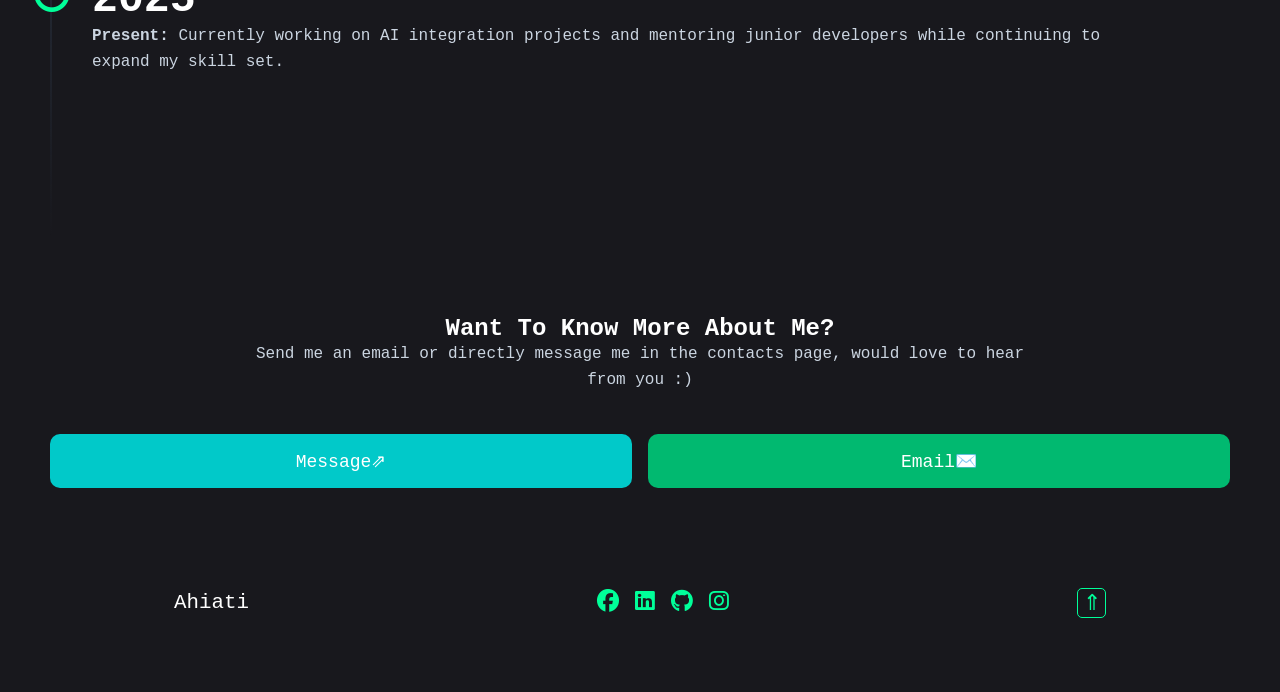
==== commit dcce42e5: "Add second project(AI Automation Platform)" ====
--- a/index.html
+++ b/index.html
@@ -171,7 +171,7 @@
             <div class="projects_box" onclick="window.open('https://e-commerce-store-production-cdc1.up.railway.app/swagger-ui.html', '_blank')">
                 <img src="https://images.unsplash.com/photo-1547658719-da2b51169166">
                 <div class="project_overlay">
-                    <h3>E-commerce Backend</h3>
+                    <h4>E-commerce Backend</h4>
                     <p>Full-featured REST API with Spring Boot, JWT authentication, cart/order management, and Paystack payment integration. Live on Railway.</p>
                     <div class="project_view">
                         <div class="project_stack">
@@ -185,7 +185,9 @@
                 </div>
             </div>
             <div class="projects_box">
-                <img src="https://images.unsplash.com/photo-1547658719-da2b51169166">
+                <a href="case-study.html">
+                    <img src="https://images.unsplash.com/photo-1547658719-da2b51169166">
+                </a>
                 <div class="project_overlay">
                     <h4>AI Support Automation Platform</h4>
                     <p>Currently under review</p>
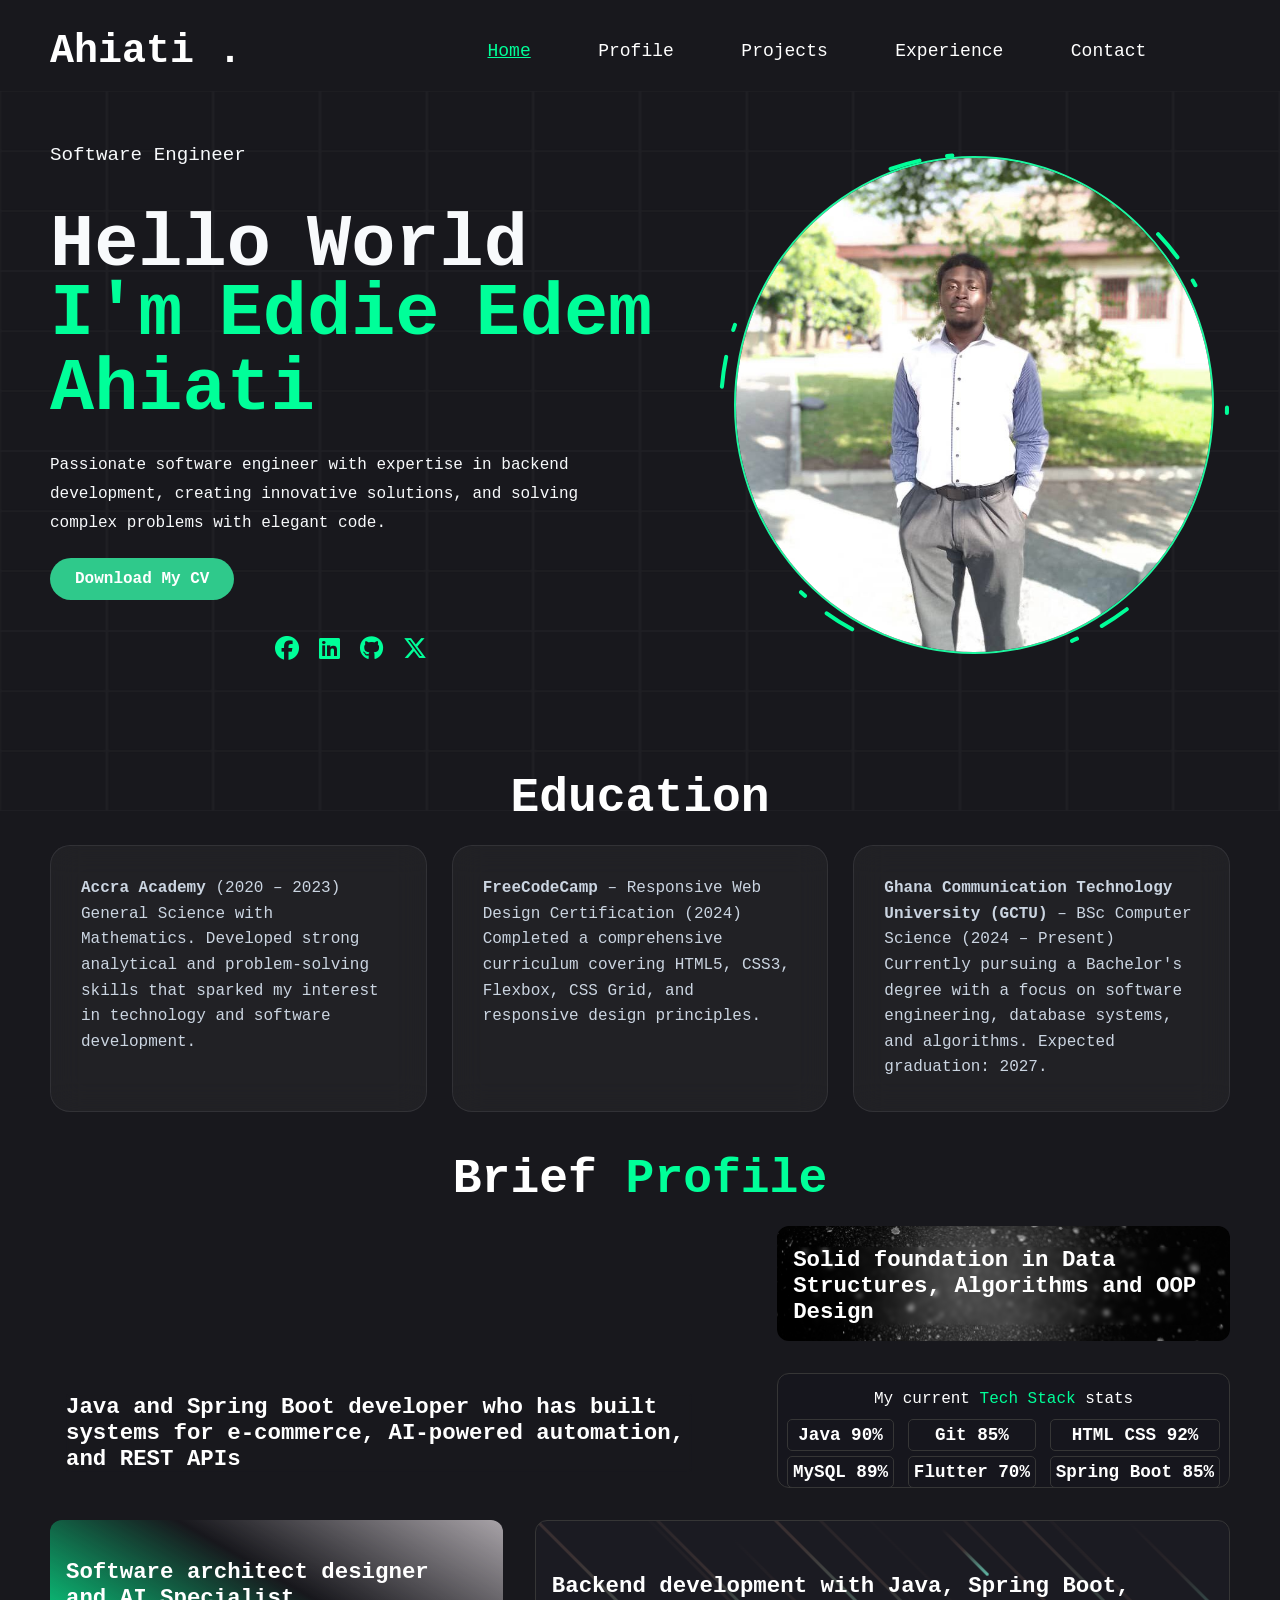
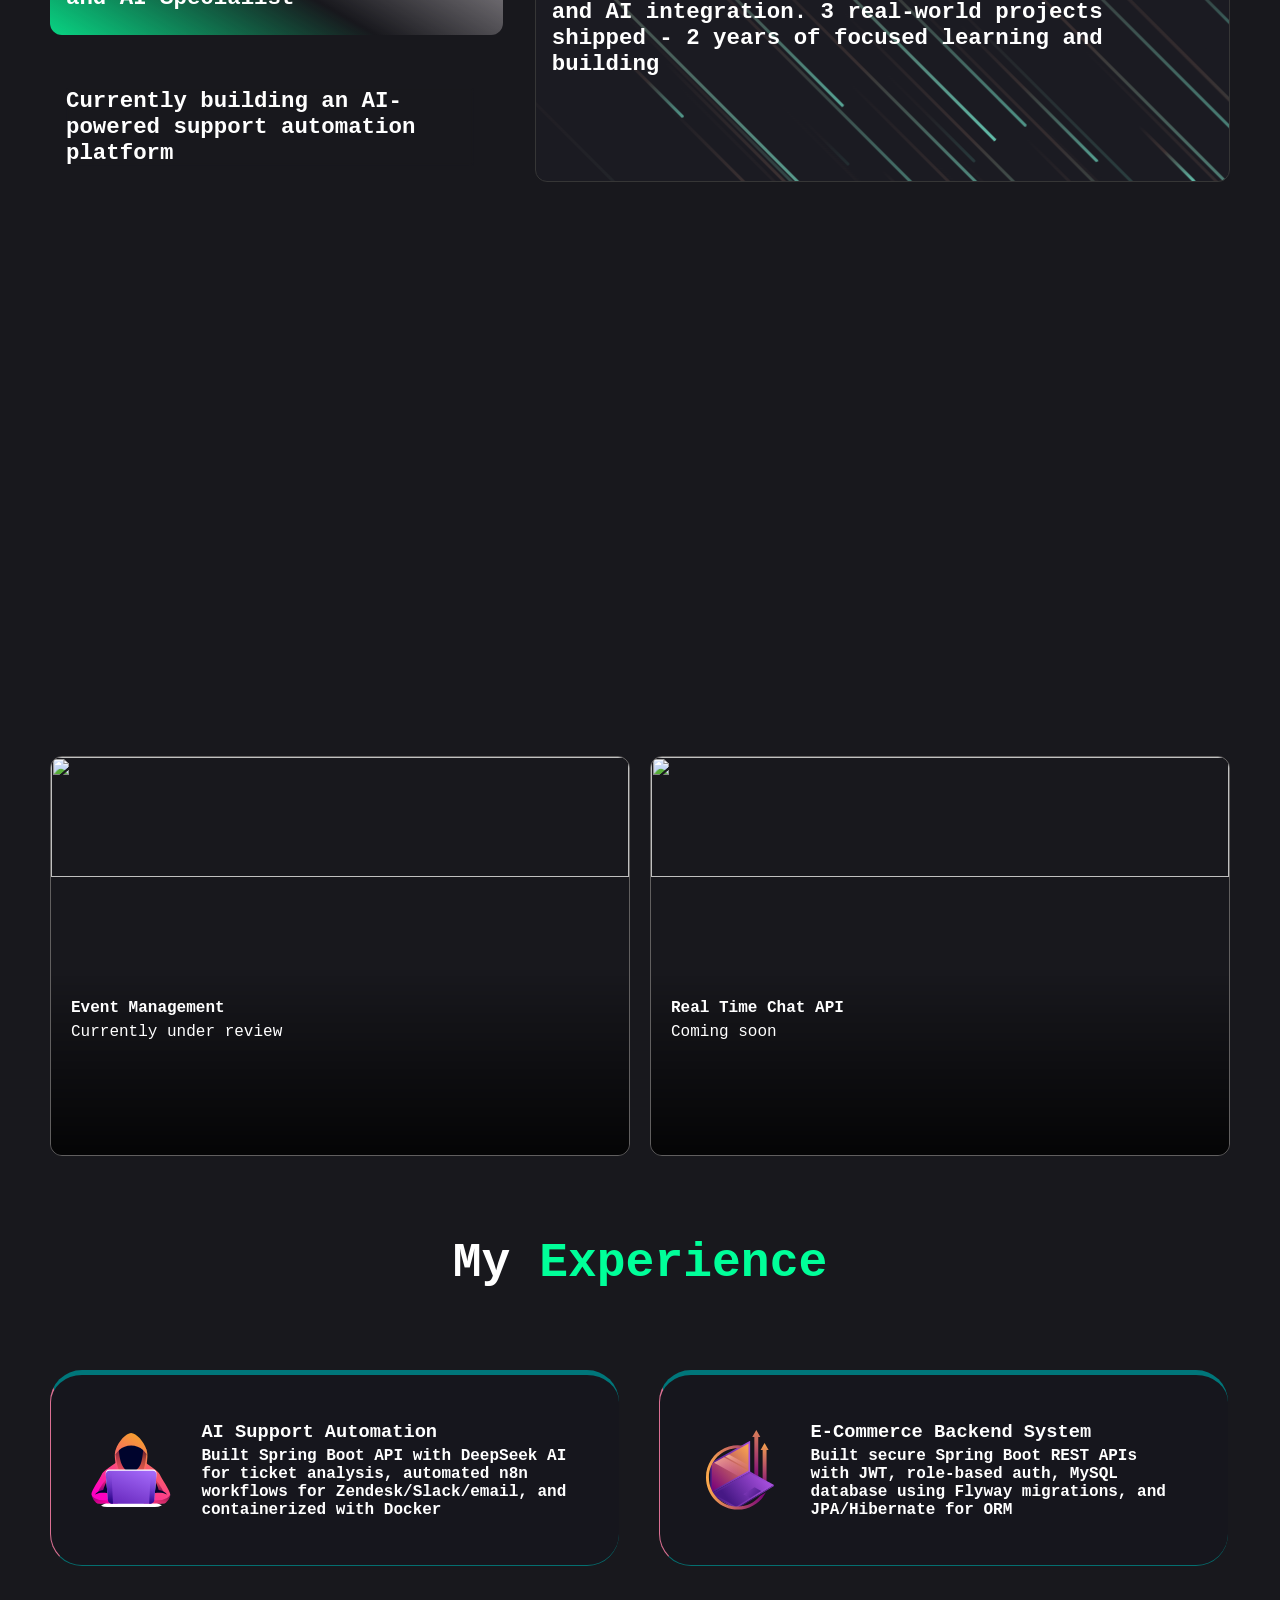
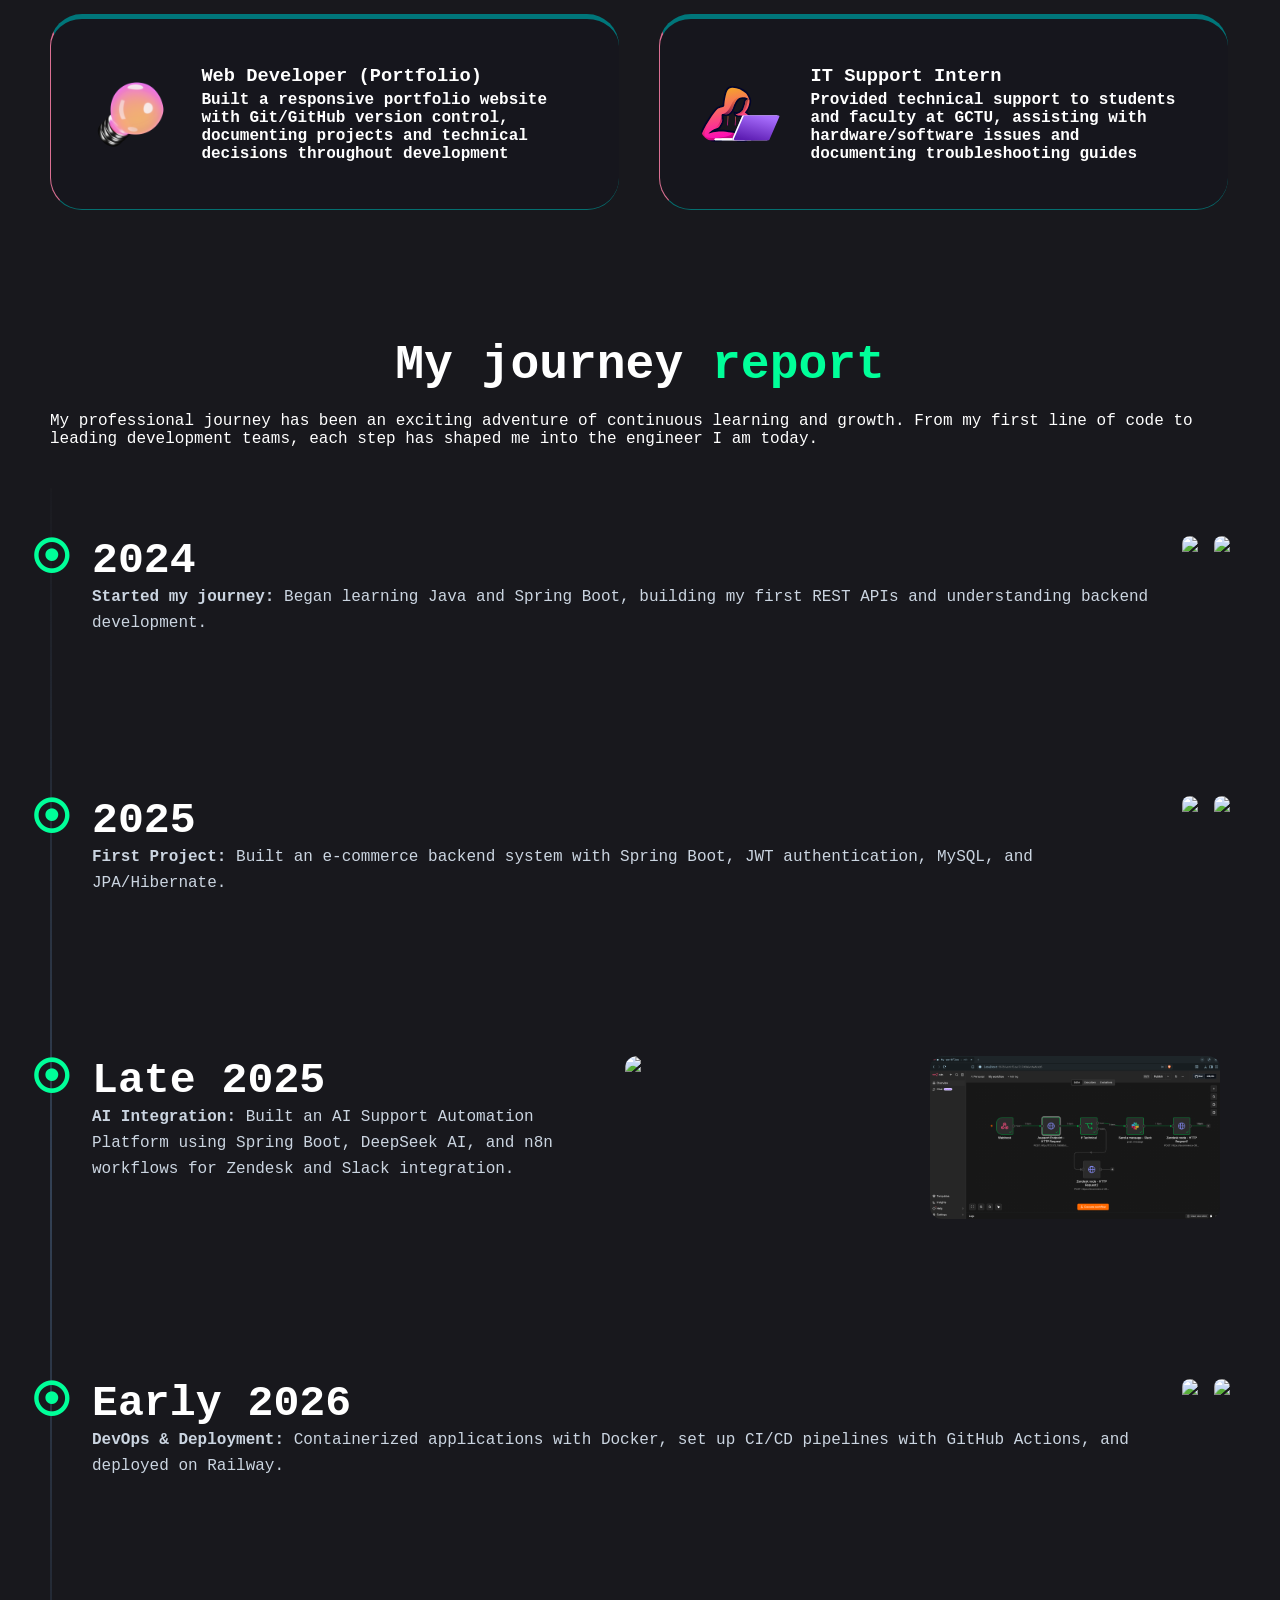
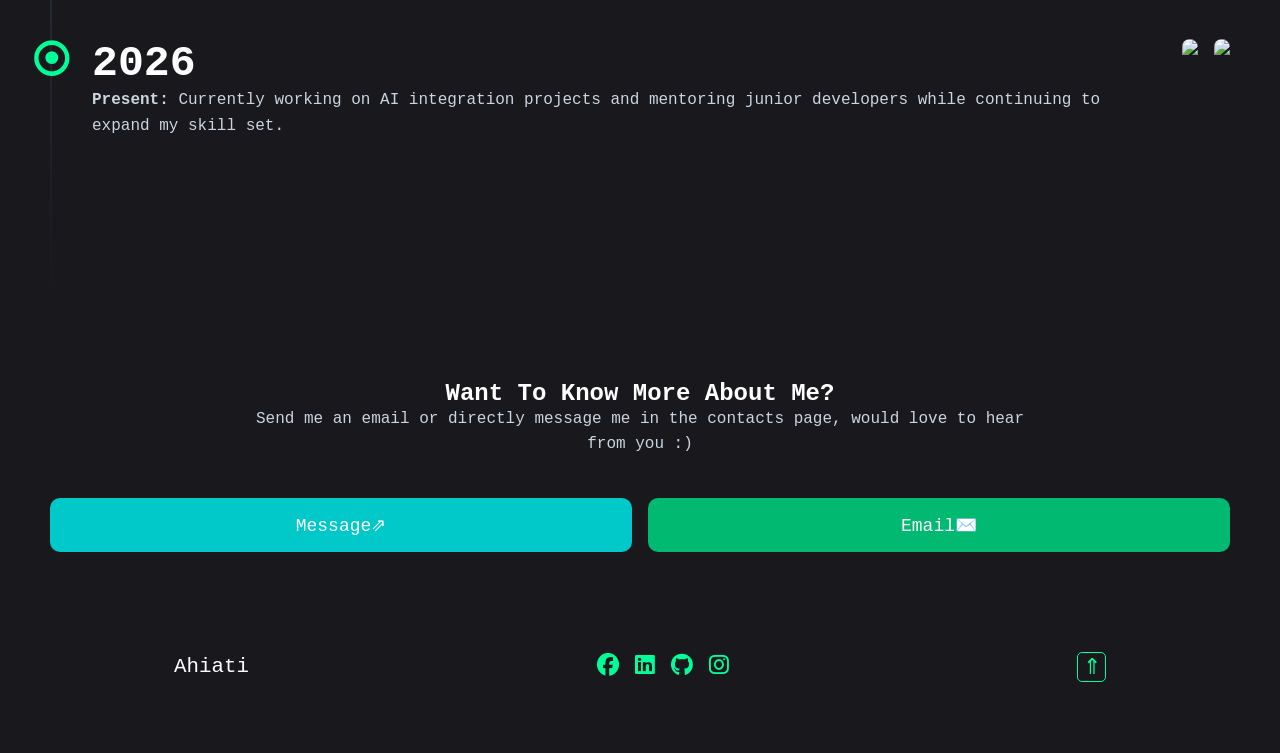
==== commit f78b611e: "Update text and images" ====
--- a/index.html
+++ b/index.html
@@ -9,7 +9,7 @@
     <link rel="stylesheet" href="https://cdnjs.cloudflare.com/ajax/libs/normalize/8.0.1/normalize.min.css"/>
     <link rel="stylesheet" href="style.css">
     <link rel="stylesheet" href="https://unpkg.com/aos@next/dist/aos.css" />
-    <link rel="stylesheet" href="https://cdnjs.cloudflare.com/ajax/libs/font-awesome/6.4.0/css/all.min.css">
+    <link rel="stylesheet" href="https://cdnjs.cloudflare.com/ajax/libs/font-awesome/6.7.2/css/all.min.css">
 </head>
 <body>
     <!-- Loading Screen -->
@@ -94,13 +94,13 @@
                 <p class="status">Software Engineer</p>
                 <h2 class="nameIntro animate__animated animate__pulse animate__repeat-3">Hello World</h2>
                 <span class="nameIntro1">I'm Eddie Edem</span> <span class="nameIntro1">Ahiati</span>
-                <p class="intro_text">Passionate software engineer with expertise in full-stack development, creating innovative solutions, and solving complex problems with elegant code.</p>
-                <a href="CV.docx" download>Download My CV</a>
+                <p class="intro_text">Passionate software engineer with expertise in backend development, creating innovative solutions, and solving complex problems with elegant code.</p>
+                <a href="CV.pdf" download>Download My CV</a>
                 <div class="socials">
                     <a href="https://facebook.com"><i class="fab fa-facebook"></i></a>
-                    <a href="https://linkedIn.com"><i class="fab fa-linkedin"></i></a>
-                    <a href="https://github.com"><i class="fab fa-github"></i></a>
-                    <a href="https://instagram.com"><i class="fab fa-instagram"></i></a>
+                    <a href="www.linkedin.com/in/edem-ahiati-90692a372"><i class="fab fa-linkedin"></i></a>
+                    <a href="https://github.com/EddieA21"><i class="fab fa-github"></i></a>
+                    <a href="https://x.com/EddieeA21"><i class="fa-brands fa-x-twitter"></i></a>
                 </div>
             </div>
             
@@ -108,29 +108,30 @@
         <h3 class="education_title" data-aos="fade-up">Education</h3>
         <div class="education">
             <div class="education_stage" data-aos="fade-up">
-                <p><strong>Master's in Computer Science</strong> - University of Technology (2020-2022)<br>
-                Specialized in Artificial Intelligence and Machine Learning. Published research on neural networks.</p>
-            </div>
+                <p><strong>Accra Academy</strong> (2020 – 2023)<br>
+                General Science with Mathematics. Developed strong analytical and problem-solving skills that sparked my interest in technology and software development.</p>
+            </div>
+
             <div class="education_stage" data-aos="fade-up">
-                <p><strong>Bachelor's in Software Engineering</strong> - Tech Institute (2016-2020)<br>
-                Graduated with honors. President of Computer Science Student Association.</p>
-            </div>
+                <p><strong>FreeCodeCamp</strong> – Responsive Web Design Certification (2024)<br>
+                Completed a comprehensive curriculum covering HTML5, CSS3, Flexbox, CSS Grid, and responsive design principles.</p>
+            </div>
+
             <div class="education_stage" data-aos="fade-up">
-                <p><strong>Web Development Bootcamp</strong> - Coding Academy (2019)<br>
-                Intensive 12-week program focusing on modern web technologies and frameworks.</p>
-            </div>
-            
-        </div>
-        <h3 class="short_profile"  id="profile">Brief <span class="solo_color">Profile</span></h3>
+                <p><strong>Ghana Communication Technology University (GCTU)</strong> – BSc Computer Science (2024 – Present)<br>
+                Currently pursuing a Bachelor's degree with a focus on software engineering, database systems, and algorithms. Expected graduation: 2027.</p>
+            </div>
+        </div>
+        <h3 class="short_profile"  id="profile" data-aos="fade-up">Brief <span class="solo_color">Profile</span></h3>
         <div class="profile_container">
             <div class="container_box box1" data-aos="fade-right">
                 <div class="glass">
-                    <h2 class="glass_text">Java and Spring boot developer who has built systems for e-commerce, real-time auctions, and stock exchanges</h2>
+                    <h2 class="glass_text">Java and Spring Boot developer who has built systems for e-commerce, AI-powered automation, and REST APIs</h2>
                 </div>
             </div>
             <div class="container_box box2" data-aos="fade-down">
                 <div class="glass">
-                    <h2 class="glass_text">Solid foundation in Data Structures and Algorithms, and Design Patterns</h2>
+                    <h2 class="glass_text">Solid foundation in Data Structures, Algorithms and OOP Design</h2>
                 </div>
             </div>
             <div class="container_box box3" data-aos="fade-up">
@@ -157,153 +158,164 @@
             </div>
             <div class="container_box box5 move">
                 <div class="glass">
-                    <h2 class="glass_text2">Currently building a banking system application for a small cooperate firm</h2>
+                    <h2 class="glass_text2">Currently building an AI-powered support automation platform</h2>
                 </div>
             </div>
             <div class="container_box box6" data-aos="fade-down-right">
                 <div class="glass">
-                    <h2 class="glass_text1 text_up">Two years of experience in front-end, machine learning, and mobile app development with 7 real world appliacations currently</h2>
-                </div>
-            </div>
-        </div>
-        <h3 class="projects" id="projects">Recent <span class="solo_color">Projects</span></h3>
+                    <h2 class="glass_text1 text_up">Backend development with Java, Spring Boot, and AI integration. 3 real-world projects shipped - 2 years of focused learning and building</h2>
+                </div>
+            </div>
+        </div>
+        <h3 class="projects" id="projects" data-aos="fade-up">Recent <span class="solo_color">Projects</span></h3>
         <div class="projects_container">
-            <div class="projects_box" onclick="window.open('https://e-commerce-store-production-cdc1.up.railway.app/swagger-ui.html', '_blank')">
-                <img src="https://images.unsplash.com/photo-1547658719-da2b51169166">
+            <div class="projects_box" data-aos="fade-up">
+                <a href="https://e-commerce-store-production-cdc1.up.railway.app/swagger-ui.html">
+                    <img src="images/ecom_pic.jpg">
+                </a>
                 <div class="project_overlay">
                     <h4>E-commerce Backend</h4>
                     <p>Full-featured REST API with Spring Boot, JWT authentication, cart/order management, and Paystack payment integration. Live on Railway.</p>
                     <div class="project_view">
                         <div class="project_stack">
-                            <i class="fab fa-facebook"></i>
-                            <i class="fab fa-linkedin"></i>
-                            <i class="fab fa-github"></i>
-                            <i class="fab fa-instagram"></i>
-                        </div>
-                        <span class="visit_link">VISIT ⇗</span>
-                    </div>
-                </div>
-            </div>
-            <div class="projects_box">
+                            <a href="www.linkedin.com/in/edem-ahiati-90692a372"><i class="fab fa-linkedin"></i></a>
+                            <a href="https://github.com/EddieA21"><i class="fab fa-github"></i></a>
+                        </div>
+                        <a href="https://e-commerce-store-production-cdc1.up.railway.app/swagger-ui.html" class="no_dec">
+                            <span class="visit_link">VISIT ⇗</span>
+                        </a>
+                    </div>
+                </div>
+            </div>
+            <div class="projects_box" data-aos="fade-up">
                 <a href="case-study.html">
-                    <img src="https://images.unsplash.com/photo-1547658719-da2b51169166">
+                    <img src="images/ai_pic.jpg">
                 </a>
                 <div class="project_overlay">
                     <h4>AI Support Automation Platform</h4>
-                    <p>Currently under review</p>
-                </div>
-            </div>
-            <div class="projects_box">
-                <img src="https://images.unsplash.com/photo-1547658719-da2b51169166">
+                    <p>End-to-end automation that uses AI to analyze support tickets, detect sentiment and priority, and orchestrate responses across Zendesk, Slack, and email.</p>
+                    <div class="project_view">
+                        <div class="project_stack">
+                            <a href="www.linkedin.com/in/edem-ahiati-90692a372"><i class="fab fa-linkedin"></i></a>
+                            <a href="https://github.com/EddieA21"><i class="fab fa-github"></i></a>
+                        </div>
+                        <a href="case-study.html" class="no_dec">
+                            <span class="visit_link">VIEW ⇗</span>
+                        </a>
+                    </div>
+                </div>
+            </div>
+            <div class="projects_box" data-aos="fade-up">
+                <img src="images/event_pic.jpg">
                 <div class="project_overlay">
                     <h4>Event Management</h4>
                     <p>Currently under review</p>
                 </div>
             </div>
-            <div class="projects_box">
-                <img src="https://images.unsplash.com/photo-1547658719-da2b51169166">
+            <div class="projects_box" data-aos="fade-up">
+                <img src="images/chat_pic.jpg">
                 <div class="project_overlay">
                     <h4>Real Time Chat API</h4>
                     <p>Coming soon</p>
                 </div>
             </div>
         </div>
-        <h3 class="experience" id="experience">My <span class="solo_color">Experience</span></h3>
+        <h3 class="experience" id="experience" data-aos="fade-down">My <span class="solo_color">Experience</span></h3>
     <div class="main_flex">
         <div class="first_box">
-            <div class="inner_flex glow-card">
+            <div class="inner_flex glow-card" data-aos="fade-down">
                 <img src="images/svgicon1.svg" class="svgicon">
                 <div class="inner_textbox">
-                    <h3>Hello</h3>
-                    <p class="inner_text">Kindly ignore the unfinished project, for now Lorem😅! Also most of the text in the portfolio are not factual(yet), had to type something meaningful for now. Will eventually complete the portfolio.</p>
-                </div>
-            </div>
-            <div class="inner_flex glow-card">
+                    <h3>AI Support Automation</h3>
+                    <p class="inner_text">Built Spring Boot API with DeepSeek AI for ticket analysis, automated n8n workflows for Zendesk/Slack/email, and containerized with Docker</p>
+                </div>
+            </div>
+            <div class="inner_flex glow-card" data-aos="fade-down">
                 <img src="images/svgicon2.svg" class="svgicon">
                 <div class="inner_textbox">
-                    <h3>Hello</h3>
-                    <p class="inner_text">Lorem ipsum dolor sit amet consectetur adipisicing elit. Alias assumenda, amet voluptate porro mollitia qui error ratione aspernatur. Officiis, suscipit?</p>
+                    <h3>E-Commerce Backend System </h3>
+                    <p class="inner_text">Built secure Spring Boot REST APIs with JWT, role-based auth, MySQL database using Flyway migrations, and JPA/Hibernate for ORM</p>
                 </div>
             </div>
         </div>
         <div class="second_box">
-            <div class="inner_flex glow-card">
+            <div class="inner_flex glow-card" data-aos="fade-down">
                 <img src="images/svgicon3.svg" class="svgicon">
                 <div class="inner_textbox">
-                    <h3>Hello</h3>
-                    <p class="inner_text">Lorem ipsum dolor sit amet consectetur adipisicing elit. Alias assumenda, amet voluptate porro mollitia qui error ratione aspernatur. Officiis, suscipit?</p>
-                </div>
-            </div>
-            <div class="inner_flex glow-card">
+                    <h3>Web Developer (Portfolio)</h3>
+                    <p class="inner_text">Built a responsive portfolio website with Git/GitHub version control, documenting projects and technical decisions throughout development</p>
+                </div>
+            </div>
+            <div class="inner_flex glow-card" data-aos="fade-down">
                 <img src="images/svgicon4.svg" class="svgicon">
                 <div class="inner_textbox">
-                    <h3>Hello</h3>
-                    <p class="inner_text">Lorem ipsum dolor sit amet consectetur adipisicing elit. Alias assumenda, amet voluptate porro mollitia qui error ratione aspernatur. Officiis, suscipit?</p>
+                    <h3>IT Support Intern</h3>
+                    <p class="inner_text">Provided technical support to students and faculty at GCTU, assisting with hardware/software issues and documenting troubleshooting guides</p>
                 </div>
             </div>
         </div>
     </div>
         
         <div id="journey-container">
-            <h3 class="report" >My journey <span class="solo_color">report</span></h3>
-            <p>My professional journey has been an exciting adventure of continuous learning and growth. From my first line of code to leading development teams, each step has shaped me into the engineer I am today.</p>
+            <h3 class="report" data-aos="fade-down">My journey <span class="solo_color">report</span></h3>
+            <p data-aos="fade-down">My professional journey has been an exciting adventure of continuous learning and growth. From my first line of code to leading development teams, each step has shaped me into the engineer I am today.</p>
             <div class="timeline_container">
                 <div class="timeline-line">
                     <div class="timeline-progress" id="timeline-progress"></div>
                 </div>
                 <div class="journey_container">
-                    <div class="journey_box">
+                    <div class="journey_box" data-aos="fade-down">
                         <div class="journeyImage_flex">
-                            <img src="https://images.unsplash.com/photo-1551650975-87deedd944c3?ixlib=rb-4.0.3&ixid=M3wxMjA3fDB8MHxwaG90by1wYWdlfHx8fGVufDB8fHx8fA%3D%3D&auto=format&fit=crop&w=1000&q=80" class="journey_images">
-                            <img src="https://images.unsplash.com/photo-1551650975-87deedd944c3?ixlib=rb-4.0.3&ixid=M3wxMjA3fDB8MHxwaG90by1wYWdlfHx8fGVufDB8fHx8fA%3D%3D&auto=format&fit=crop&w=1000&q=80" class="journey_images">
-                        </div>
-                        <div class="bullet_position">
-                            <h2 class="bullet">⦿</h2>
-                            <h3 class="date">2022</h3>
-                            <p class="journey_text"><strong>Started my journey:</strong> Began studying software engineering with a focus on web technologies and algorithms.</p>
-                        </div>
-                    </div>
-                    <div class="journey_box">
+                            <img src="images/start_pic2.webp" class="journey_images">
+                            <img src="https://images.unsplash.com/photo-1547658719-da2b51169166?ixlib=rb-4.0.3&ixid=M3wxMjA3fDB8MHxwaG90by1wYWdlfHx8fGVufDB8fHx8fA%3D%3D&auto=format&fit=crop&w=1000&q=80" class="journey_images">
+                        </div>
+                        <div class="bullet_position">
+                            <h2 class="bullet">⦿</h2>
+                            <h3 class="date">2024</h3>
+                            <p class="journey_text"><strong>Started my journey:</strong> Began learning Java and Spring Boot, building my first REST APIs and understanding backend development.</p>
+                        </div>
+                    </div>
+                    <div class="journey_box" data-aos="fade-down">
                         <div class="journeyImage_flex">
+                            <img src="images/first_pro1.png" class="journey_images">
                             <img src="https://images.unsplash.com/photo-1581092580497-e0d23cbdf1dc?ixlib=rb-4.0.3&ixid=M3wxMjA3fDB8MHxwaG90by1wYWdlfHx8fGVufDB8fHx8fA%3D%3D&auto=format&fit=crop&w=1000&q=80" class="journey_images">
-                            <img src="https://images.unsplash.com/photo-1581092580497-e0d23cbdf1dc?ixlib=rb-4.0.3&ixid=M3wxMjA3fDB8MHxwaG90by1wYWdlfHx8fGVufDB8fHx8fA%3D%3D&auto=format&fit=crop&w=1000&q=80" class="journey_images">
-                        </div>
-                        <div class="bullet_position">
-                            <h2 class="bullet">⦿</h2>
-                            <h3 class="date">2023</h3>
-                            <p class="journey_text"><strong>First Internship:</strong> Joined TechSolutions Inc. as a front-end developer intern, working on responsive web applications.</p>
+                        </div>
+                        <div class="bullet_position">
+                            <h2 class="bullet">⦿</h2>
+                            <h3 class="date">2025</h3>
+                            <p class="journey_text"><strong>First Project:</strong> Built an e-commerce backend system with Spring Boot, JWT authentication, MySQL, and JPA/Hibernate.</p>
                         </div>    
                     </div>
-                    <div class="journey_box">
+                    <div class="journey_box" data-aos="fade-down">
                         <div class="journeyImage_flex">
-                            <img src="https://images.unsplash.com/photo-1581092921461-eab62e97a780?ixlib=rb-4.0.3&ixid=M3wxMjA3fDB8MHxwaG90by1wYWdlfHx8fGVufDB8fHx8fA%3D%3D&auto=format&fit=crop&w=1000&q=80" class="journey_images">
-                            <img src="https://images.unsplash.com/photo-1581092921461-eab62e97a780?ixlib=rb-4.0.3&ixid=M3wxMjA3fDB8MHxwaG90by1wYWdlfHx8fGVufDB8fHx8fA%3D%3D&auto=format&fit=crop&w=1000&q=80" class="journey_images">
-                        </div>
-                        <div class="bullet_position">
-                            <h2 class="bullet">⦿</h2>
-                            <h3 class="date">2024</h3>
-                            <p class="journey_text"><strong>Graduation and First Job:</strong> Graduated with honors and started as a full-stack developer at Digital Innovations Agency.</p>
-                        </div>
-                    </div>
-                    <div class="journey_box">
+                            <img src="images/ai_int.jpg" class="journey_images">
+                            <img src="images/n8n-workflow.png" class="journey_images">
+                        </div>
+                        <div class="bullet_position">
+                            <h2 class="bullet">⦿</h2>
+                            <h3 class="date">Late 2025</h3>
+                            <p class="journey_text"><strong>AI Integration:</strong> Built an AI Support Automation Platform using Spring Boot, DeepSeek AI, and n8n workflows for Zendesk and Slack integration.</p>
+                        </div>
+                    </div>
+                    <div class="journey_box" data-aos="fade-down">
                          <div class="journeyImage_flex">
-                            <img src="https://images.unsplash.com/photo-1547658719-da2b51169166?ixlib=rb-4.0.3&ixid=M3wxMjA3fDB8MHxwaG90by1wYWdlfHx8fGVufDB8fHx8fA%3D%3D&auto=format&fit=crop&w=1000&q=80" class="journey_images">
-                            <img src="https://images.unsplash.com/photo-1547658719-da2b51169166?ixlib=rb-4.0.3&ixid=M3wxMjA3fDB8MHxwaG90by1wYWdlfHx8fGVufDB8fHx8fA%3D%3D&auto=format&fit=crop&w=1000&q=80" class="journey_images">
-                        </div>
-                        <div class="bullet_position">
-                            <h2 class="bullet">⦿</h2>
-                            <h3 class="date">Early 2025</h3>
-                            <p class="journey_text"><strong>Lead Developer Role:</strong> Promoted to Lead Developer, overseeing a team of 5 engineers on major projects for enterprise clients.</p>
-                        </div>
-                    </div>
-                    <div class="journey_box">
+                            <img src="images/railway.png" class="journey_images">
+                            <img src="images/docker_pic.jpg" class="journey_images">
+                        </div>
+                        <div class="bullet_position">
+                            <h2 class="bullet">⦿</h2>
+                            <h3 class="date">Early 2026</h3>
+                            <p class="journey_text"><strong>DevOps & Deployment:</strong> Containerized applications with Docker, set up CI/CD pipelines with GitHub Actions, and deployed on Railway.</p>
+                        </div>
+                    </div>
+                    <div class="journey_box" data-aos="fade-down">
                         <div class="journeyImage_flex">
-                            <img src="https://images.unsplash.com/photo-1611162617213-7d7a39e9b1d7?ixlib=rb-4.0.3&ixid=M3wxMjA3fDB8MHxwaG90by1wYWdlfHx8fGVufDB8fHx8fA%3D%3D&auto=format&fit=crop&w=1000&q=80" class="journey_images">
-                            <img src="https://images.unsplash.com/photo-1611162617213-7d7a39e9b1d7?ixlib=rb-4.0.3&ixid=M3wxMjA3fDB8MHxwaG90by1wYWdlfHx8fGVufDB8fHx8fA%3D%3D&auto=format&fit=crop&w=1000&q=80" class="journey_images">
-                        </div>
-                        <div class="bullet_position">
-                            <h2 class="bullet">⦿</h2>
-                            <h3 class="date">2025</h3>
+                            <img src="images/mentor.webp" class="journey_images">
+                            <img src="images/current_ai.webp" class="journey_images">
+                        </div>
+                        <div class="bullet_position">
+                            <h2 class="bullet">⦿</h2>
+                            <h3 class="date">2026</h3>
                             <p class="journey_text"><strong>Present:</strong> Currently working on AI integration projects and mentoring junior developers while continuing to expand my skill set.</p>
                         </div>
                     </div>
--- a/style.css
+++ b/style.css
@@ -548,20 +548,26 @@
     text-align: left;
 }
 
+.no_dec {
+    text-decoration: none;
+}
 
 .projects_box {
     position: relative;
     height: 25rem;
     border: 1px solid rgb(97, 95, 95);
-    cursor: pointer;
-    transition: transform 0.5s ease, box-shadow 0.3s ease;
     border-radius: 12px;
     overflow: hidden;
 }
 
-.projects_box:hover {
-    transform: perspective(800px) rotateX(5deg) rotateY(5deg) scale(1.02);
-    box-shadow: 0 20px 40px rgba(0,0,0,0.3);
+.projects_box img {
+    width: 100%;
+    transition: width 0.3s ease-in-out;
+    cursor: pointer;
+}
+
+.projects_box img:hover {
+    width: 105%;
 }
 
 .project_stack {
@@ -570,6 +576,10 @@
     font-size:x-large;
     width: 50%;
     display: inline;
+}
+
+.project_stack a {
+    color: #ffffff;
 }
 
 .project_view{
@@ -823,6 +833,10 @@
     font-weight: 600;
 }
 
+.inner_text {
+    padding-top: .2rem;
+}
+
 .svgicon{
     width: 5rem;
     border-radius: 1rem;
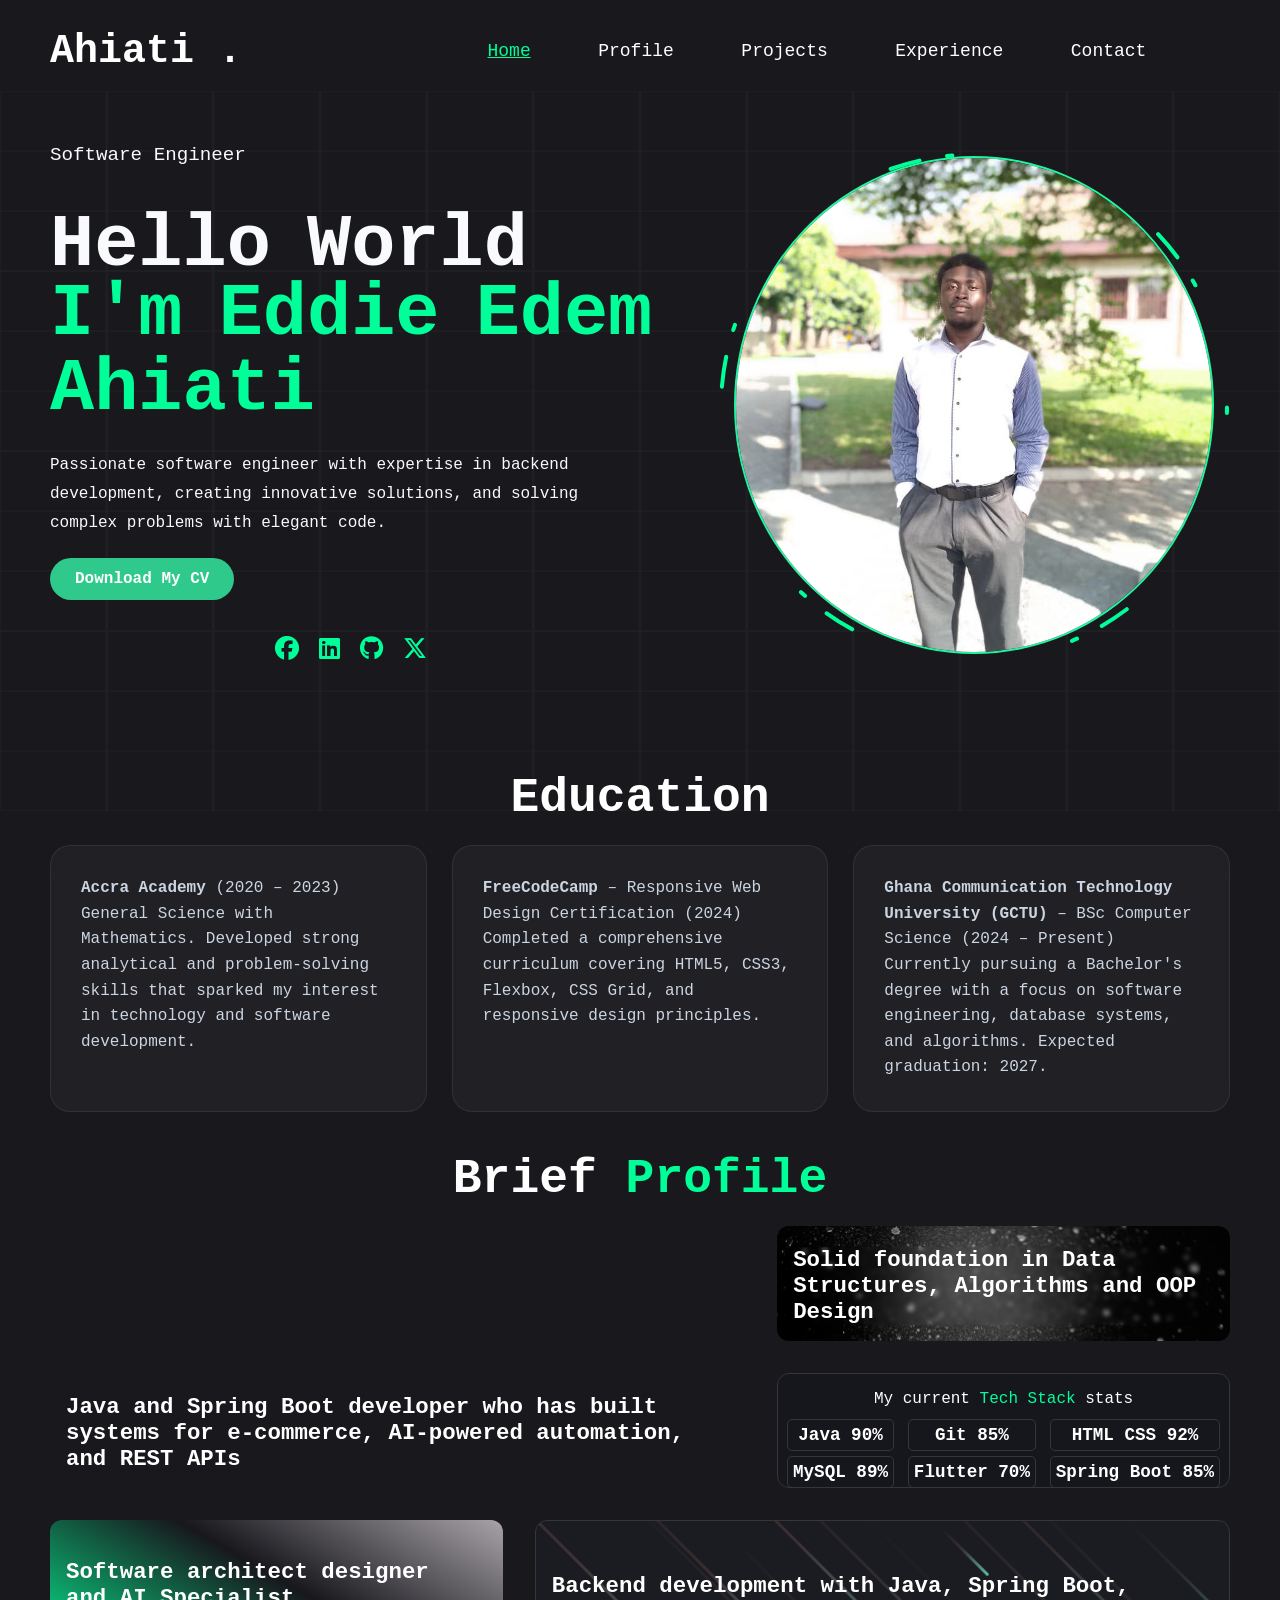
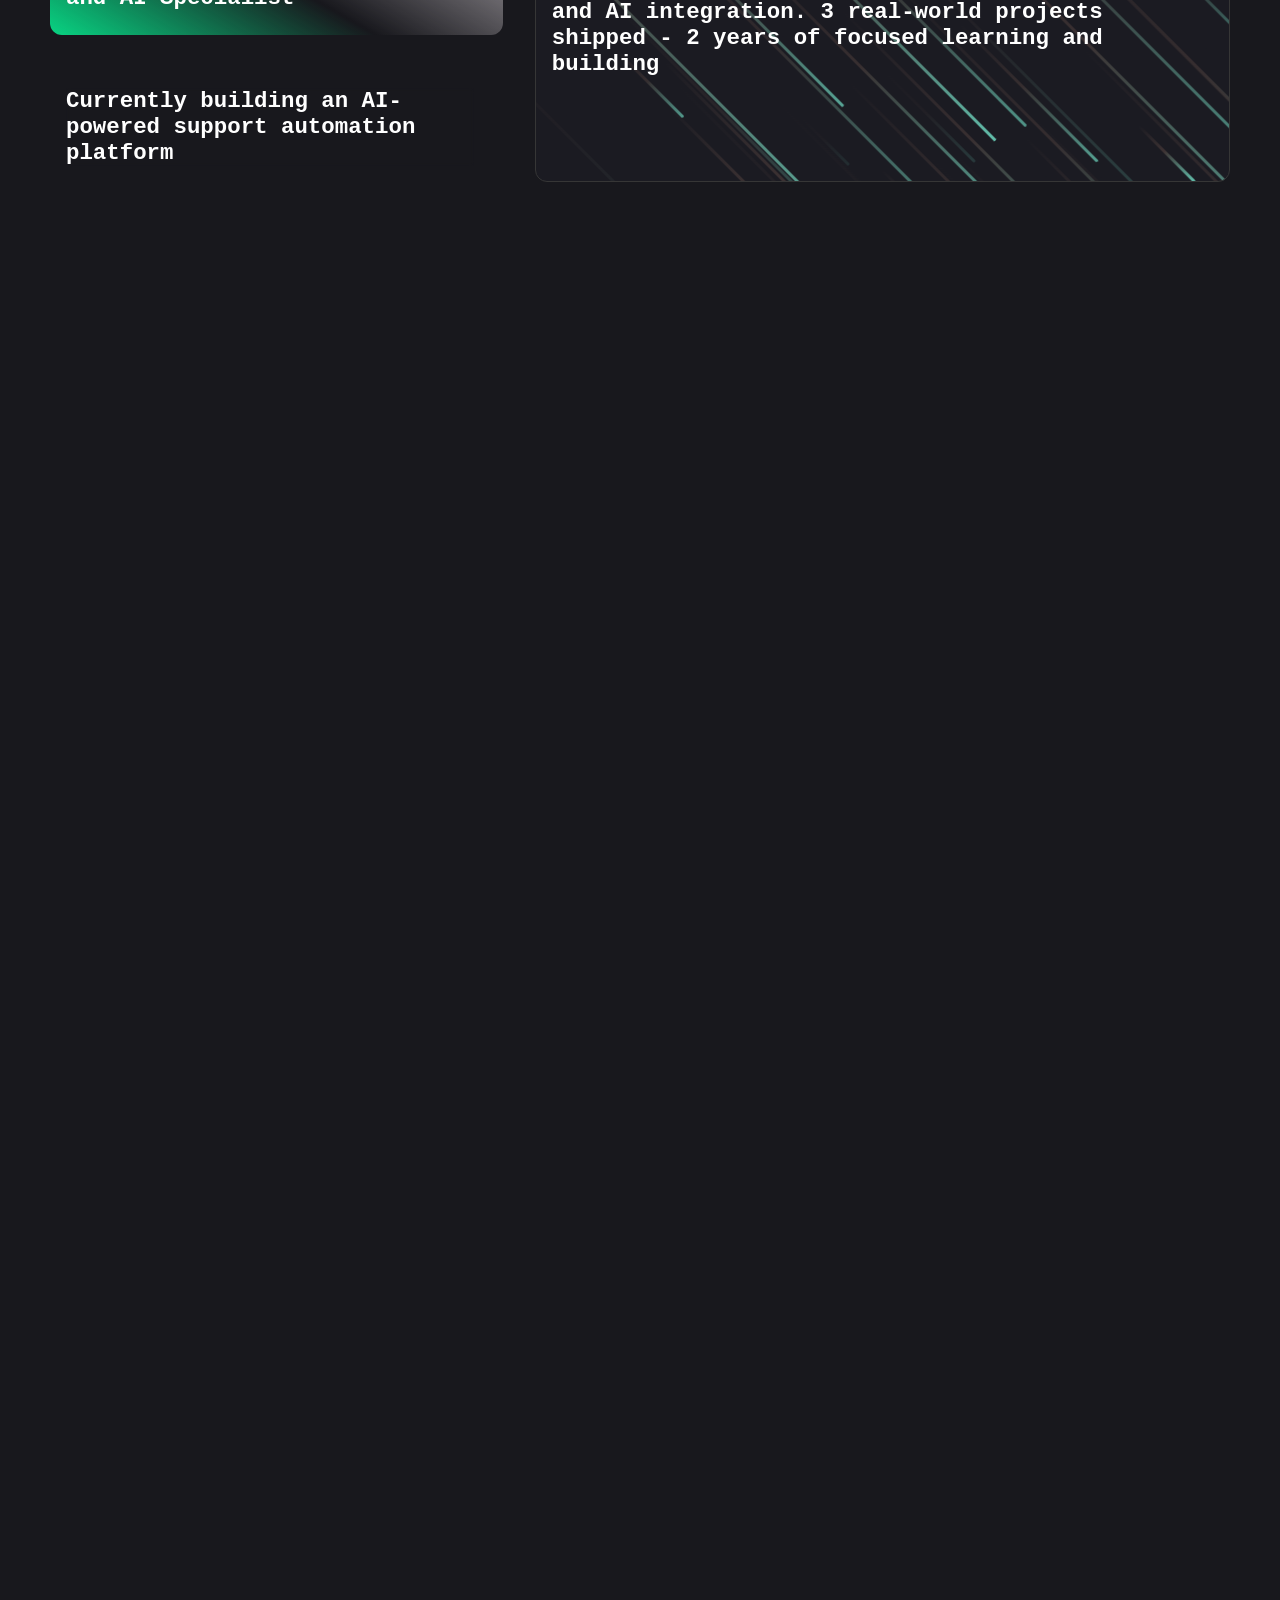
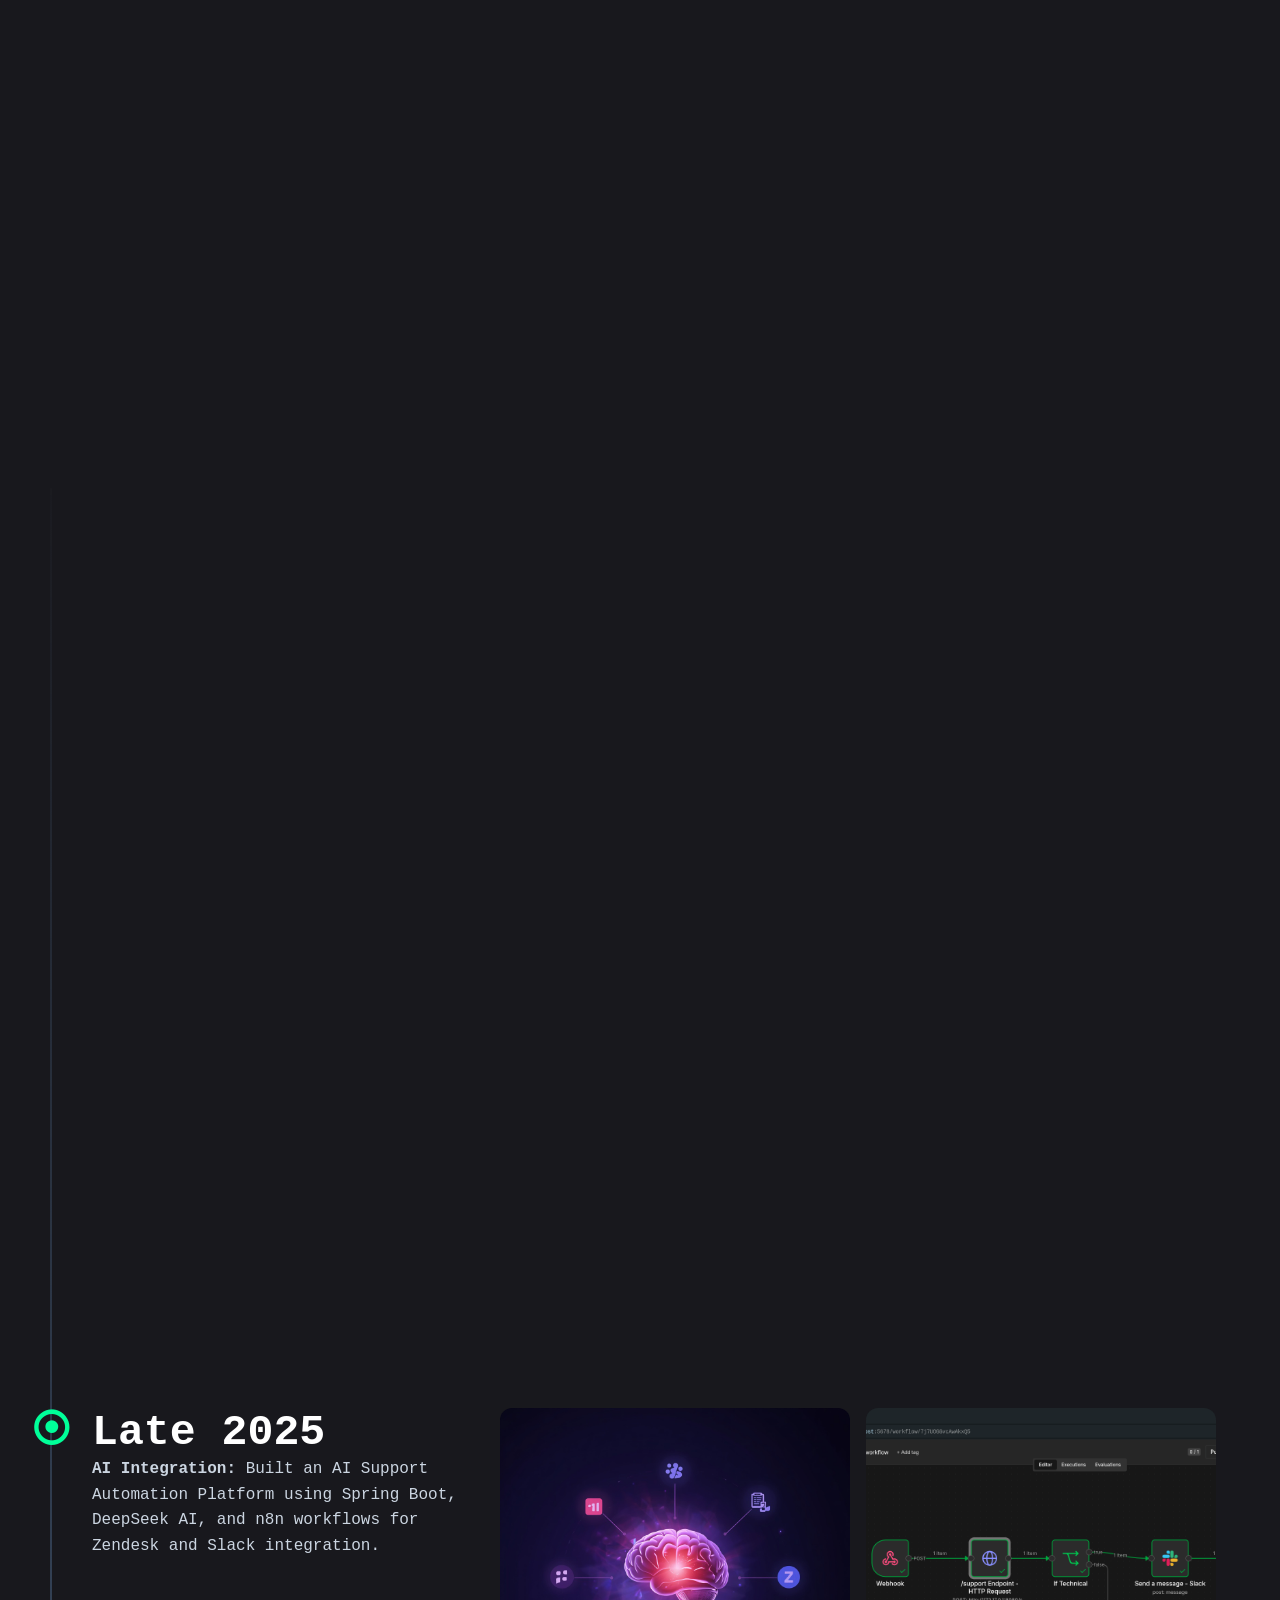
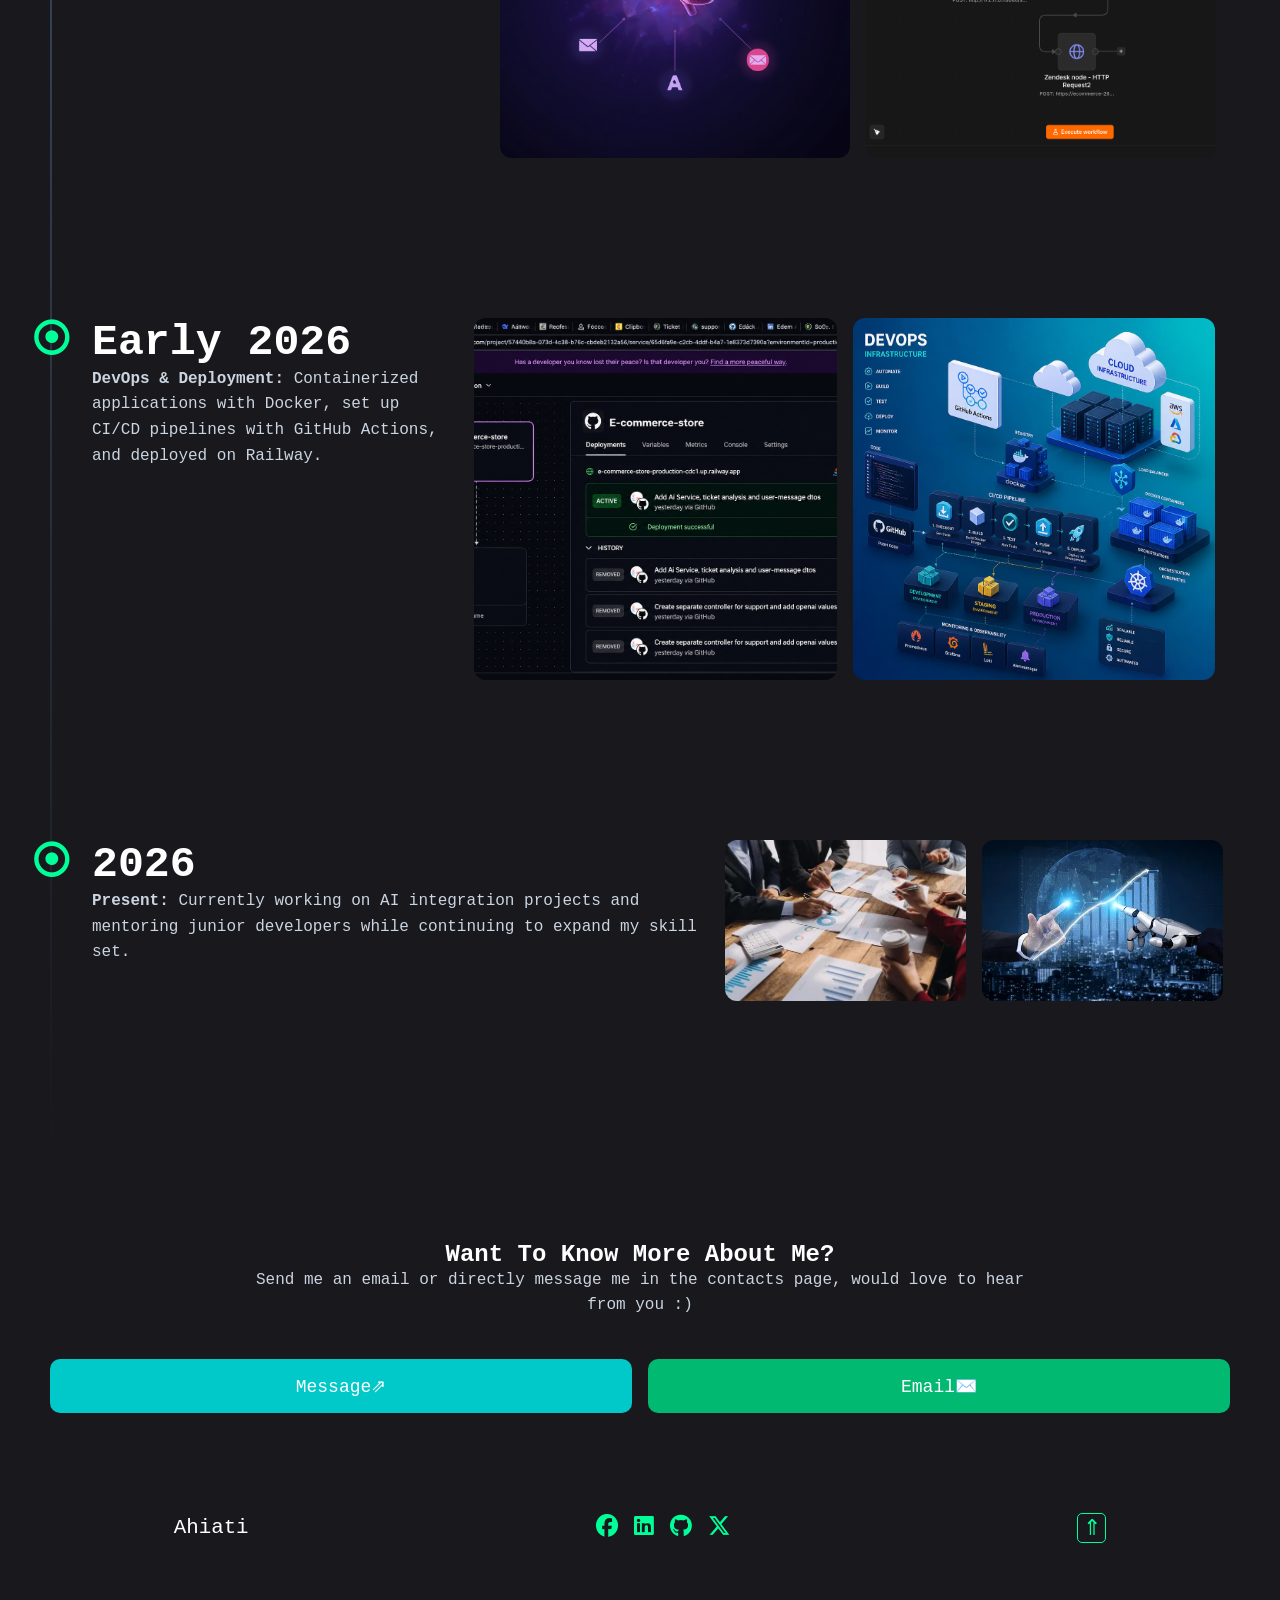
==== commit 84889a73: "Add correct linkedin link" ====
--- a/index.html
+++ b/index.html
@@ -178,7 +178,7 @@
                     <p>Full-featured REST API with Spring Boot, JWT authentication, cart/order management, and Paystack payment integration. Live on Railway.</p>
                     <div class="project_view">
                         <div class="project_stack">
-                            <a href="www.linkedin.com/in/edem-ahiati-90692a372"><i class="fab fa-linkedin"></i></a>
+                            <a href="https://linkedin.com/in/edem-ahiati-90692a372"><i class="fab fa-linkedin"></i></a>
                             <a href="https://github.com/EddieA21"><i class="fab fa-github"></i></a>
                         </div>
                         <a href="https://e-commerce-store-production-cdc1.up.railway.app/swagger-ui.html" class="no_dec">
@@ -196,7 +196,7 @@
                     <p>End-to-end automation that uses AI to analyze support tickets, detect sentiment and priority, and orchestrate responses across Zendesk, Slack, and email.</p>
                     <div class="project_view">
                         <div class="project_stack">
-                            <a href="www.linkedin.com/in/edem-ahiati-90692a372"><i class="fab fa-linkedin"></i></a>
+                            <a href="https://linkedin.com/in/edem-ahiati-90692a372"><i class="fab fa-linkedin"></i></a>
                             <a href="https://github.com/EddieA21"><i class="fab fa-github"></i></a>
                         </div>
                         <a href="case-study.html" class="no_dec">
@@ -340,9 +340,9 @@
             <p>Ahiati</p>
             <div class="socials_footer">
                 <a href="https://facebook.com"><i class="fab fa-facebook"></i></a>
-                <a href="https://linkedIn.com"><i class="fab fa-linkedin"></i></a>
-                <a href="https://github.com"><i class="fab fa-github"></i></a>
-                <a href="https://instagram.com"><i class="fab fa-instagram"></i></a>
+                <a href="https://linkedin.com/in/edem-ahiati-90692a372"><i class="fab fa-linkedin"></i></a>
+                <a href="https://github.com/EddieA21"><i class="fab fa-github"></i></a>
+                <a href="https://x.com/EddieeA21"><i class="fa-brands fa-x-twitter"></i></a>
                 
             </div>
             <a href="#" class="move_up">⇑</a>
